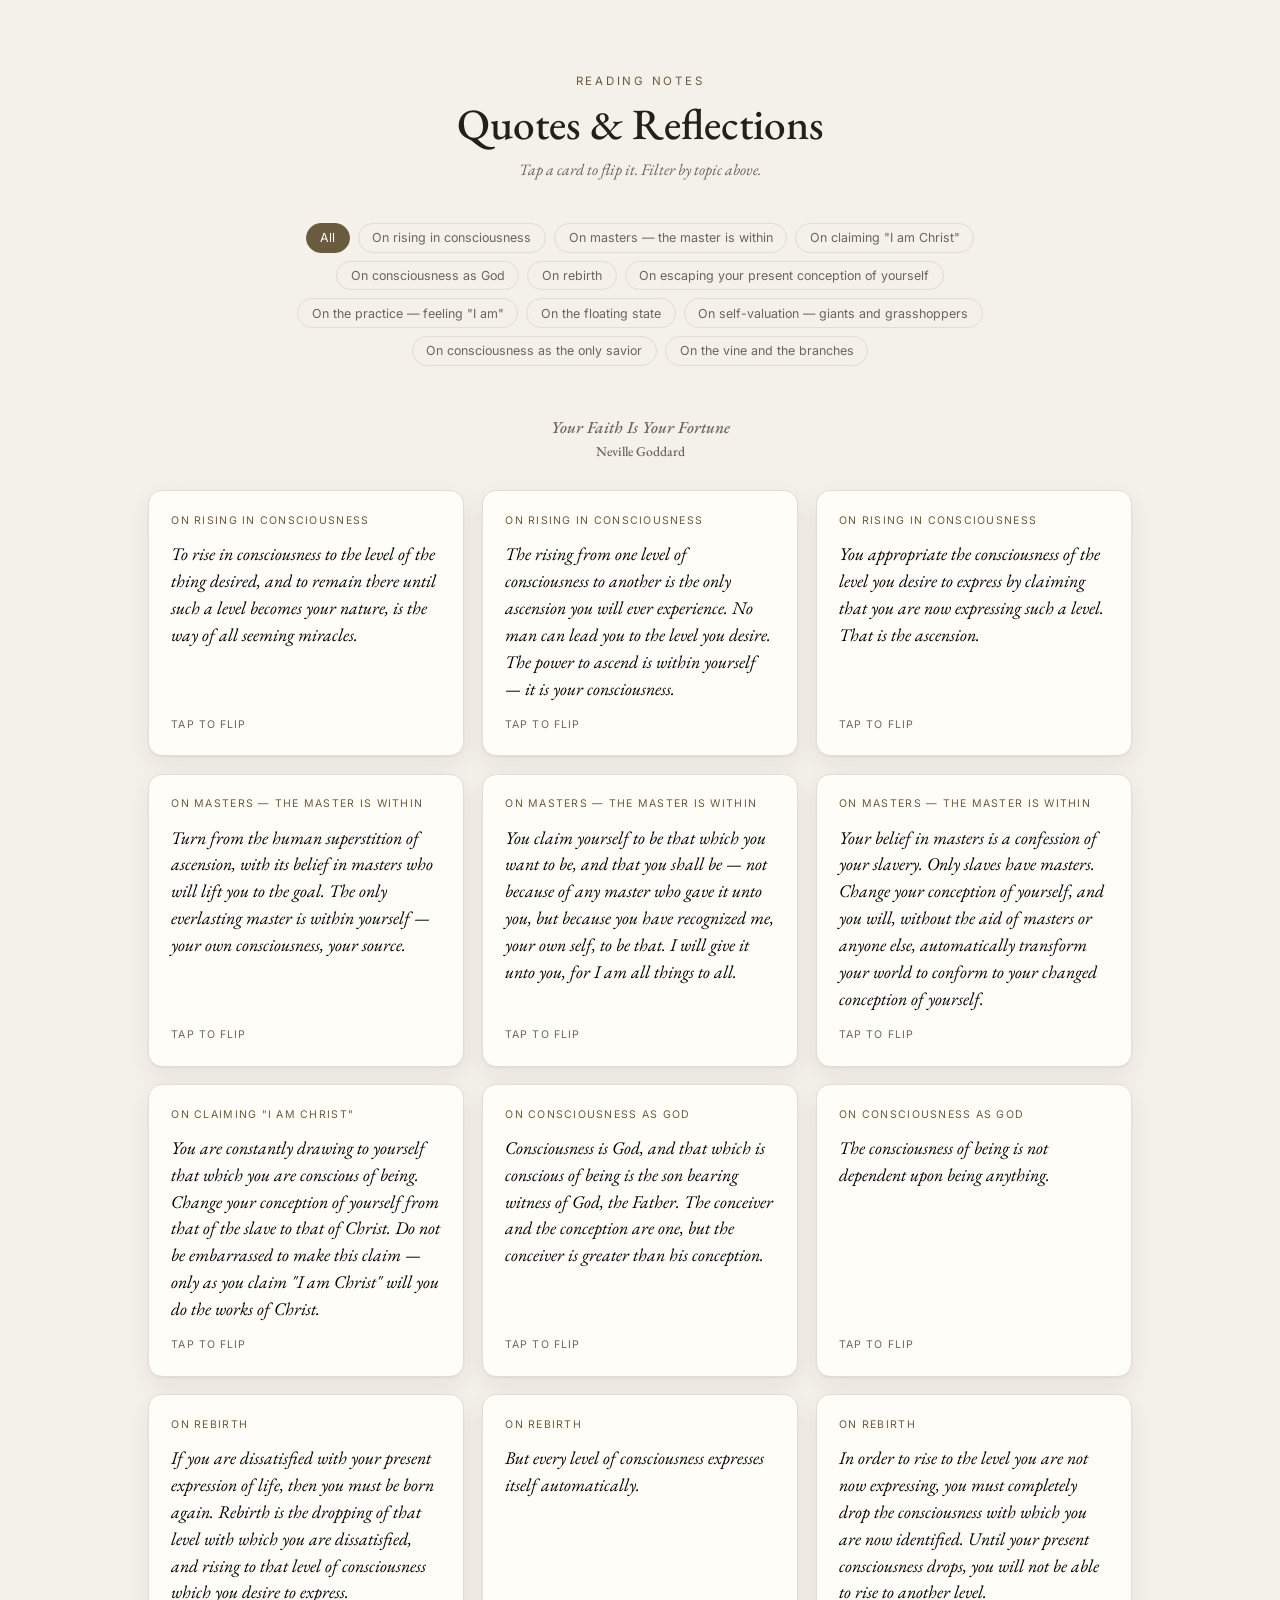
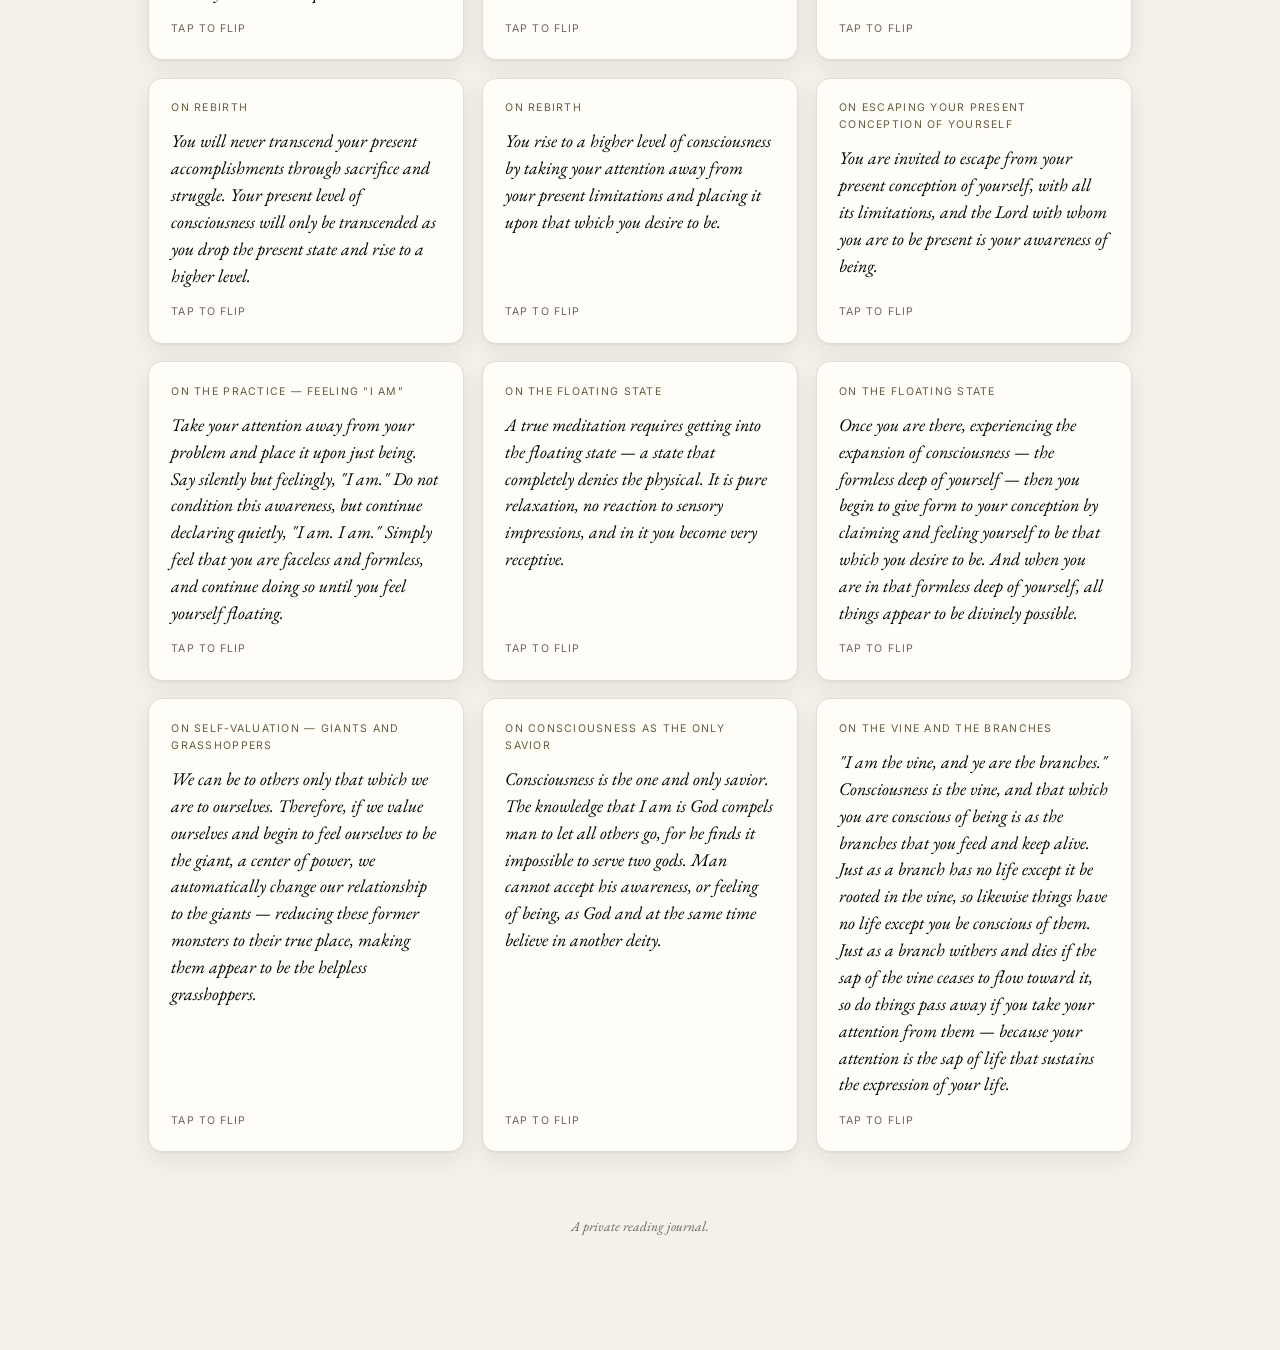
==== reading-notes/index.html @ f6eebd46 "Add quote on rising by shifting attention to the desired state" ====
<!doctype html>
<html lang="en">
  <head>
    <meta charset="utf-8" />
    <meta name="viewport" content="width=device-width, initial-scale=1" />
    <title>Reading Notes</title>
    <meta name="description" content="Quotes and reflections from my reading, as flippable cards by topic." />
    <link rel="preconnect" href="https://fonts.googleapis.com" />
    <link rel="preconnect" href="https://fonts.gstatic.com" crossorigin />
    <link rel="stylesheet" href="https://fonts.googleapis.com/css2?family=EB+Garamond:ital,wght@0,400;0,500;1,400&family=Inter:wght@400;500;600&display=swap" />
    <style>
      :root {
        --paper: #f4f1ea;
        --card: #fffdf8;
        --card-back: #2c2722;
        --ink: #23201b;
        --soft: #6b655c;
        --accent: #6a5b3e;
        --rule: #e2ddd1;
      }
      * { box-sizing: border-box; }
      html { background: var(--paper); }
      body {
        margin: 0;
        color: var(--ink);
        font-family: "EB Garamond", Georgia, serif;
        line-height: 1.6;
      }
      .wrap { max-width: 64rem; margin: 0 auto; padding: 4.5rem 1.25rem 7rem; }

      header.masthead { text-align: center; margin-bottom: 2.5rem; }
      .kicker {
        font-family: "Inter", sans-serif;
        font-size: 0.72rem; letter-spacing: 0.24em; text-transform: uppercase;
        color: var(--accent); margin: 0 0 0.6rem;
      }
      h1.site { font-size: 2.7rem; font-weight: 500; margin: 0; line-height: 1.1; }
      .tagline { color: var(--soft); font-style: italic; margin: 0.6rem 0 0; }

      .filters {
        display: flex; flex-wrap: wrap; justify-content: center; gap: 0.5rem;
        margin: 0 auto 3rem; max-width: 52rem;
      }
      .chip {
        font-family: "Inter", sans-serif; font-size: 0.78rem;
        padding: 0.4rem 0.85rem; border-radius: 999px; cursor: pointer;
        border: 1px solid var(--rule); background: transparent; color: var(--soft);
        transition: all 0.18s ease;
      }
      .chip:hover { border-color: var(--accent); color: var(--accent); }
      .chip.is-active { background: var(--accent); border-color: var(--accent); color: #fff; }

      .book { margin-bottom: 3.5rem; }
      .book-title {
        font-size: 1.05rem; font-weight: 500; text-align: center; color: var(--soft);
        font-style: italic; margin: 0 0 1.75rem;
      }
      .book-author { display: block; font-size: 0.85rem; font-style: normal; }

      .grid {
        display: grid; gap: 1.1rem;
        grid-template-columns: repeat(auto-fill, minmax(15.5rem, 1fr));
      }

      .card {
        font: inherit; text-align: left; border: none; background: none; padding: 0;
        cursor: pointer; perspective: 1200px; min-height: 13rem;
      }
      .card.is-hidden { display: none; }
      .card-inner {
        display: grid; height: 100%;
        transition: transform 0.55s cubic-bezier(0.2, 0.7, 0.2, 1);
        transform-style: preserve-3d;
      }
      .card.is-flipped .card-inner { transform: rotateY(180deg); }
      .face {
        grid-area: 1 / 1; height: 100%;
        -webkit-backface-visibility: hidden; backface-visibility: hidden;
        border-radius: 14px; padding: 1.35rem 1.4rem;
        display: flex; flex-direction: column;
        box-shadow: 0 1px 2px rgba(0,0,0,0.05), 0 8px 24px rgba(40,32,20,0.07);
      }
      .front { background: var(--card); border: 1px solid var(--rule); }
      .back { background: var(--card-back); color: #f4f1ea; transform: rotateY(180deg); }

      .tag {
        font-family: "Inter", sans-serif; font-size: 0.66rem; letter-spacing: 0.12em;
        text-transform: uppercase; color: var(--accent); margin-bottom: 0.7rem;
      }
      .back .tag { color: #c9b890; }
      .quote { font-size: 1.12rem; font-style: italic; line-height: 1.5; }
      .hint {
        font-family: "Inter", sans-serif; font-size: 0.66rem; letter-spacing: 0.1em;
        text-transform: uppercase; color: var(--soft); margin-top: auto; padding-top: 0.9rem;
      }
      .back-label {
        font-family: "Inter", sans-serif; font-size: 0.66rem; letter-spacing: 0.12em;
        text-transform: uppercase; color: #c9b890; margin-bottom: 0.4rem;
      }
      .note { margin: 0; font-style: italic; font-size: 1.02rem; }
      .attribution { margin: auto 0 0; font-style: italic; font-size: 1.05rem; }
      .byline { display: block; font-size: 0.85rem; color: #c9b890; font-style: normal; margin-top: 0.2rem; }

      footer {
        margin-top: 4rem; text-align: center;
        color: var(--soft); font-size: 0.85rem; font-style: italic;
      }
    </style>
  </head>
  <body>
    <div class="wrap">
      <header class="masthead">
        <p class="kicker">Reading Notes</p>
        <h1 class="site">Quotes &amp; Reflections</h1>
        <p class="tagline">Tap a card to flip it. Filter by topic above.</p>
      </header>

      <div class="filters">
        <button class="chip is-active" data-filter="all">All</button>
        <button class="chip" data-filter="on-rising-in-consciousness">On rising in consciousness</button>
        <button class="chip" data-filter="on-masters-the-master-is-within">On masters — the master is within</button>
        <button class="chip" data-filter="on-claiming-i-am-christ">On claiming &quot;I am Christ&quot;</button>
        <button class="chip" data-filter="on-consciousness-as-god">On consciousness as God</button>
        <button class="chip" data-filter="on-rebirth">On rebirth</button>
        <button class="chip" data-filter="on-escaping-your-present-conception-of-yourself">On escaping your present conception of yourself</button>
        <button class="chip" data-filter="on-the-practice-feeling-i-am">On the practice — feeling &quot;I am&quot;</button>
        <button class="chip" data-filter="on-the-floating-state">On the floating state</button>
        <button class="chip" data-filter="on-self-valuation-giants-and-grasshoppers">On self-valuation — giants and grasshoppers</button>
        <button class="chip" data-filter="on-consciousness-as-the-only-savior">On consciousness as the only savior</button>
        <button class="chip" data-filter="on-the-vine-and-the-branches">On the vine and the branches</button>
      </div>

    <section class="book">
      <h2 class="book-title">Your Faith Is Your Fortune<span class="book-author">Neville Goddard</span></h2>
      <div class="grid">
        <button class="card" data-topic="on-rising-in-consciousness" aria-label="Flip card">
        <span class="card-inner">
          <span class="face front">
            <span class="tag">On rising in consciousness</span>
            <span class="quote">To rise in consciousness to the level of the thing desired, and to remain there until such a level becomes your nature, is the way of all seeming miracles.</span>
            <span class="hint">tap to flip</span>
          </span>
          <span class="face back">
            <span class="tag">On rising in consciousness</span>
            <p class="attribution">Your Faith Is Your Fortune<span class="byline">Neville Goddard</span></p>
          </span>
        </span>
      </button>
        <button class="card" data-topic="on-rising-in-consciousness" aria-label="Flip card">
        <span class="card-inner">
          <span class="face front">
            <span class="tag">On rising in consciousness</span>
            <span class="quote">The rising from one level of consciousness to another is the only ascension you will ever experience. No man can lead you to the level you desire. The power to ascend is within yourself — it is your consciousness.</span>
            <span class="hint">tap to flip</span>
          </span>
          <span class="face back">
            <span class="tag">On rising in consciousness</span>
            <p class="attribution">Your Faith Is Your Fortune<span class="byline">Neville Goddard</span></p>
          </span>
        </span>
      </button>
        <button class="card" data-topic="on-rising-in-consciousness" aria-label="Flip card">
        <span class="card-inner">
          <span class="face front">
            <span class="tag">On rising in consciousness</span>
            <span class="quote">You appropriate the consciousness of the level you desire to express by claiming that you are now expressing such a level. That is the ascension.</span>
            <span class="hint">tap to flip</span>
          </span>
          <span class="face back">
            <span class="tag">On rising in consciousness</span>
            <p class="attribution">Your Faith Is Your Fortune<span class="byline">Neville Goddard</span></p>
          </span>
        </span>
      </button>
        <button class="card" data-topic="on-masters-the-master-is-within" aria-label="Flip card">
        <span class="card-inner">
          <span class="face front">
            <span class="tag">On masters — the master is within</span>
            <span class="quote">Turn from the human superstition of ascension, with its belief in masters who will lift you to the goal. The only everlasting master is within yourself — your own consciousness, your source.</span>
            <span class="hint">tap to flip</span>
          </span>
          <span class="face back">
            <span class="tag">On masters — the master is within</span>
            <span class="back-label">My note</span><p class="note">I used to believe in masters — but no one else lifts you up; the only everlasting master is within. And it never exhausts our capacity to ascend, which is why the mentor relationship is never-ending: we're always evolving, evolving, evolving, ascending to new layers.</p>
          </span>
        </span>
      </button>
        <button class="card" data-topic="on-masters-the-master-is-within" aria-label="Flip card">
        <span class="card-inner">
          <span class="face front">
            <span class="tag">On masters — the master is within</span>
            <span class="quote">You claim yourself to be that which you want to be, and that you shall be — not because of any master who gave it unto you, but because you have recognized me, your own self, to be that. I will give it unto you, for I am all things to all.</span>
            <span class="hint">tap to flip</span>
          </span>
          <span class="face back">
            <span class="tag">On masters — the master is within</span>
            <p class="attribution">Your Faith Is Your Fortune<span class="byline">Neville Goddard</span></p>
          </span>
        </span>
      </button>
        <button class="card" data-topic="on-masters-the-master-is-within" aria-label="Flip card">
        <span class="card-inner">
          <span class="face front">
            <span class="tag">On masters — the master is within</span>
            <span class="quote">Your belief in masters is a confession of your slavery. Only slaves have masters. Change your conception of yourself, and you will, without the aid of masters or anyone else, automatically transform your world to conform to your changed conception of yourself.</span>
            <span class="hint">tap to flip</span>
          </span>
          <span class="face back">
            <span class="tag">On masters — the master is within</span>
            <span class="back-label">My note</span><p class="note">This is exactly how it felt with the mentorship — like I was asleep, depending on it for me to do well. But no — everything I need is within me.</p>
          </span>
        </span>
      </button>
        <button class="card" data-topic="on-claiming-i-am-christ" aria-label="Flip card">
        <span class="card-inner">
          <span class="face front">
            <span class="tag">On claiming &quot;I am Christ&quot;</span>
            <span class="quote">You are constantly drawing to yourself that which you are conscious of being. Change your conception of yourself from that of the slave to that of Christ. Do not be embarrassed to make this claim — only as you claim &quot;I am Christ&quot; will you do the works of Christ.</span>
            <span class="hint">tap to flip</span>
          </span>
          <span class="face back">
            <span class="tag">On claiming &quot;I am Christ&quot;</span>
            <p class="attribution">Your Faith Is Your Fortune<span class="byline">Neville Goddard</span></p>
          </span>
        </span>
      </button>
        <button class="card" data-topic="on-consciousness-as-god" aria-label="Flip card">
        <span class="card-inner">
          <span class="face front">
            <span class="tag">On consciousness as God</span>
            <span class="quote">Consciousness is God, and that which is conscious of being is the son bearing witness of God, the Father. The conceiver and the conception are one, but the conceiver is greater than his conception.</span>
            <span class="hint">tap to flip</span>
          </span>
          <span class="face back">
            <span class="tag">On consciousness as God</span>
            <p class="attribution">Your Faith Is Your Fortune<span class="byline">Neville Goddard</span></p>
          </span>
        </span>
      </button>
        <button class="card" data-topic="on-consciousness-as-god" aria-label="Flip card">
        <span class="card-inner">
          <span class="face front">
            <span class="tag">On consciousness as God</span>
            <span class="quote">The consciousness of being is not dependent upon being anything.</span>
            <span class="hint">tap to flip</span>
          </span>
          <span class="face back">
            <span class="tag">On consciousness as God</span>
            <span class="back-label">My note</span><p class="note">I'm thinking the consciousness of being is the same thing as consciousness itself — which is God.</p>
          </span>
        </span>
      </button>
        <button class="card" data-topic="on-rebirth" aria-label="Flip card">
        <span class="card-inner">
          <span class="face front">
            <span class="tag">On rebirth</span>
            <span class="quote">If you are dissatisfied with your present expression of life, then you must be born again. Rebirth is the dropping of that level with which you are dissatisfied, and rising to that level of consciousness which you desire to express.</span>
            <span class="hint">tap to flip</span>
          </span>
          <span class="face back">
            <span class="tag">On rebirth</span>
            <p class="attribution">Your Faith Is Your Fortune<span class="byline">Neville Goddard</span></p>
          </span>
        </span>
      </button>
        <button class="card" data-topic="on-rebirth" aria-label="Flip card">
        <span class="card-inner">
          <span class="face front">
            <span class="tag">On rebirth</span>
            <span class="quote">But every level of consciousness expresses itself automatically.</span>
            <span class="hint">tap to flip</span>
          </span>
          <span class="face back">
            <span class="tag">On rebirth</span>
            <p class="attribution">Your Faith Is Your Fortune<span class="byline">Neville Goddard</span></p>
          </span>
        </span>
      </button>
        <button class="card" data-topic="on-rebirth" aria-label="Flip card">
        <span class="card-inner">
          <span class="face front">
            <span class="tag">On rebirth</span>
            <span class="quote">In order to rise to the level you are not now expressing, you must completely drop the consciousness with which you are now identified. Until your present consciousness drops, you will not be able to rise to another level.</span>
            <span class="hint">tap to flip</span>
          </span>
          <span class="face back">
            <span class="tag">On rebirth</span>
            <p class="attribution">Your Faith Is Your Fortune<span class="byline">Neville Goddard</span></p>
          </span>
        </span>
      </button>
        <button class="card" data-topic="on-rebirth" aria-label="Flip card">
        <span class="card-inner">
          <span class="face front">
            <span class="tag">On rebirth</span>
            <span class="quote">You will never transcend your present accomplishments through sacrifice and struggle. Your present level of consciousness will only be transcended as you drop the present state and rise to a higher level.</span>
            <span class="hint">tap to flip</span>
          </span>
          <span class="face back">
            <span class="tag">On rebirth</span>
            <p class="attribution">Your Faith Is Your Fortune<span class="byline">Neville Goddard</span></p>
          </span>
        </span>
      </button>
        <button class="card" data-topic="on-rebirth" aria-label="Flip card">
        <span class="card-inner">
          <span class="face front">
            <span class="tag">On rebirth</span>
            <span class="quote">You rise to a higher level of consciousness by taking your attention away from your present limitations and placing it upon that which you desire to be.</span>
            <span class="hint">tap to flip</span>
          </span>
          <span class="face back">
            <span class="tag">On rebirth</span>
            <p class="attribution">Your Faith Is Your Fortune<span class="byline">Neville Goddard</span></p>
          </span>
        </span>
      </button>
        <button class="card" data-topic="on-escaping-your-present-conception-of-yourself" aria-label="Flip card">
        <span class="card-inner">
          <span class="face front">
            <span class="tag">On escaping your present conception of yourself</span>
            <span class="quote">You are invited to escape from your present conception of yourself, with all its limitations, and the Lord with whom you are to be present is your awareness of being.</span>
            <span class="hint">tap to flip</span>
          </span>
          <span class="face back">
            <span class="tag">On escaping your present conception of yourself</span>
            <p class="attribution">Your Faith Is Your Fortune<span class="byline">Neville Goddard</span></p>
          </span>
        </span>
      </button>
        <button class="card" data-topic="on-the-practice-feeling-i-am" aria-label="Flip card">
        <span class="card-inner">
          <span class="face front">
            <span class="tag">On the practice — feeling &quot;I am&quot;</span>
            <span class="quote">Take your attention away from your problem and place it upon just being. Say silently but feelingly, &quot;I am.&quot; Do not condition this awareness, but continue declaring quietly, &quot;I am. I am.&quot; Simply feel that you are faceless and formless, and continue doing so until you feel yourself floating.</span>
            <span class="hint">tap to flip</span>
          </span>
          <span class="face back">
            <span class="tag">On the practice — feeling &quot;I am&quot;</span>
            <span class="back-label">My note</span><p class="note">This is very similar to Joe Dispenza's work — detaching from the body first, becoming no one, nowhere, no thing, no body. Same idea of dropping form and identity before you can become something new.</p>
          </span>
        </span>
      </button>
        <button class="card" data-topic="on-the-floating-state" aria-label="Flip card">
        <span class="card-inner">
          <span class="face front">
            <span class="tag">On the floating state</span>
            <span class="quote">A true meditation requires getting into the floating state — a state that completely denies the physical. It is pure relaxation, no reaction to sensory impressions, and in it you become very receptive.</span>
            <span class="hint">tap to flip</span>
          </span>
          <span class="face back">
            <span class="tag">On the floating state</span>
            <p class="attribution">Your Faith Is Your Fortune<span class="byline">Neville Goddard</span></p>
          </span>
        </span>
      </button>
        <button class="card" data-topic="on-the-floating-state" aria-label="Flip card">
        <span class="card-inner">
          <span class="face front">
            <span class="tag">On the floating state</span>
            <span class="quote">Once you are there, experiencing the expansion of consciousness — the formless deep of yourself — then you begin to give form to your conception by claiming and feeling yourself to be that which you desire to be. And when you are in that formless deep of yourself, all things appear to be divinely possible.</span>
            <span class="hint">tap to flip</span>
          </span>
          <span class="face back">
            <span class="tag">On the floating state</span>
            <p class="attribution">Your Faith Is Your Fortune<span class="byline">Neville Goddard</span></p>
          </span>
        </span>
      </button>
        <button class="card" data-topic="on-self-valuation-giants-and-grasshoppers" aria-label="Flip card">
        <span class="card-inner">
          <span class="face front">
            <span class="tag">On self-valuation — giants and grasshoppers</span>
            <span class="quote">We can be to others only that which we are to ourselves. Therefore, if we value ourselves and begin to feel ourselves to be the giant, a center of power, we automatically change our relationship to the giants — reducing these former monsters to their true place, making them appear to be the helpless grasshoppers.</span>
            <span class="hint">tap to flip</span>
          </span>
          <span class="face back">
            <span class="tag">On self-valuation — giants and grasshoppers</span>
            <p class="attribution">Your Faith Is Your Fortune<span class="byline">Neville Goddard</span></p>
          </span>
        </span>
      </button>
        <button class="card" data-topic="on-consciousness-as-the-only-savior" aria-label="Flip card">
        <span class="card-inner">
          <span class="face front">
            <span class="tag">On consciousness as the only savior</span>
            <span class="quote">Consciousness is the one and only savior. The knowledge that I am is God compels man to let all others go, for he finds it impossible to serve two gods. Man cannot accept his awareness, or feeling of being, as God and at the same time believe in another deity.</span>
            <span class="hint">tap to flip</span>
          </span>
          <span class="face back">
            <span class="tag">On consciousness as the only savior</span>
            <p class="attribution">Your Faith Is Your Fortune<span class="byline">Neville Goddard</span></p>
          </span>
        </span>
      </button>
        <button class="card" data-topic="on-the-vine-and-the-branches" aria-label="Flip card">
        <span class="card-inner">
          <span class="face front">
            <span class="tag">On the vine and the branches</span>
            <span class="quote">&quot;I am the vine, and ye are the branches.&quot; Consciousness is the vine, and that which you are conscious of being is as the branches that you feed and keep alive. Just as a branch has no life except it be rooted in the vine, so likewise things have no life except you be conscious of them. Just as a branch withers and dies if the sap of the vine ceases to flow toward it, so do things pass away if you take your attention from them — because your attention is the sap of life that sustains the expression of your life.</span>
            <span class="hint">tap to flip</span>
          </span>
          <span class="face back">
            <span class="tag">On the vine and the branches</span>
            <p class="attribution">Your Faith Is Your Fortune<span class="byline">Neville Goddard</span></p>
          </span>
        </span>
      </button>
      </div>
    </section>

      <footer>A private reading journal.</footer>
    </div>

    <script>
      // Flip a card on click.
      document.querySelectorAll('.card').forEach(function (card) {
        card.addEventListener('click', function () {
          card.classList.toggle('is-flipped');
        });
      });

      // Filter cards by topic.
      var chips = document.querySelectorAll('.chip');
      var cards = document.querySelectorAll('.card');
      chips.forEach(function (chip) {
        chip.addEventListener('click', function () {
          chips.forEach(function (c) { c.classList.remove('is-active'); });
          chip.classList.add('is-active');
          var filter = chip.getAttribute('data-filter');
          cards.forEach(function (card) {
            var show = filter === 'all' || card.getAttribute('data-topic') === filter;
            card.classList.toggle('is-hidden', !show);
            card.classList.remove('is-flipped');
          });
          // Hide a book section if it has no visible cards.
          document.querySelectorAll('.book').forEach(function (book) {
            var any = book.querySelectorAll('.card:not(.is-hidden)').length > 0;
            book.style.display = any ? '' : 'none';
          });
        });
      });
    </script>
  </body>
</html>
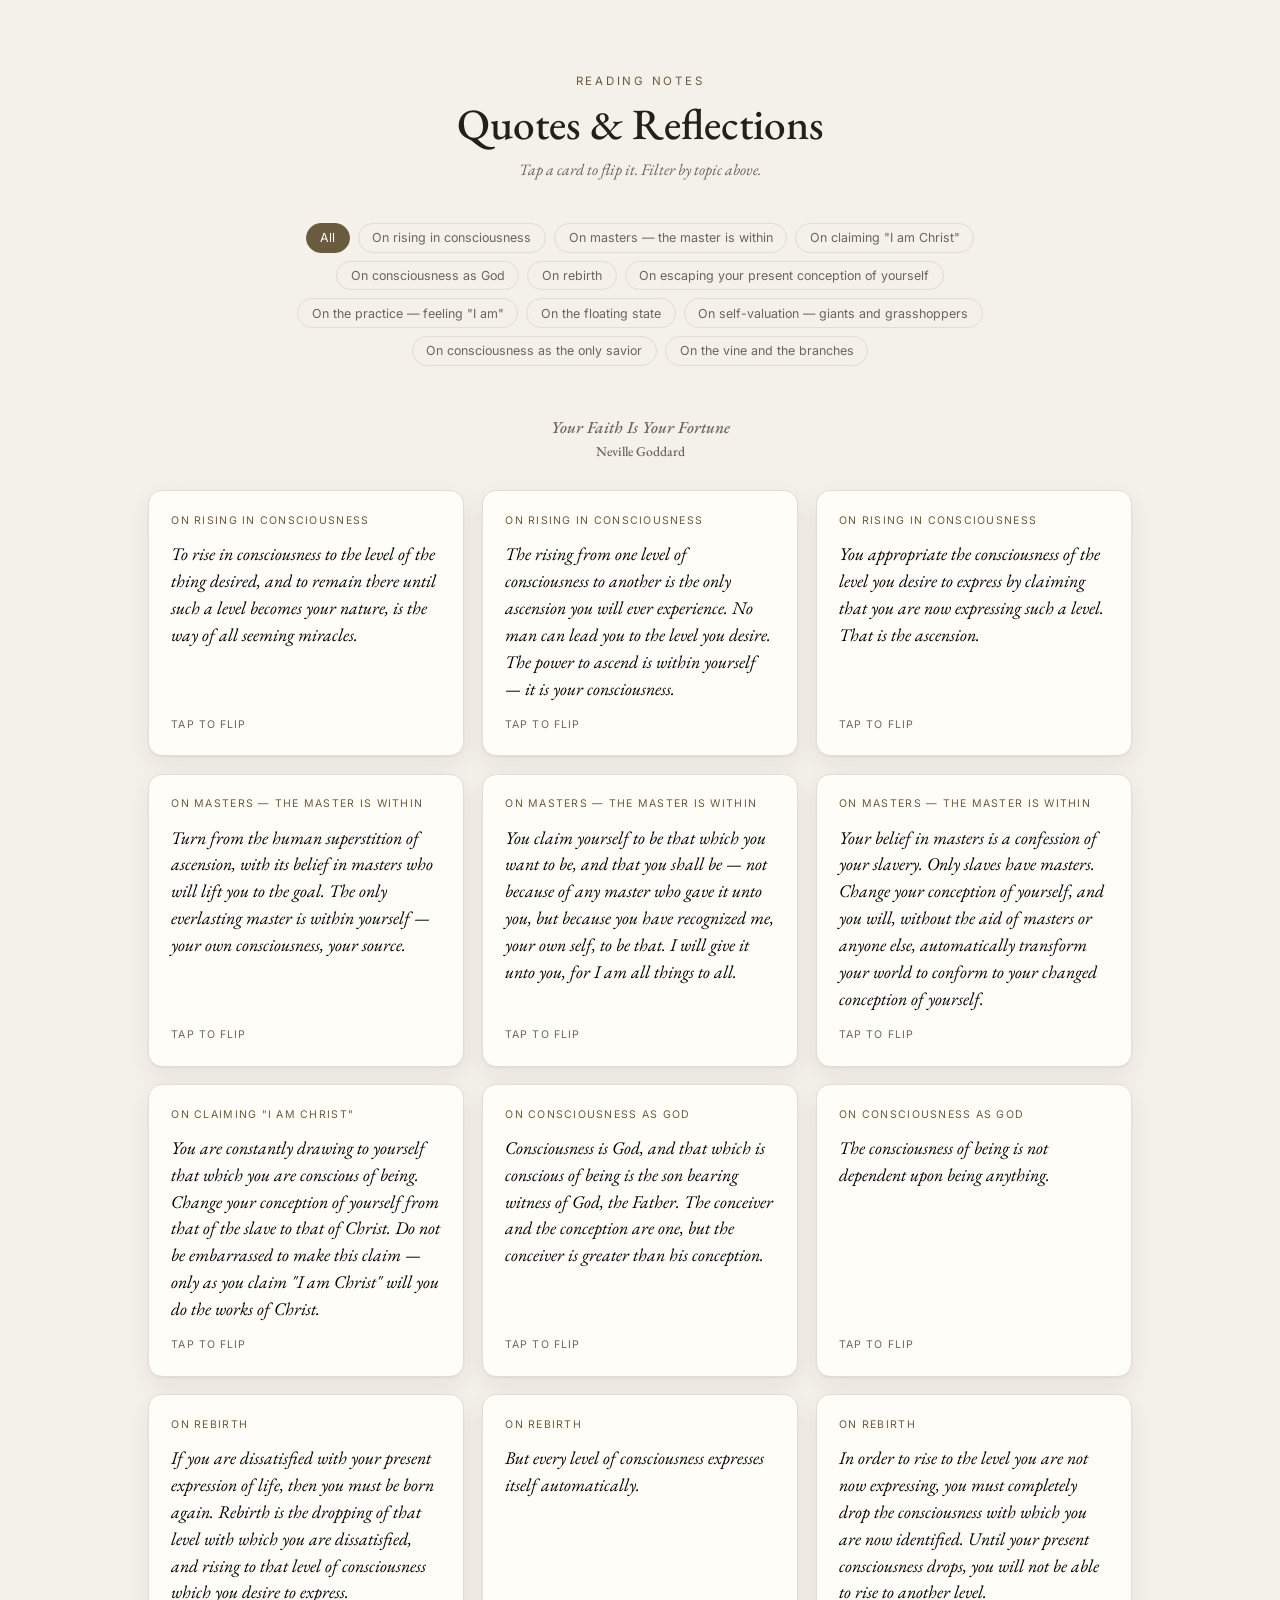
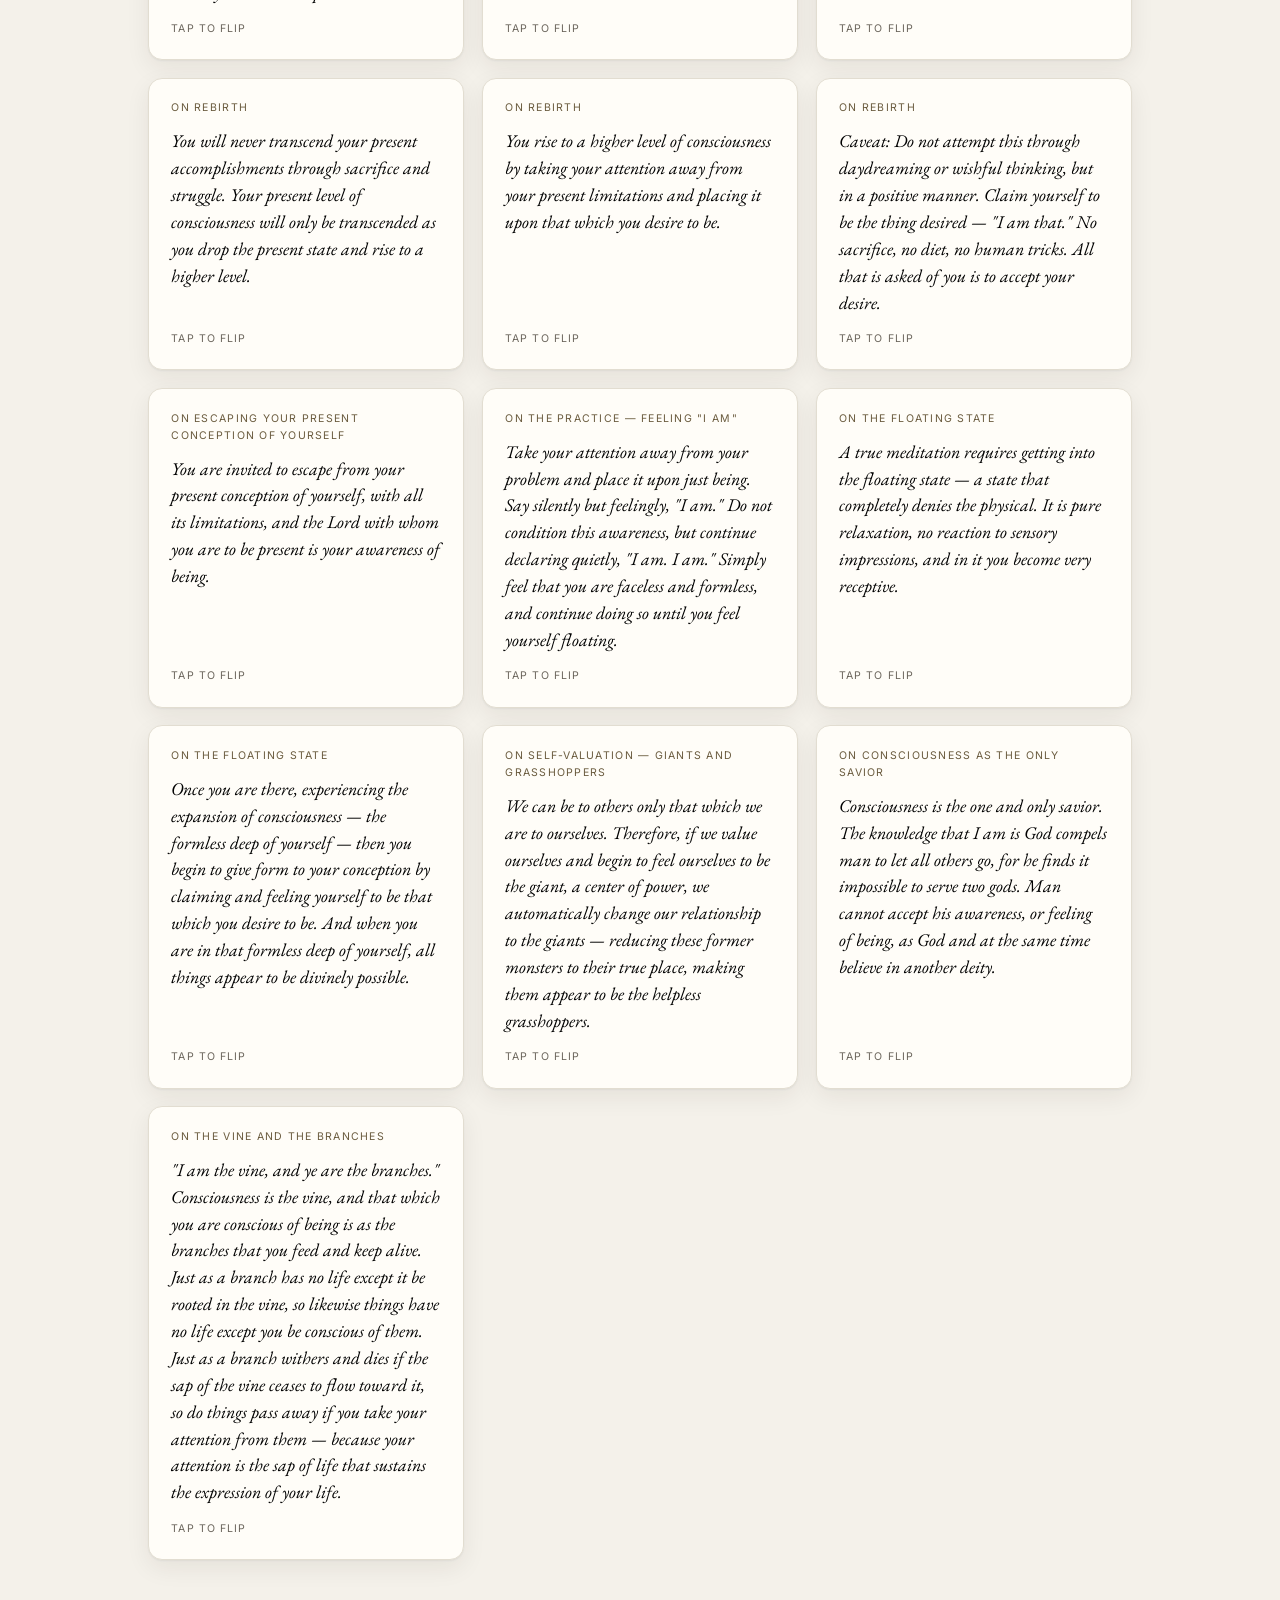
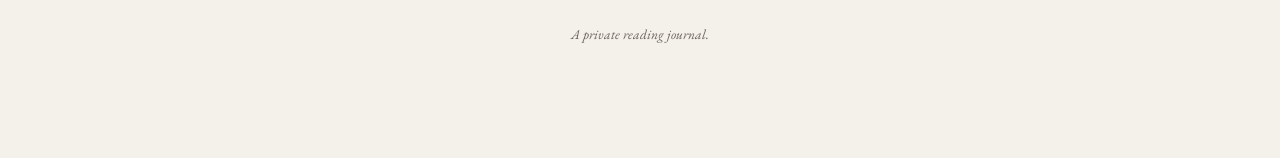
==== commit fa286929: "Add caveat on claiming the desire positively, not by wishful thinking" ====
--- a/reading-notes/index.html
+++ b/reading-notes/index.html
@@ -307,6 +307,19 @@
           <span class="face front">
             <span class="tag">On rebirth</span>
             <span class="quote">You rise to a higher level of consciousness by taking your attention away from your present limitations and placing it upon that which you desire to be.</span>
+            <span class="hint">tap to flip</span>
+          </span>
+          <span class="face back">
+            <span class="tag">On rebirth</span>
+            <p class="attribution">Your Faith Is Your Fortune<span class="byline">Neville Goddard</span></p>
+          </span>
+        </span>
+      </button>
+        <button class="card" data-topic="on-rebirth" aria-label="Flip card">
+        <span class="card-inner">
+          <span class="face front">
+            <span class="tag">On rebirth</span>
+            <span class="quote">Caveat: Do not attempt this through daydreaming or wishful thinking, but in a positive manner. Claim yourself to be the thing desired — &quot;I am that.&quot; No sacrifice, no diet, no human tricks. All that is asked of you is to accept your desire.</span>
             <span class="hint">tap to flip</span>
           </span>
           <span class="face back">
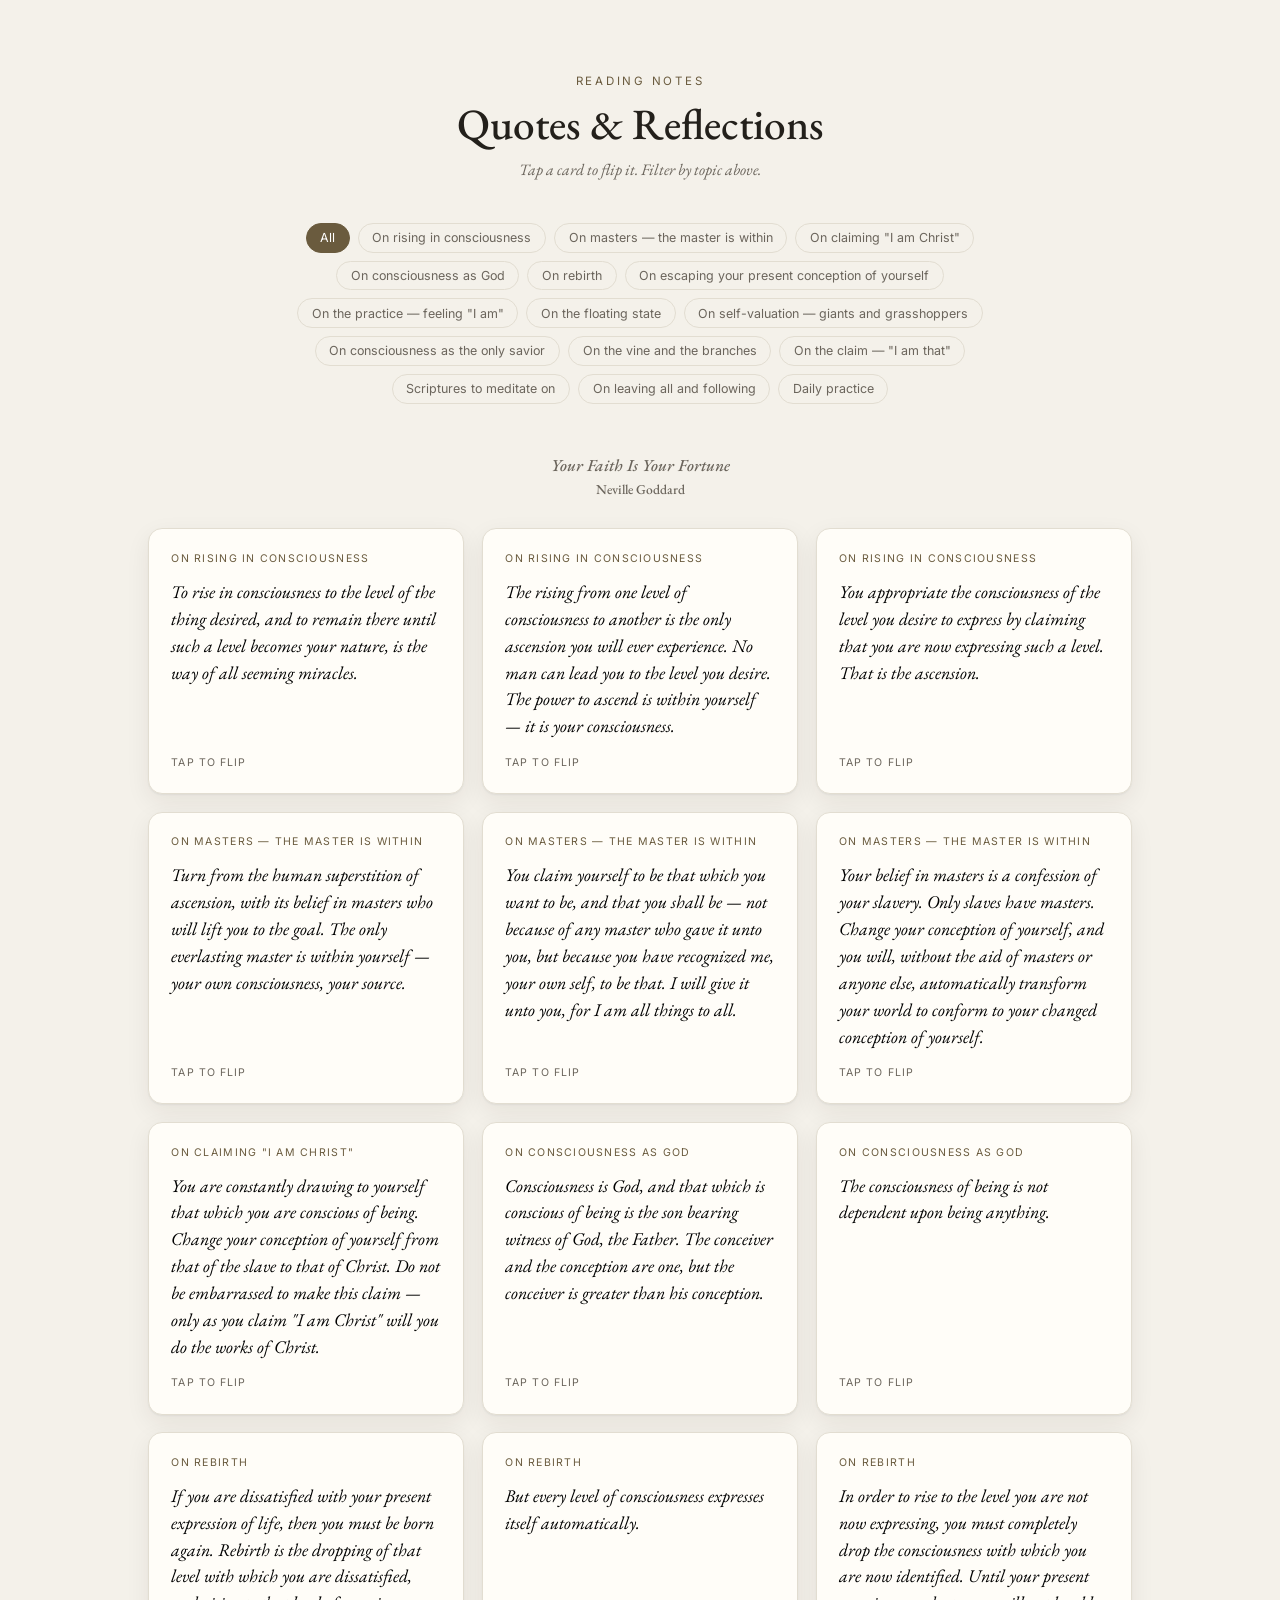
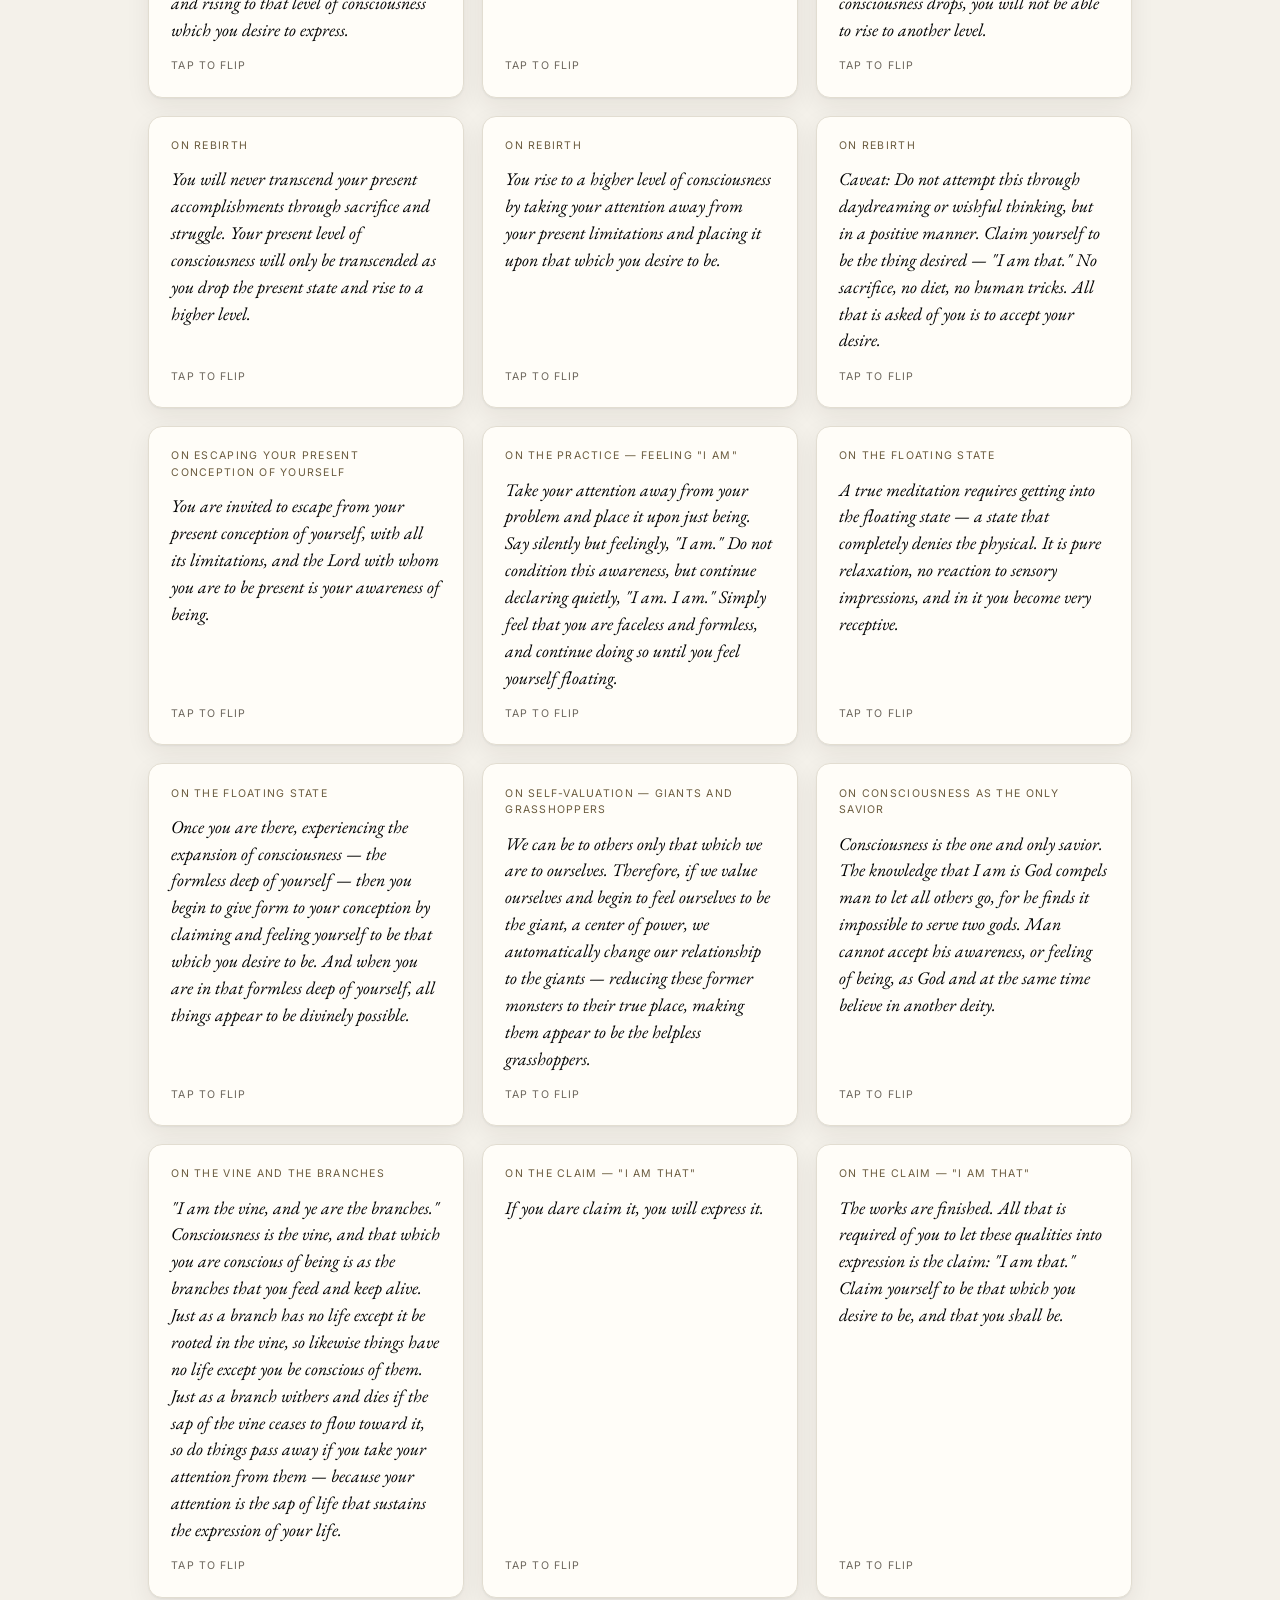
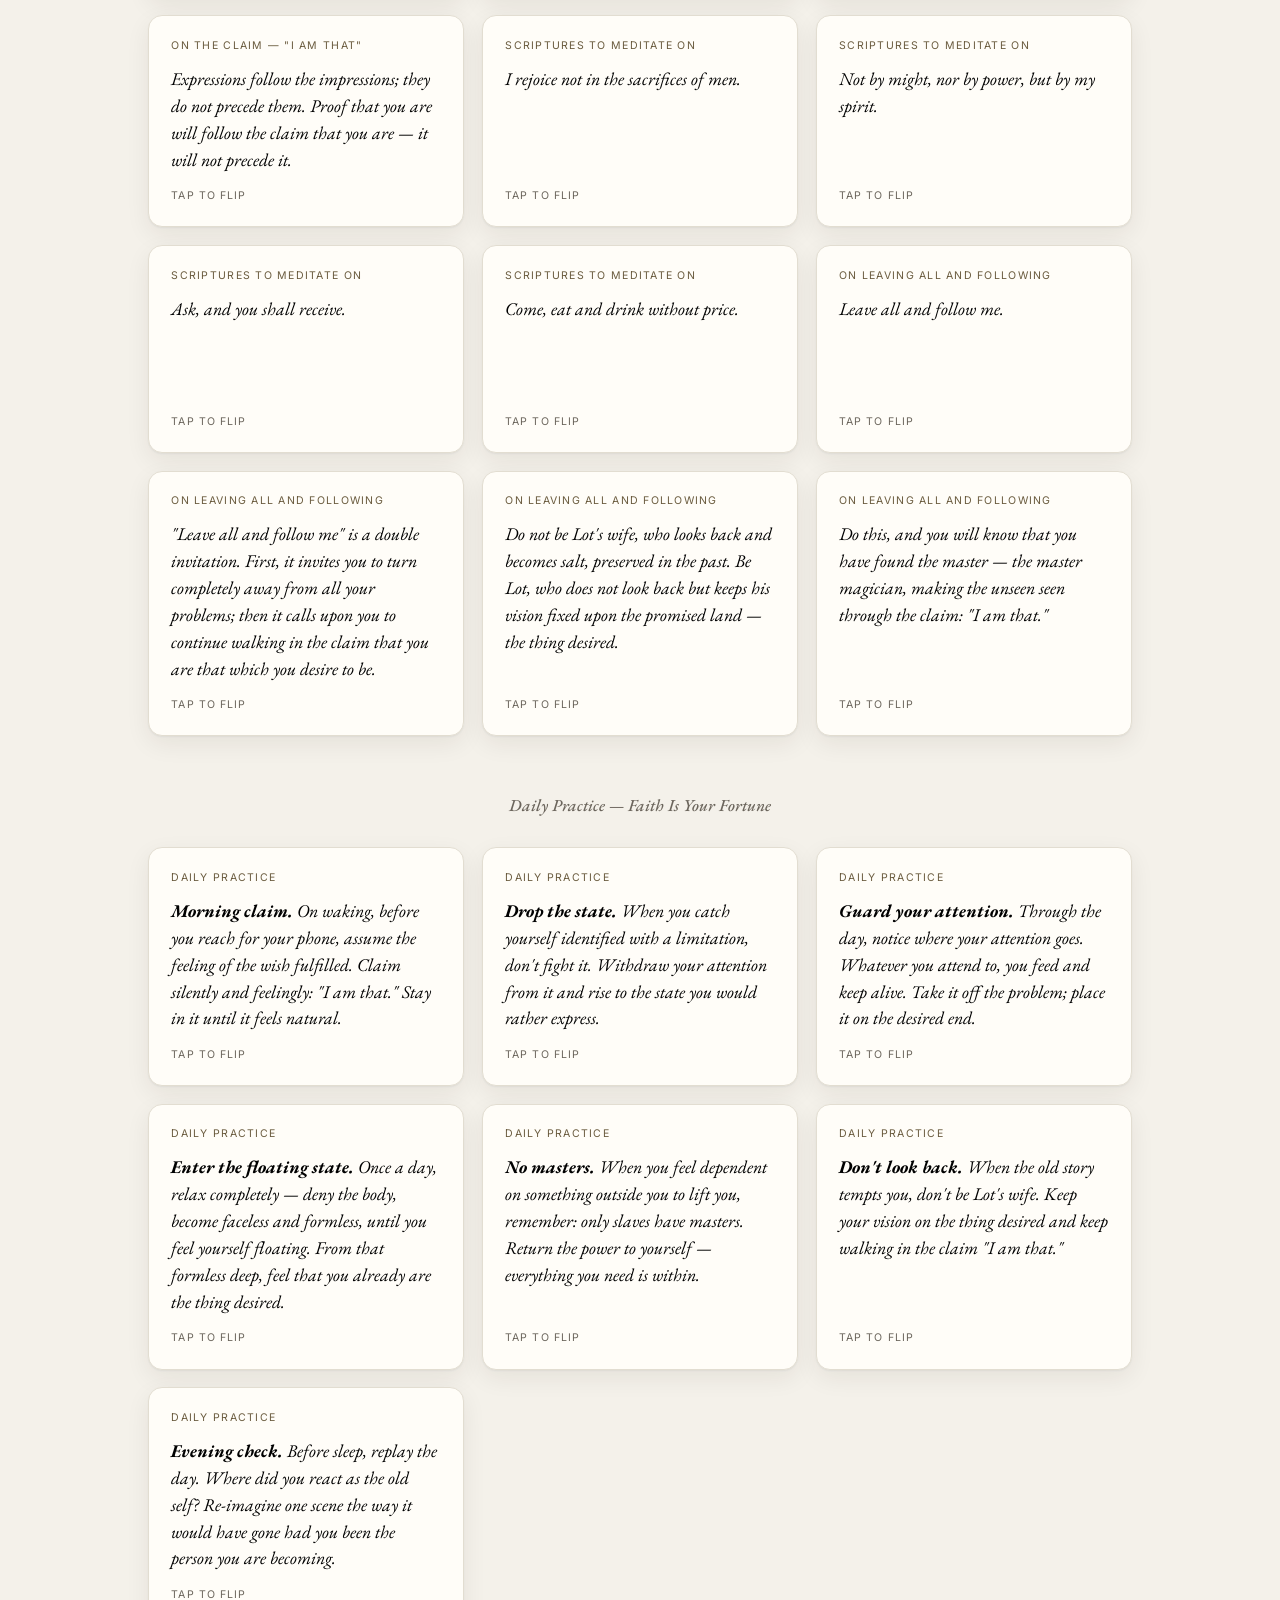
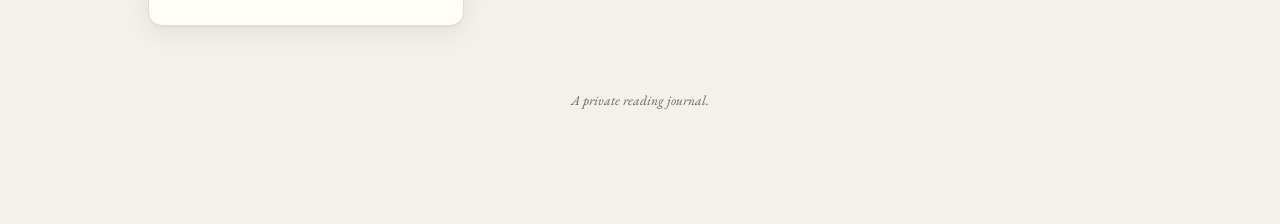
==== commit 8e7a46bc: "Add claim/scripture/leaving topics, citations, and Daily Practice layer" ====
--- a/reading-notes/index.html
+++ b/reading-notes/index.html
@@ -128,6 +128,10 @@
         <button class="chip" data-filter="on-self-valuation-giants-and-grasshoppers">On self-valuation — giants and grasshoppers</button>
         <button class="chip" data-filter="on-consciousness-as-the-only-savior">On consciousness as the only savior</button>
         <button class="chip" data-filter="on-the-vine-and-the-branches">On the vine and the branches</button>
+        <button class="chip" data-filter="on-the-claim-i-am-that">On the claim — &quot;I am that&quot;</button>
+        <button class="chip" data-filter="scriptures-to-meditate-on">Scriptures to meditate on</button>
+        <button class="chip" data-filter="on-leaving-all-and-following">On leaving all and following</button>
+        <button class="chip" data-filter="daily-practice">Daily practice</button>
       </div>
 
     <section class="book">
@@ -416,6 +420,246 @@
           <span class="face back">
             <span class="tag">On the vine and the branches</span>
             <p class="attribution">Your Faith Is Your Fortune<span class="byline">Neville Goddard</span></p>
+          </span>
+        </span>
+      </button>
+        <button class="card" data-topic="on-the-claim-i-am-that" aria-label="Flip card">
+        <span class="card-inner">
+          <span class="face front">
+            <span class="tag">On the claim — &quot;I am that&quot;</span>
+            <span class="quote">If you dare claim it, you will express it.</span>
+            <span class="hint">tap to flip</span>
+          </span>
+          <span class="face back">
+            <span class="tag">On the claim — &quot;I am that&quot;</span>
+            <p class="attribution">Your Faith Is Your Fortune<span class="byline">Neville Goddard</span></p>
+          </span>
+        </span>
+      </button>
+        <button class="card" data-topic="on-the-claim-i-am-that" aria-label="Flip card">
+        <span class="card-inner">
+          <span class="face front">
+            <span class="tag">On the claim — &quot;I am that&quot;</span>
+            <span class="quote">The works are finished. All that is required of you to let these qualities into expression is the claim: &quot;I am that.&quot; Claim yourself to be that which you desire to be, and that you shall be.</span>
+            <span class="hint">tap to flip</span>
+          </span>
+          <span class="face back">
+            <span class="tag">On the claim — &quot;I am that&quot;</span>
+            <p class="attribution">Your Faith Is Your Fortune<span class="byline">Neville Goddard</span></p>
+          </span>
+        </span>
+      </button>
+        <button class="card" data-topic="on-the-claim-i-am-that" aria-label="Flip card">
+        <span class="card-inner">
+          <span class="face front">
+            <span class="tag">On the claim — &quot;I am that&quot;</span>
+            <span class="quote">Expressions follow the impressions; they do not precede them. Proof that you are will follow the claim that you are — it will not precede it.</span>
+            <span class="hint">tap to flip</span>
+          </span>
+          <span class="face back">
+            <span class="tag">On the claim — &quot;I am that&quot;</span>
+            <p class="attribution">Your Faith Is Your Fortune<span class="byline">Neville Goddard</span></p>
+          </span>
+        </span>
+      </button>
+        <button class="card" data-topic="scriptures-to-meditate-on" aria-label="Flip card">
+        <span class="card-inner">
+          <span class="face front">
+            <span class="tag">Scriptures to meditate on</span>
+            <span class="quote">I rejoice not in the sacrifices of men.</span>
+            <span class="hint">tap to flip</span>
+          </span>
+          <span class="face back">
+            <span class="tag">Scriptures to meditate on</span>
+            <span class="back-label">Reference</span><p class="note">Malachi 1:10</p>
+          </span>
+        </span>
+      </button>
+        <button class="card" data-topic="scriptures-to-meditate-on" aria-label="Flip card">
+        <span class="card-inner">
+          <span class="face front">
+            <span class="tag">Scriptures to meditate on</span>
+            <span class="quote">Not by might, nor by power, but by my spirit.</span>
+            <span class="hint">tap to flip</span>
+          </span>
+          <span class="face back">
+            <span class="tag">Scriptures to meditate on</span>
+            <span class="back-label">Reference</span><p class="note">Zechariah 4:6</p>
+          </span>
+        </span>
+      </button>
+        <button class="card" data-topic="scriptures-to-meditate-on" aria-label="Flip card">
+        <span class="card-inner">
+          <span class="face front">
+            <span class="tag">Scriptures to meditate on</span>
+            <span class="quote">Ask, and you shall receive.</span>
+            <span class="hint">tap to flip</span>
+          </span>
+          <span class="face back">
+            <span class="tag">Scriptures to meditate on</span>
+            <span class="back-label">Reference</span><p class="note">Matthew 7:7 · Matthew 21:22 · Mark 11:24 · Luke 11:9 · John 15:7 · John 16:24</p>
+          </span>
+        </span>
+      </button>
+        <button class="card" data-topic="scriptures-to-meditate-on" aria-label="Flip card">
+        <span class="card-inner">
+          <span class="face front">
+            <span class="tag">Scriptures to meditate on</span>
+            <span class="quote">Come, eat and drink without price.</span>
+            <span class="hint">tap to flip</span>
+          </span>
+          <span class="face back">
+            <span class="tag">Scriptures to meditate on</span>
+            <span class="back-label">Reference</span><p class="note">Isaiah 55:1</p>
+          </span>
+        </span>
+      </button>
+        <button class="card" data-topic="on-leaving-all-and-following" aria-label="Flip card">
+        <span class="card-inner">
+          <span class="face front">
+            <span class="tag">On leaving all and following</span>
+            <span class="quote">Leave all and follow me.</span>
+            <span class="hint">tap to flip</span>
+          </span>
+          <span class="face back">
+            <span class="tag">On leaving all and following</span>
+            <span class="back-label">Reference</span><p class="note">Matthew 8:22 · Matthew 9:9 · Luke 5:27</p>
+          </span>
+        </span>
+      </button>
+        <button class="card" data-topic="on-leaving-all-and-following" aria-label="Flip card">
+        <span class="card-inner">
+          <span class="face front">
+            <span class="tag">On leaving all and following</span>
+            <span class="quote">&quot;Leave all and follow me&quot; is a double invitation. First, it invites you to turn completely away from all your problems; then it calls upon you to continue walking in the claim that you are that which you desire to be.</span>
+            <span class="hint">tap to flip</span>
+          </span>
+          <span class="face back">
+            <span class="tag">On leaving all and following</span>
+            <p class="attribution">Your Faith Is Your Fortune<span class="byline">Neville Goddard</span></p>
+          </span>
+        </span>
+      </button>
+        <button class="card" data-topic="on-leaving-all-and-following" aria-label="Flip card">
+        <span class="card-inner">
+          <span class="face front">
+            <span class="tag">On leaving all and following</span>
+            <span class="quote">Do not be Lot's wife, who looks back and becomes salt, preserved in the past. Be Lot, who does not look back but keeps his vision fixed upon the promised land — the thing desired.</span>
+            <span class="hint">tap to flip</span>
+          </span>
+          <span class="face back">
+            <span class="tag">On leaving all and following</span>
+            <p class="attribution">Your Faith Is Your Fortune<span class="byline">Neville Goddard</span></p>
+          </span>
+        </span>
+      </button>
+        <button class="card" data-topic="on-leaving-all-and-following" aria-label="Flip card">
+        <span class="card-inner">
+          <span class="face front">
+            <span class="tag">On leaving all and following</span>
+            <span class="quote">Do this, and you will know that you have found the master — the master magician, making the unseen seen through the claim: &quot;I am that.&quot;</span>
+            <span class="hint">tap to flip</span>
+          </span>
+          <span class="face back">
+            <span class="tag">On leaving all and following</span>
+            <p class="attribution">Your Faith Is Your Fortune<span class="byline">Neville Goddard</span></p>
+          </span>
+        </span>
+      </button>
+      </div>
+    </section>
+
+    <section class="book">
+      <h2 class="book-title">Daily Practice — Faith Is Your Fortune</h2>
+      <div class="grid">
+        <button class="card" data-topic="daily-practice" aria-label="Flip card">
+        <span class="card-inner">
+          <span class="face front">
+            <span class="tag">Daily practice</span>
+            <span class="quote"><strong>Morning claim.</strong> On waking, before you reach for your phone, assume the feeling of the wish fulfilled. Claim silently and feelingly: &quot;I am that.&quot; Stay in it until it feels natural.</span>
+            <span class="hint">tap to flip</span>
+          </span>
+          <span class="face back">
+            <span class="tag">Daily practice</span>
+            <span class="back-label">Reference</span><p class="note">Rising in consciousness · the claim</p>
+          </span>
+        </span>
+      </button>
+        <button class="card" data-topic="daily-practice" aria-label="Flip card">
+        <span class="card-inner">
+          <span class="face front">
+            <span class="tag">Daily practice</span>
+            <span class="quote"><strong>Drop the state.</strong> When you catch yourself identified with a limitation, don't fight it. Withdraw your attention from it and rise to the state you would rather express.</span>
+            <span class="hint">tap to flip</span>
+          </span>
+          <span class="face back">
+            <span class="tag">Daily practice</span>
+            <span class="back-label">Reference</span><p class="note">Rebirth</p>
+          </span>
+        </span>
+      </button>
+        <button class="card" data-topic="daily-practice" aria-label="Flip card">
+        <span class="card-inner">
+          <span class="face front">
+            <span class="tag">Daily practice</span>
+            <span class="quote"><strong>Guard your attention.</strong> Through the day, notice where your attention goes. Whatever you attend to, you feed and keep alive. Take it off the problem; place it on the desired end.</span>
+            <span class="hint">tap to flip</span>
+          </span>
+          <span class="face back">
+            <span class="tag">Daily practice</span>
+            <span class="back-label">Reference</span><p class="note">The vine and the branches</p>
+          </span>
+        </span>
+      </button>
+        <button class="card" data-topic="daily-practice" aria-label="Flip card">
+        <span class="card-inner">
+          <span class="face front">
+            <span class="tag">Daily practice</span>
+            <span class="quote"><strong>Enter the floating state.</strong> Once a day, relax completely — deny the body, become faceless and formless, until you feel yourself floating. From that formless deep, feel that you already are the thing desired.</span>
+            <span class="hint">tap to flip</span>
+          </span>
+          <span class="face back">
+            <span class="tag">Daily practice</span>
+            <span class="back-label">Reference</span><p class="note">The floating state</p>
+          </span>
+        </span>
+      </button>
+        <button class="card" data-topic="daily-practice" aria-label="Flip card">
+        <span class="card-inner">
+          <span class="face front">
+            <span class="tag">Daily practice</span>
+            <span class="quote"><strong>No masters.</strong> When you feel dependent on something outside you to lift you, remember: only slaves have masters. Return the power to yourself — everything you need is within.</span>
+            <span class="hint">tap to flip</span>
+          </span>
+          <span class="face back">
+            <span class="tag">Daily practice</span>
+            <span class="back-label">Reference</span><p class="note">The master is within</p>
+          </span>
+        </span>
+      </button>
+        <button class="card" data-topic="daily-practice" aria-label="Flip card">
+        <span class="card-inner">
+          <span class="face front">
+            <span class="tag">Daily practice</span>
+            <span class="quote"><strong>Don't look back.</strong> When the old story tempts you, don't be Lot's wife. Keep your vision on the thing desired and keep walking in the claim &quot;I am that.&quot;</span>
+            <span class="hint">tap to flip</span>
+          </span>
+          <span class="face back">
+            <span class="tag">Daily practice</span>
+            <span class="back-label">Reference</span><p class="note">Leaving all and following</p>
+          </span>
+        </span>
+      </button>
+        <button class="card" data-topic="daily-practice" aria-label="Flip card">
+        <span class="card-inner">
+          <span class="face front">
+            <span class="tag">Daily practice</span>
+            <span class="quote"><strong>Evening check.</strong> Before sleep, replay the day. Where did you react as the old self? Re-imagine one scene the way it would have gone had you been the person you are becoming.</span>
+            <span class="hint">tap to flip</span>
+          </span>
+          <span class="face back">
+            <span class="tag">Daily practice</span>
+            <span class="back-label">Reference</span><p class="note">Rebirth · the claim</p>
           </span>
         </span>
       </button>
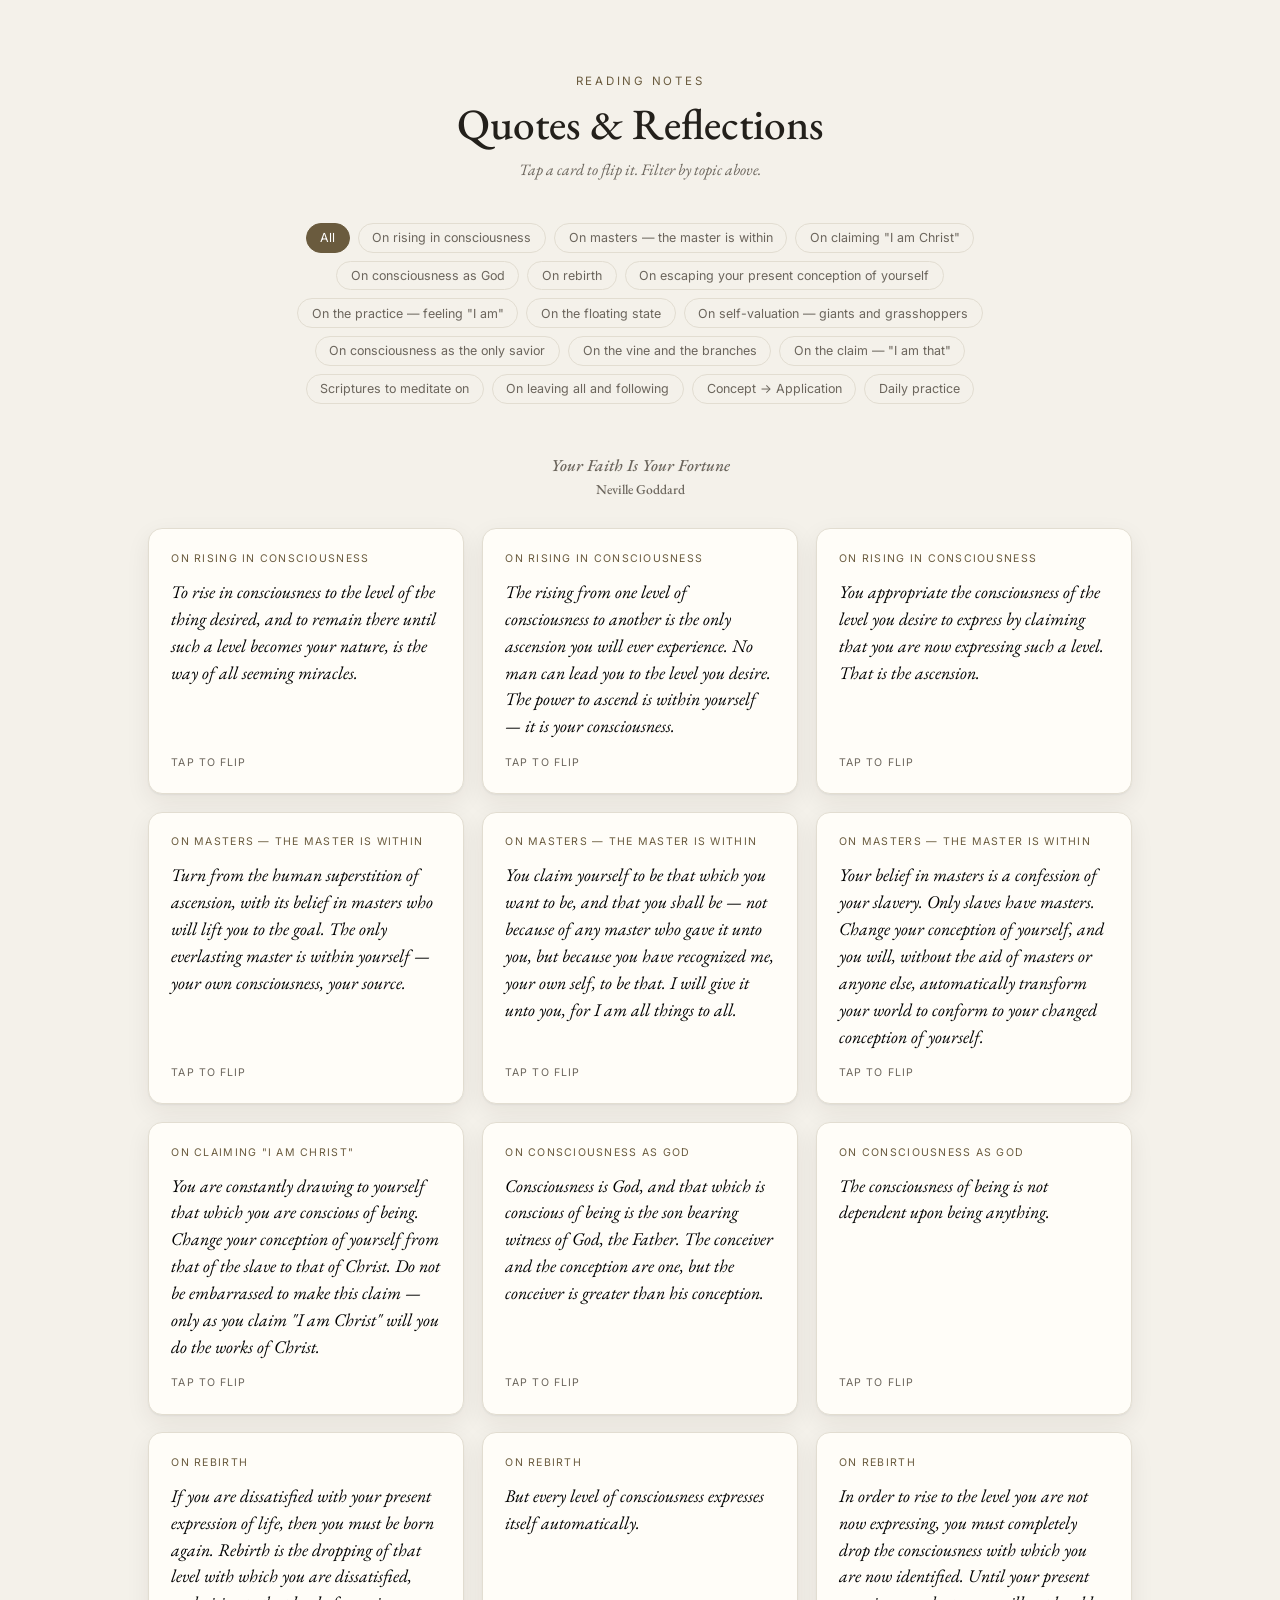
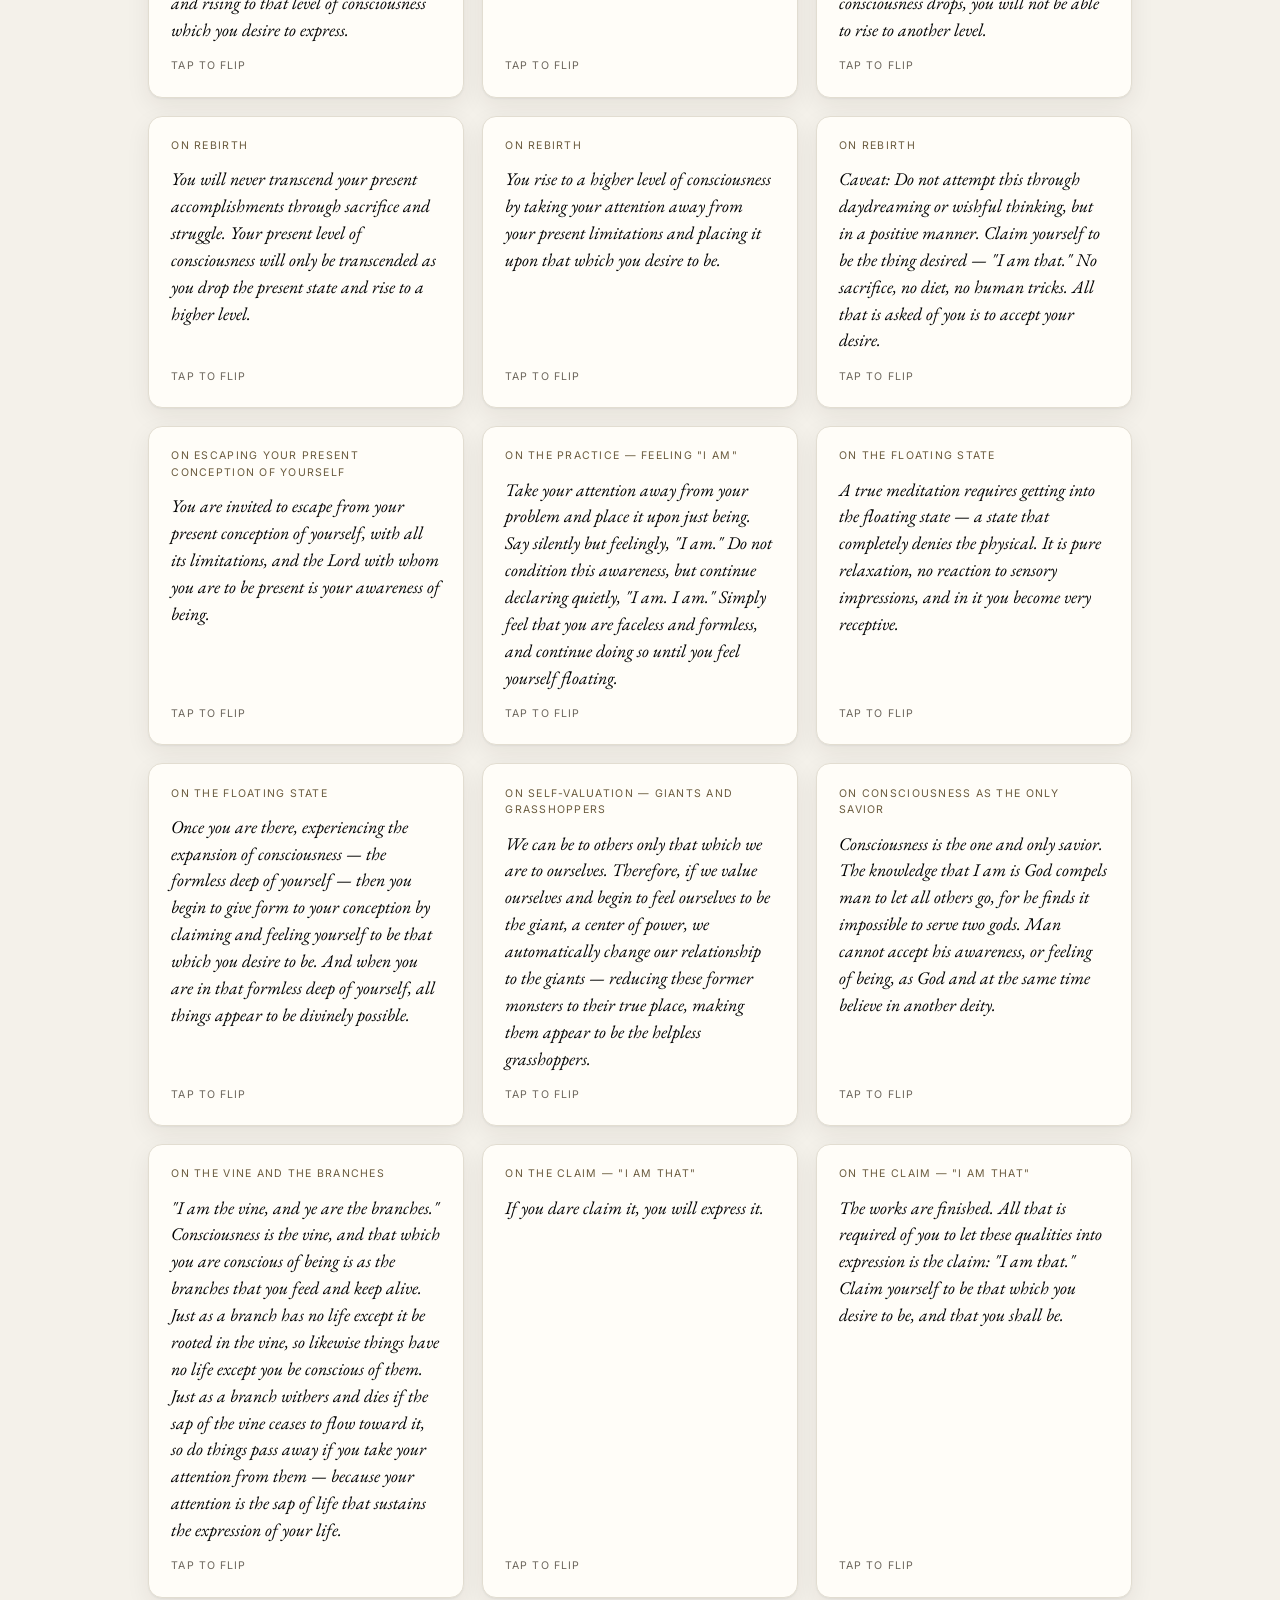
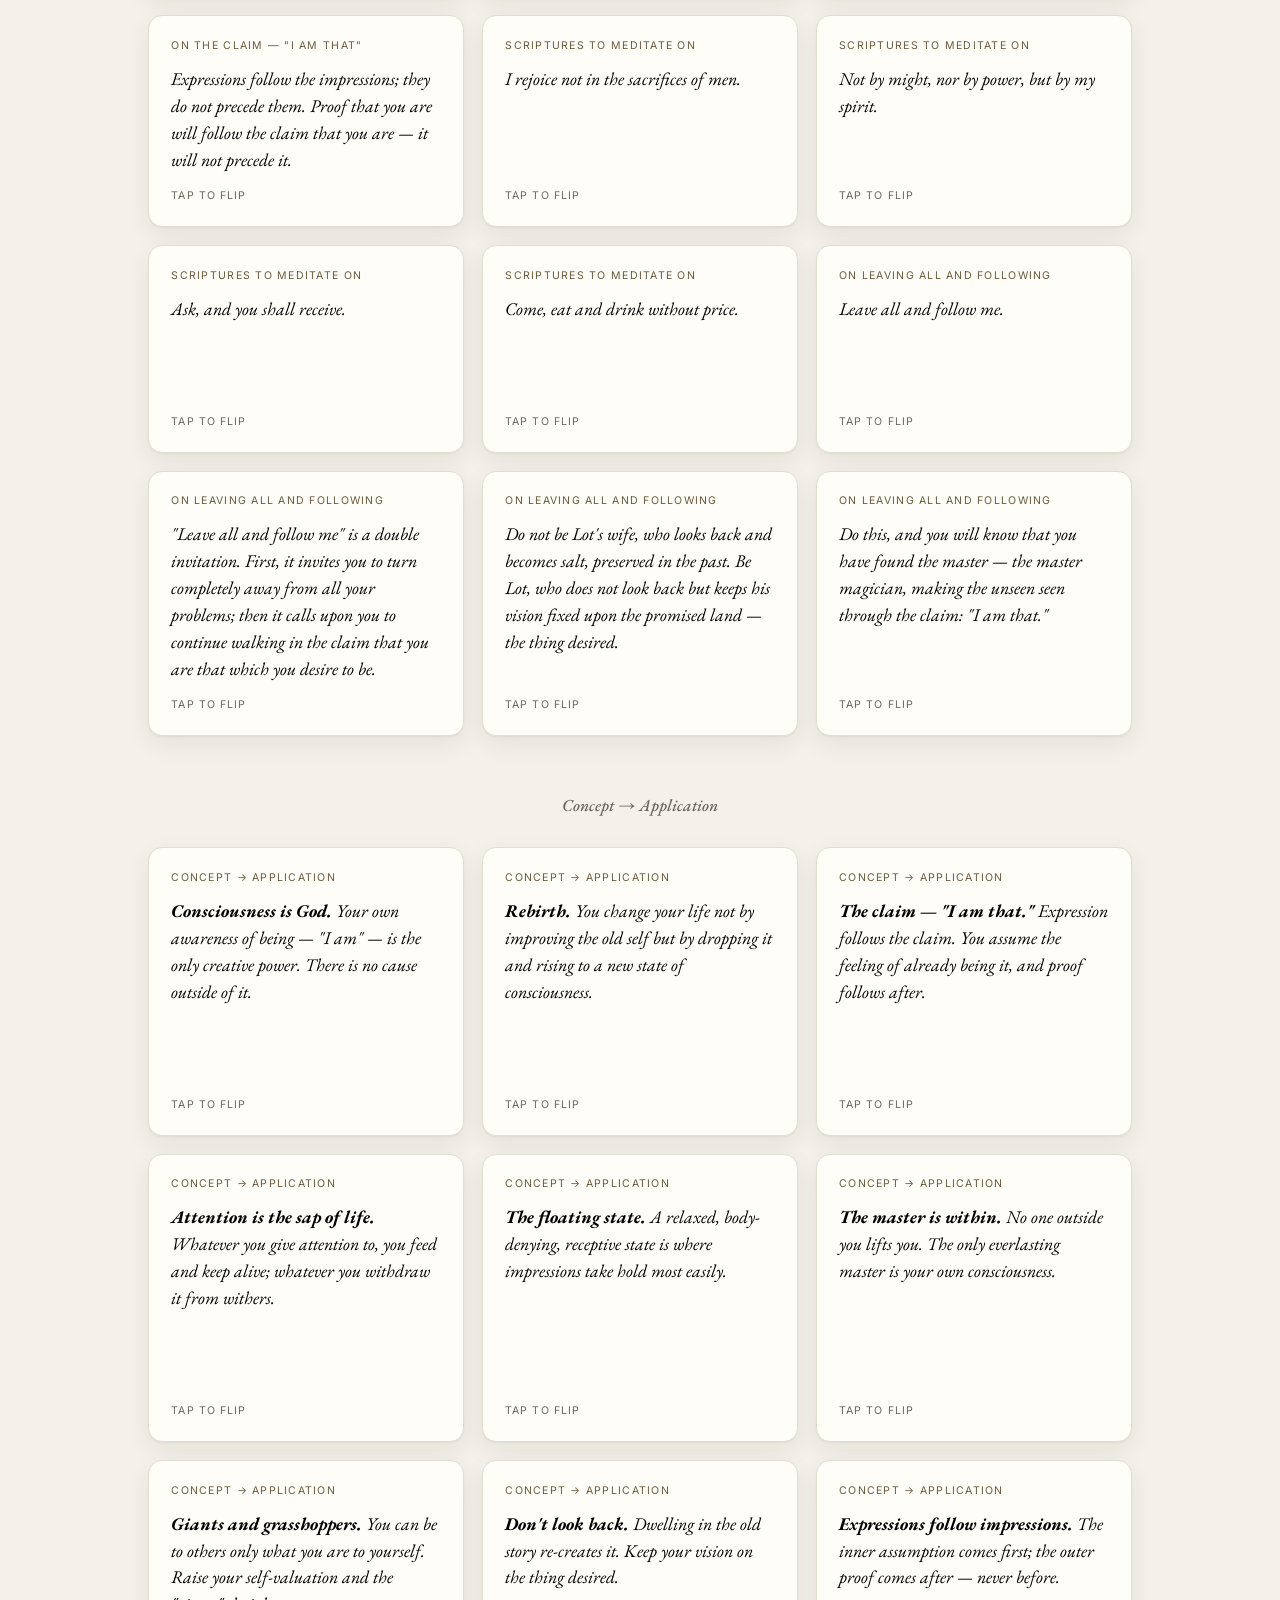
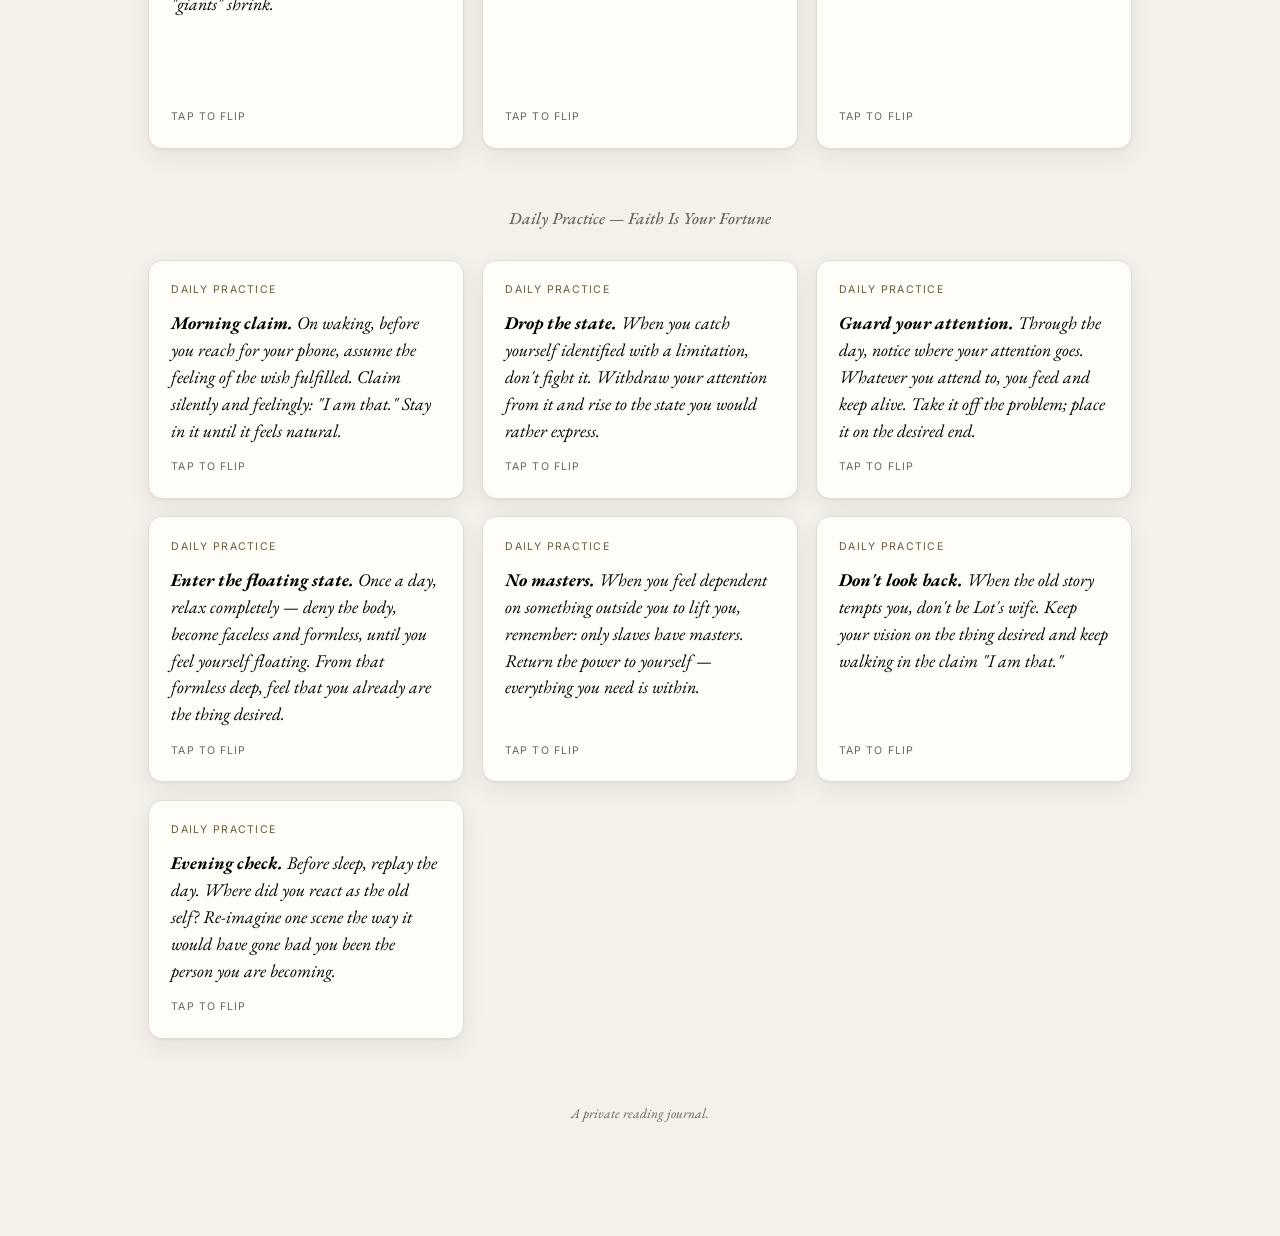
==== commit 74cbc03b: "Add Concept to Application cards with apply/when guidance" ====
--- a/reading-notes/index.html
+++ b/reading-notes/index.html
@@ -131,6 +131,7 @@
         <button class="chip" data-filter="on-the-claim-i-am-that">On the claim — &quot;I am that&quot;</button>
         <button class="chip" data-filter="scriptures-to-meditate-on">Scriptures to meditate on</button>
         <button class="chip" data-filter="on-leaving-all-and-following">On leaving all and following</button>
+        <button class="chip" data-filter="concept-application">Concept → Application</button>
         <button class="chip" data-filter="daily-practice">Daily practice</button>
       </div>
 
@@ -563,6 +564,129 @@
           <span class="face back">
             <span class="tag">On leaving all and following</span>
             <p class="attribution">Your Faith Is Your Fortune<span class="byline">Neville Goddard</span></p>
+          </span>
+        </span>
+      </button>
+      </div>
+    </section>
+
+    <section class="book">
+      <h2 class="book-title">Concept → Application</h2>
+      <div class="grid">
+        <button class="card" data-topic="concept-application" aria-label="Flip card">
+        <span class="card-inner">
+          <span class="face front">
+            <span class="tag">Concept → Application</span>
+            <span class="quote"><strong>Consciousness is God.</strong> Your own awareness of being — &quot;I am&quot; — is the only creative power. There is no cause outside of it.</span>
+            <span class="hint">tap to flip</span>
+          </span>
+          <span class="face back">
+            <span class="tag">Concept → Application</span>
+            <span class="back-label">Apply it</span><p class="note">Stop hunting for causes outside you. Whatever you want to change, change it first in your own consciousness by assuming you already are it.</p><span class="back-label" style="margin-top:0.9rem">Reach for it when</span><p class="note">Any time you start to blame circumstances, other people, or luck.</p>
+          </span>
+        </span>
+      </button>
+        <button class="card" data-topic="concept-application" aria-label="Flip card">
+        <span class="card-inner">
+          <span class="face front">
+            <span class="tag">Concept → Application</span>
+            <span class="quote"><strong>Rebirth.</strong> You change your life not by improving the old self but by dropping it and rising to a new state of consciousness.</span>
+            <span class="hint">tap to flip</span>
+          </span>
+          <span class="face back">
+            <span class="tag">Concept → Application</span>
+            <span class="back-label">Apply it</span><p class="note">Name the state you're stuck in, consciously let it go, and occupy the new state as if it were already yours.</p><span class="back-label" style="margin-top:0.9rem">Reach for it when</span><p class="note">When you feel stuck, repeating the same patterns, or &quot;working hard&quot; with no change.</p>
+          </span>
+        </span>
+      </button>
+        <button class="card" data-topic="concept-application" aria-label="Flip card">
+        <span class="card-inner">
+          <span class="face front">
+            <span class="tag">Concept → Application</span>
+            <span class="quote"><strong>The claim — &quot;I am that.&quot;</strong> Expression follows the claim. You assume the feeling of already being it, and proof follows after.</span>
+            <span class="hint">tap to flip</span>
+          </span>
+          <span class="face back">
+            <span class="tag">Concept → Application</span>
+            <span class="back-label">Apply it</span><p class="note">Phrase the wish as a present-tense &quot;I am…&quot; and dwell in the feeling of it being already true. Don't ask; assume.</p><span class="back-label" style="margin-top:0.9rem">Reach for it when</span><p class="note">Setting an intention, or each morning before the day starts.</p>
+          </span>
+        </span>
+      </button>
+        <button class="card" data-topic="concept-application" aria-label="Flip card">
+        <span class="card-inner">
+          <span class="face front">
+            <span class="tag">Concept → Application</span>
+            <span class="quote"><strong>Attention is the sap of life.</strong> Whatever you give attention to, you feed and keep alive; whatever you withdraw it from withers.</span>
+            <span class="hint">tap to flip</span>
+          </span>
+          <span class="face back">
+            <span class="tag">Concept → Application</span>
+            <span class="back-label">Apply it</span><p class="note">Audit what you keep replaying in your mind. Deliberately take attention off the unwanted and rest it on the desired end.</p><span class="back-label" style="margin-top:0.9rem">Reach for it when</span><p class="note">When you catch yourself rehearsing fears, grievances, or lack.</p>
+          </span>
+        </span>
+      </button>
+        <button class="card" data-topic="concept-application" aria-label="Flip card">
+        <span class="card-inner">
+          <span class="face front">
+            <span class="tag">Concept → Application</span>
+            <span class="quote"><strong>The floating state.</strong> A relaxed, body-denying, receptive state is where impressions take hold most easily.</span>
+            <span class="hint">tap to flip</span>
+          </span>
+          <span class="face back">
+            <span class="tag">Concept → Application</span>
+            <span class="back-label">Apply it</span><p class="note">Relax until you feel formless and &quot;floating,&quot; then, in that state, feel the wish fulfilled. Impress, don't strain.</p><span class="back-label" style="margin-top:0.9rem">Reach for it when</span><p class="note">Once a day, ideally drifting into sleep or just after waking.</p>
+          </span>
+        </span>
+      </button>
+        <button class="card" data-topic="concept-application" aria-label="Flip card">
+        <span class="card-inner">
+          <span class="face front">
+            <span class="tag">Concept → Application</span>
+            <span class="quote"><strong>The master is within.</strong> No one outside you lifts you. The only everlasting master is your own consciousness.</span>
+            <span class="hint">tap to flip</span>
+          </span>
+          <span class="face back">
+            <span class="tag">Concept → Application</span>
+            <span class="back-label">Apply it</span><p class="note">When you lean on a person, mentor, or authority to &quot;make it happen,&quot; return the power to yourself and make the claim within.</p><span class="back-label" style="margin-top:0.9rem">Reach for it when</span><p class="note">When you feel dependent, small, or like you need permission.</p>
+          </span>
+        </span>
+      </button>
+        <button class="card" data-topic="concept-application" aria-label="Flip card">
+        <span class="card-inner">
+          <span class="face front">
+            <span class="tag">Concept → Application</span>
+            <span class="quote"><strong>Giants and grasshoppers.</strong> You can be to others only what you are to yourself. Raise your self-valuation and the &quot;giants&quot; shrink.</span>
+            <span class="hint">tap to flip</span>
+          </span>
+          <span class="face back">
+            <span class="tag">Concept → Application</span>
+            <span class="back-label">Apply it</span><p class="note">Before facing something intimidating, deliberately feel yourself to be the larger one — calm, capable, central.</p><span class="back-label" style="margin-top:0.9rem">Reach for it when</span><p class="note">Before a hard conversation, pitch, confrontation, or anything that feels bigger than you.</p>
+          </span>
+        </span>
+      </button>
+        <button class="card" data-topic="concept-application" aria-label="Flip card">
+        <span class="card-inner">
+          <span class="face front">
+            <span class="tag">Concept → Application</span>
+            <span class="quote"><strong>Don't look back.</strong> Dwelling in the old story re-creates it. Keep your vision on the thing desired.</span>
+            <span class="hint">tap to flip</span>
+          </span>
+          <span class="face back">
+            <span class="tag">Concept → Application</span>
+            <span class="back-label">Apply it</span><p class="note">When the past pulls at you, refuse to replay it. Turn, like Lot, toward the promised land and keep walking in the claim.</p><span class="back-label" style="margin-top:0.9rem">Reach for it when</span><p class="note">When regret, nostalgia, or the old identity tries to reclaim you.</p>
+          </span>
+        </span>
+      </button>
+        <button class="card" data-topic="concept-application" aria-label="Flip card">
+        <span class="card-inner">
+          <span class="face front">
+            <span class="tag">Concept → Application</span>
+            <span class="quote"><strong>Expressions follow impressions.</strong> The inner assumption comes first; the outer proof comes after — never before.</span>
+            <span class="hint">tap to flip</span>
+          </span>
+          <span class="face back">
+            <span class="tag">Concept → Application</span>
+            <span class="back-label">Apply it</span><p class="note">Don't wait for evidence to believe. Hold the assumption steady and let the world catch up to it.</p><span class="back-label" style="margin-top:0.9rem">Reach for it when</span><p class="note">When you're tempted to abandon the claim because &quot;nothing has changed yet.&quot;</p>
           </span>
         </span>
       </button>
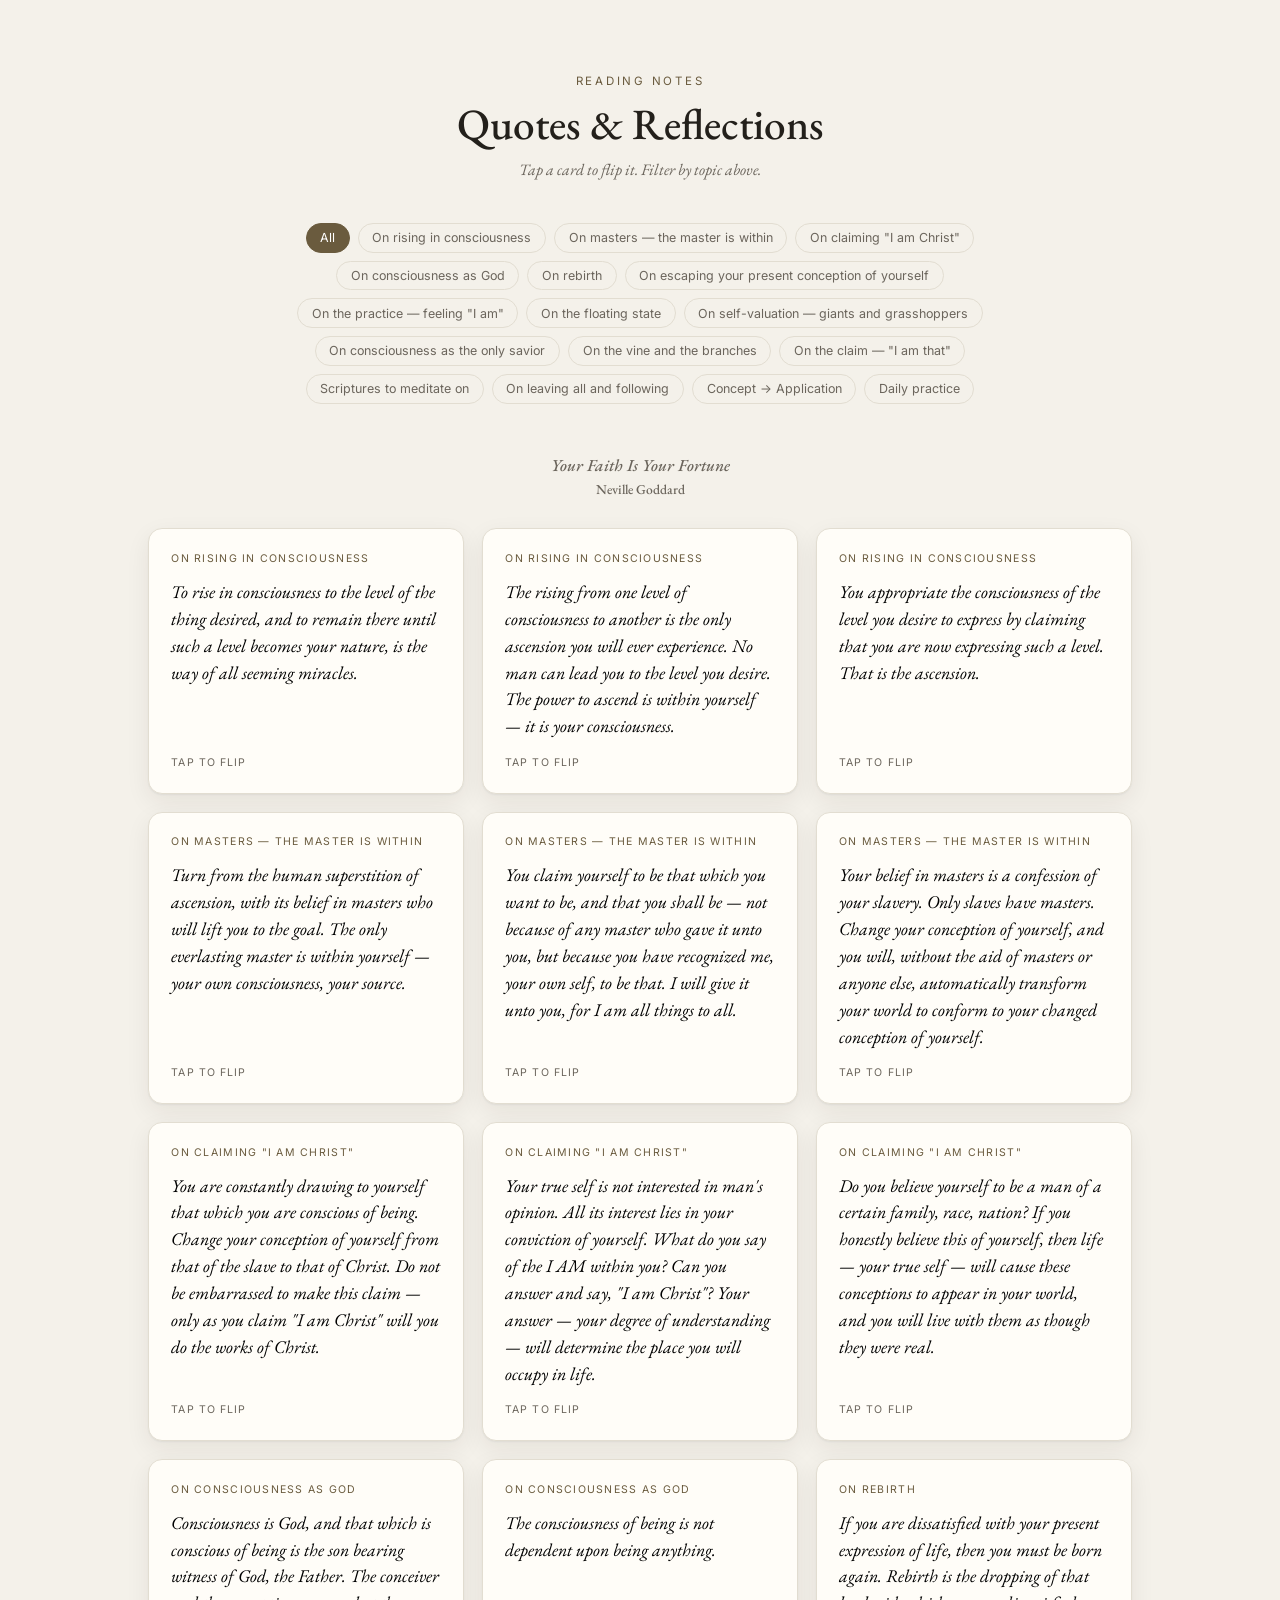
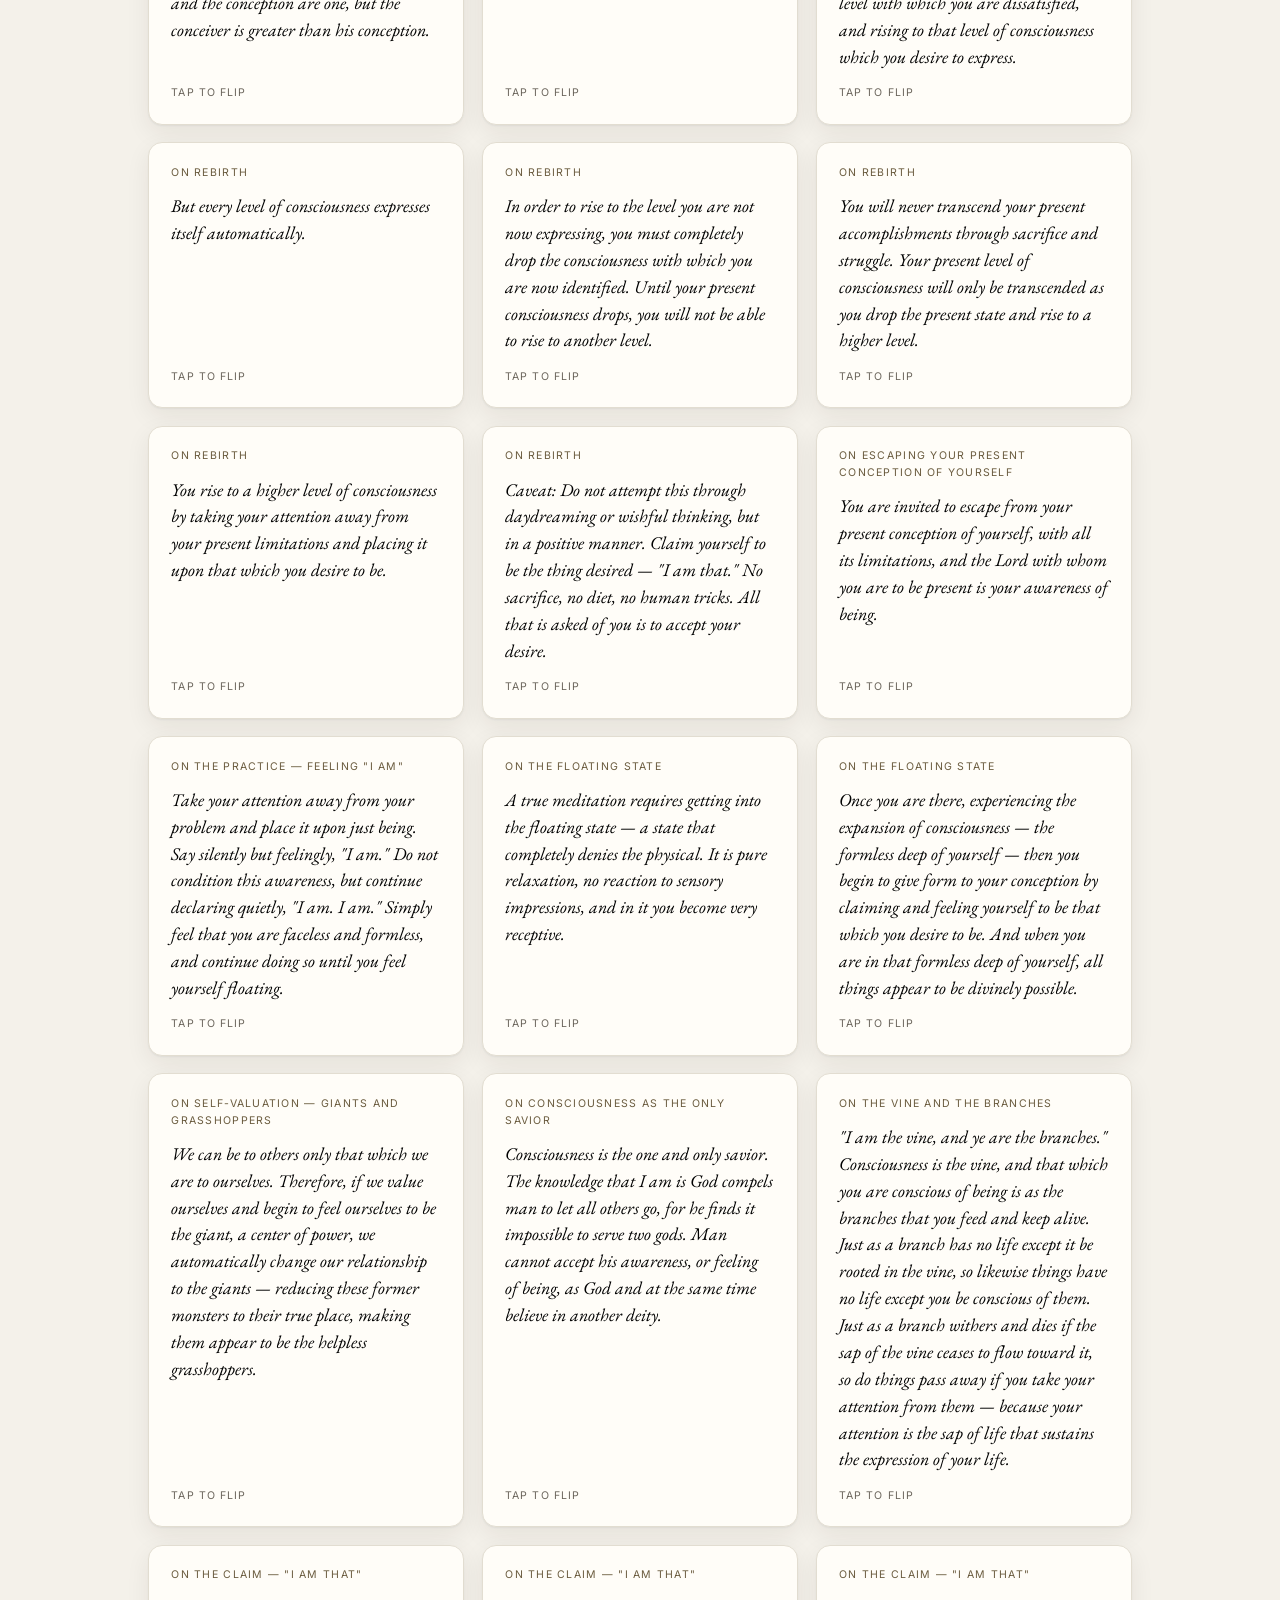
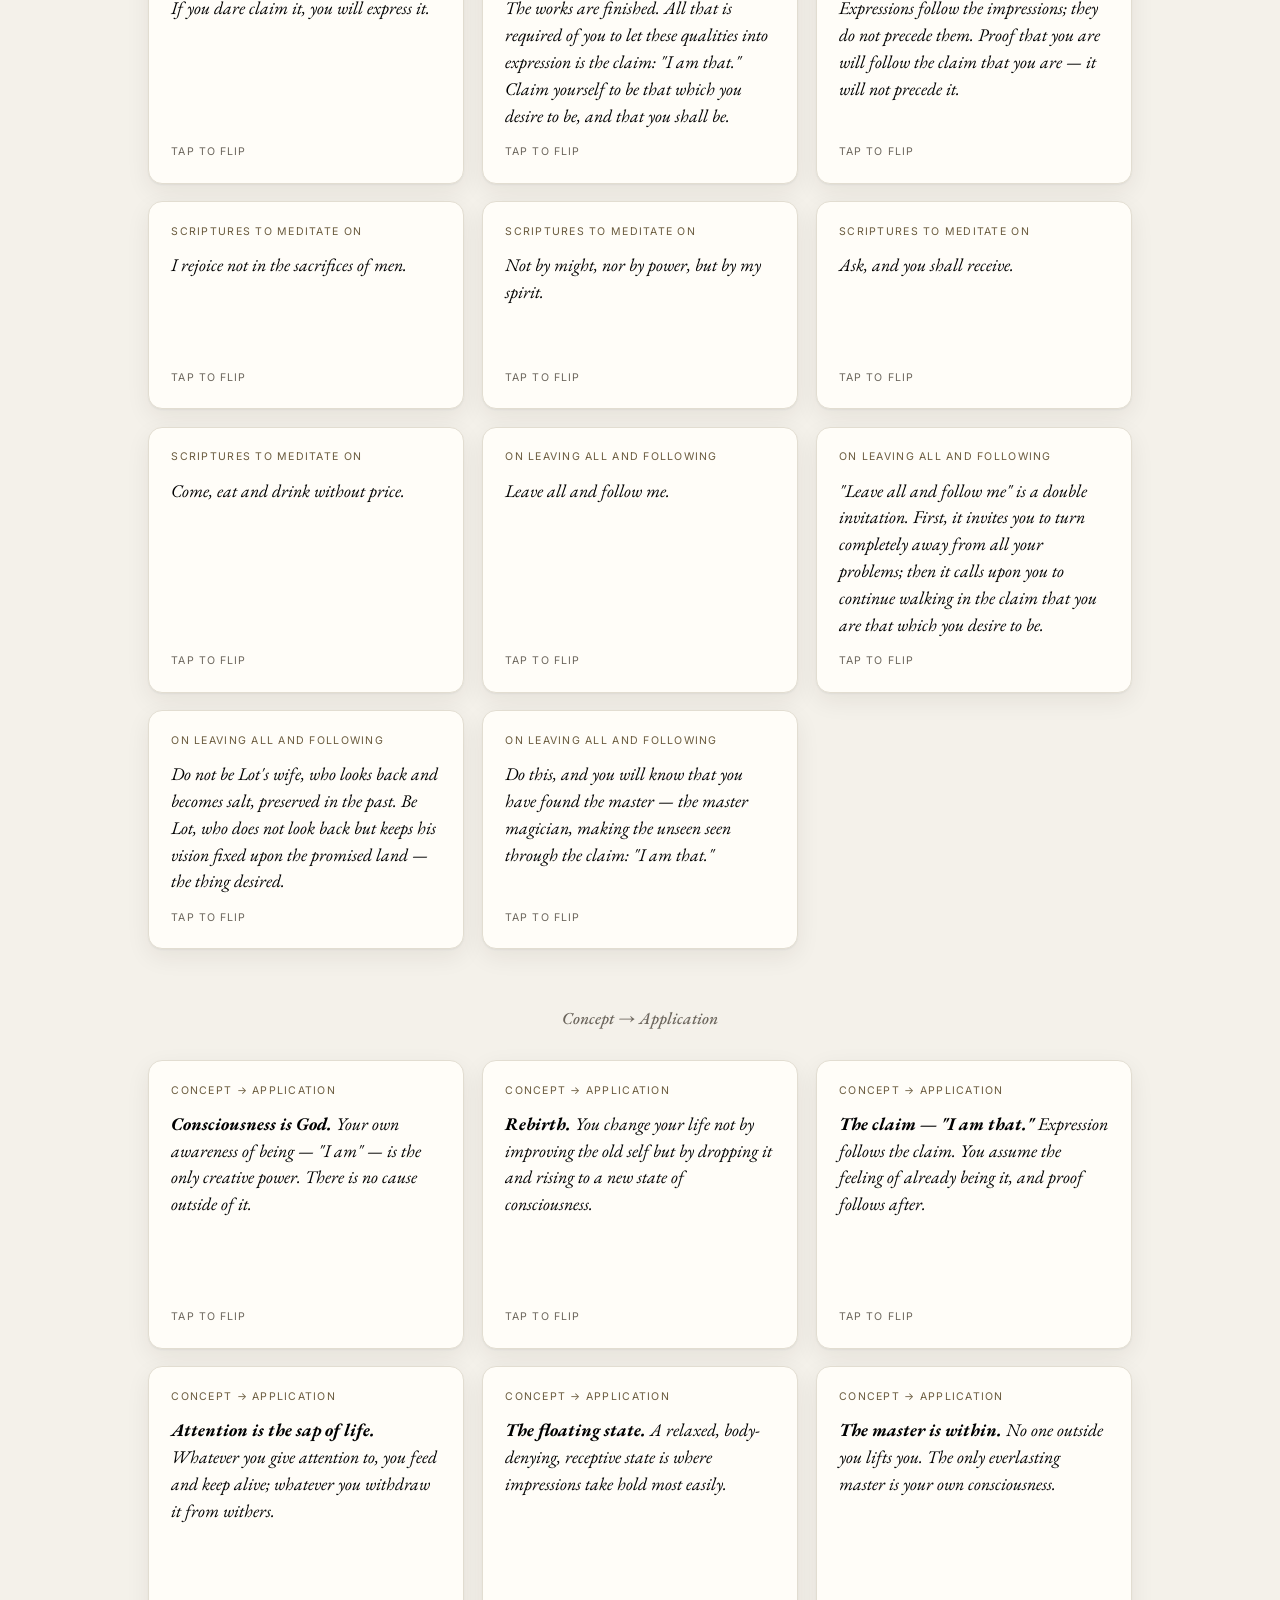
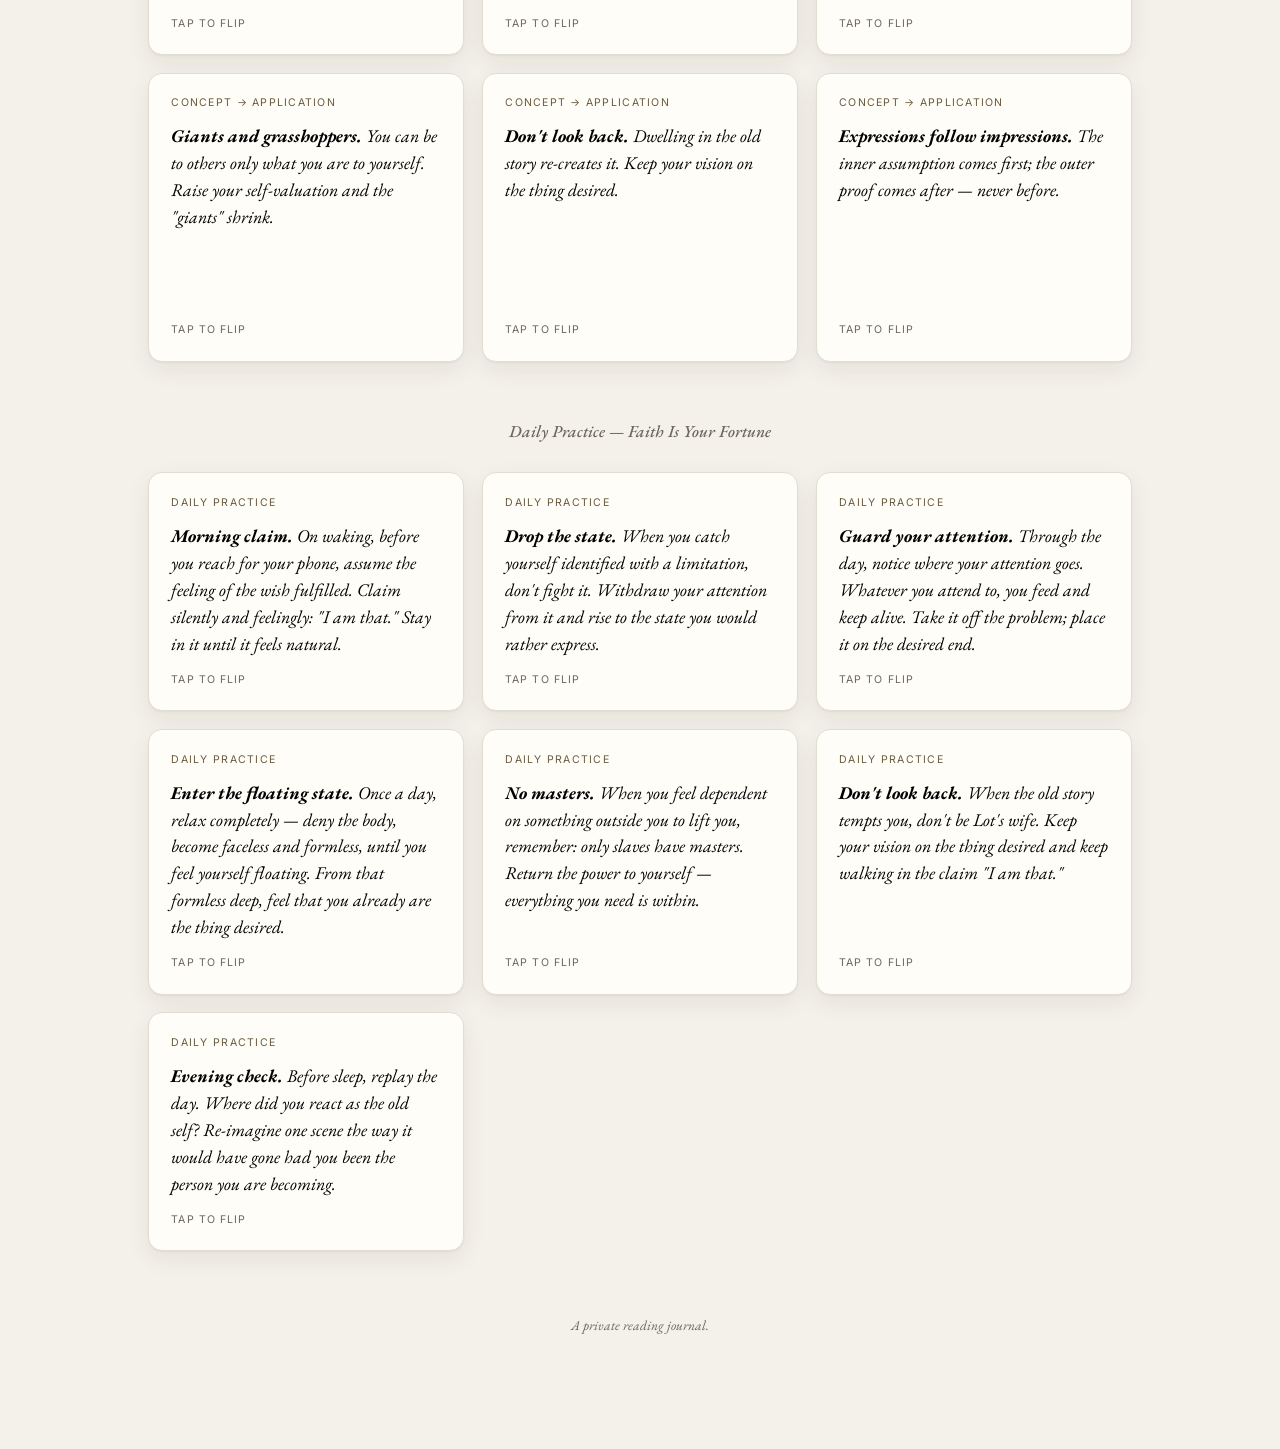
==== commit f03ba9e8: "Add quote on conviction of self determining your place in life" ====
--- a/reading-notes/index.html
+++ b/reading-notes/index.html
@@ -221,6 +221,32 @@
           <span class="face front">
             <span class="tag">On claiming &quot;I am Christ&quot;</span>
             <span class="quote">You are constantly drawing to yourself that which you are conscious of being. Change your conception of yourself from that of the slave to that of Christ. Do not be embarrassed to make this claim — only as you claim &quot;I am Christ&quot; will you do the works of Christ.</span>
+            <span class="hint">tap to flip</span>
+          </span>
+          <span class="face back">
+            <span class="tag">On claiming &quot;I am Christ&quot;</span>
+            <p class="attribution">Your Faith Is Your Fortune<span class="byline">Neville Goddard</span></p>
+          </span>
+        </span>
+      </button>
+        <button class="card" data-topic="on-claiming-i-am-christ" aria-label="Flip card">
+        <span class="card-inner">
+          <span class="face front">
+            <span class="tag">On claiming &quot;I am Christ&quot;</span>
+            <span class="quote">Your true self is not interested in man's opinion. All its interest lies in your conviction of yourself. What do you say of the I AM within you? Can you answer and say, &quot;I am Christ&quot;? Your answer — your degree of understanding — will determine the place you will occupy in life.</span>
+            <span class="hint">tap to flip</span>
+          </span>
+          <span class="face back">
+            <span class="tag">On claiming &quot;I am Christ&quot;</span>
+            <p class="attribution">Your Faith Is Your Fortune<span class="byline">Neville Goddard</span></p>
+          </span>
+        </span>
+      </button>
+        <button class="card" data-topic="on-claiming-i-am-christ" aria-label="Flip card">
+        <span class="card-inner">
+          <span class="face front">
+            <span class="tag">On claiming &quot;I am Christ&quot;</span>
+            <span class="quote">Do you believe yourself to be a man of a certain family, race, nation? If you honestly believe this of yourself, then life — your true self — will cause these conceptions to appear in your world, and you will live with them as though they were real.</span>
             <span class="hint">tap to flip</span>
           </span>
           <span class="face back">
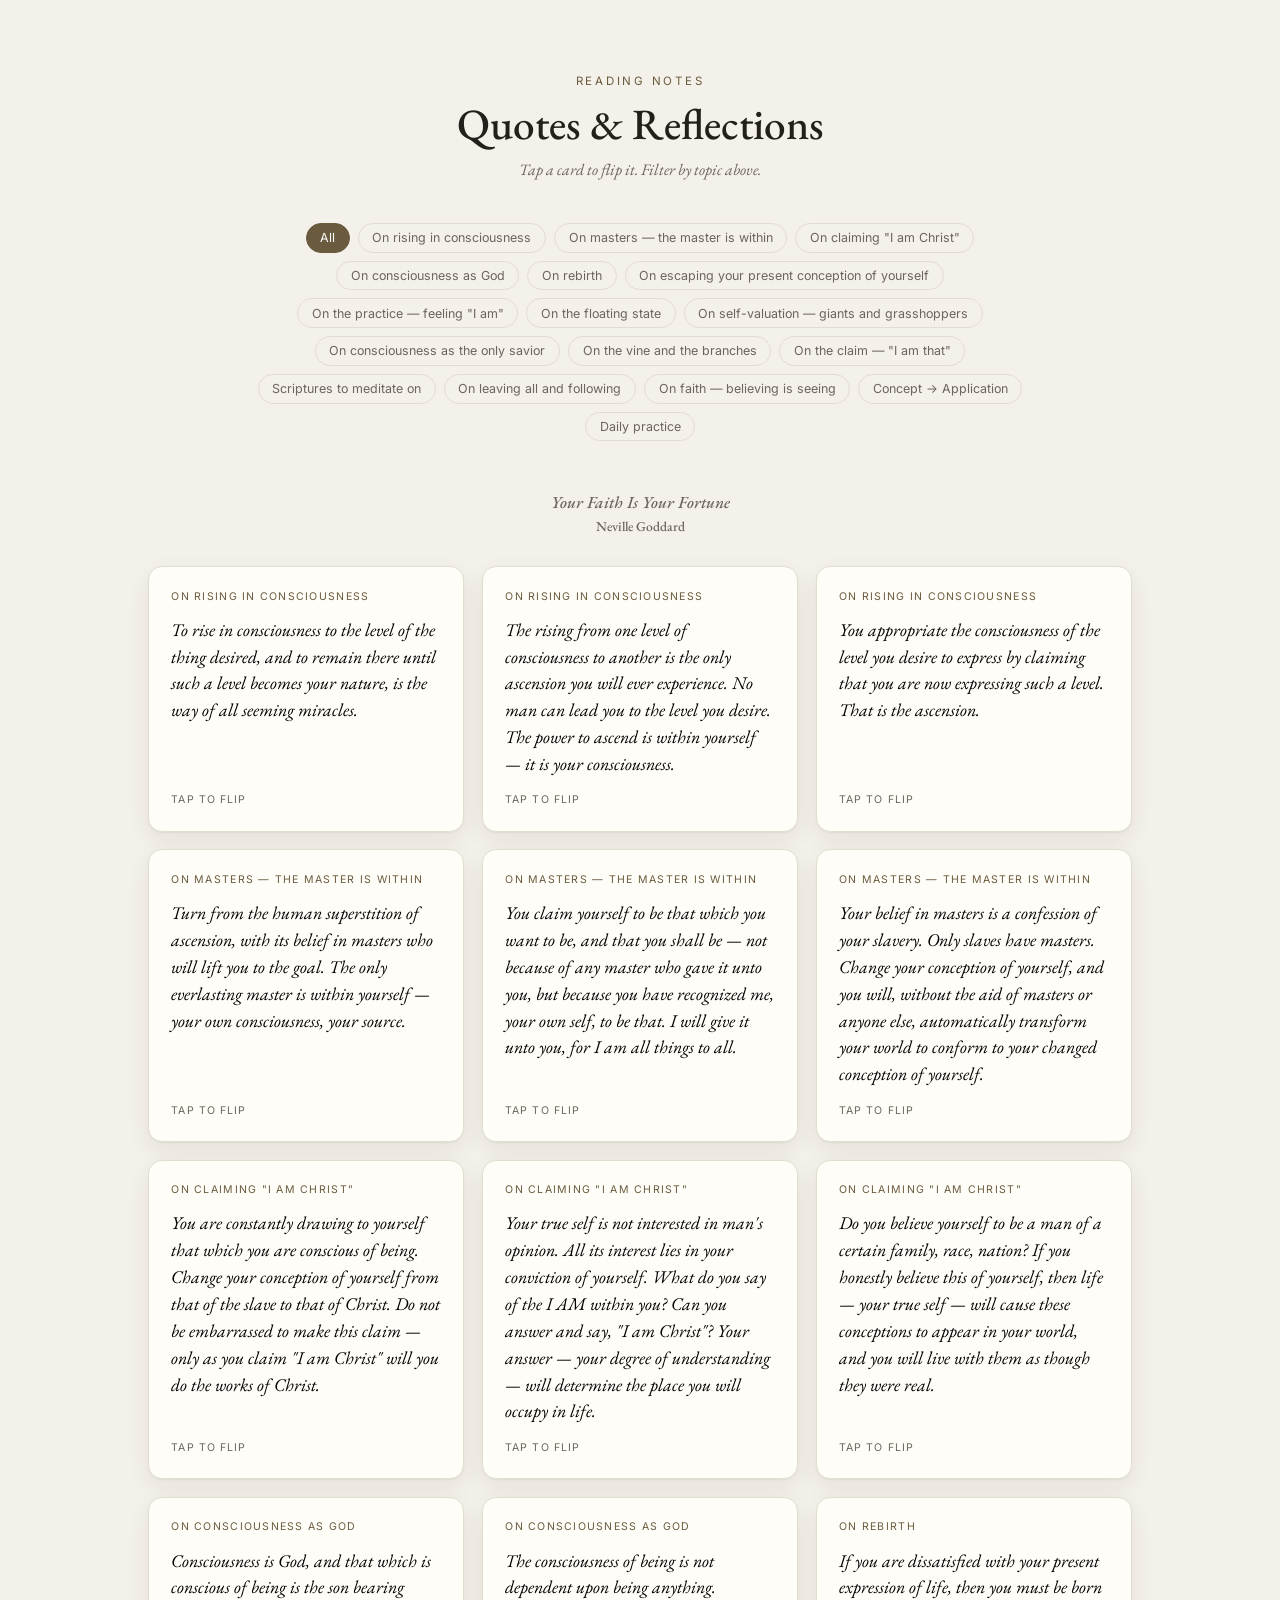
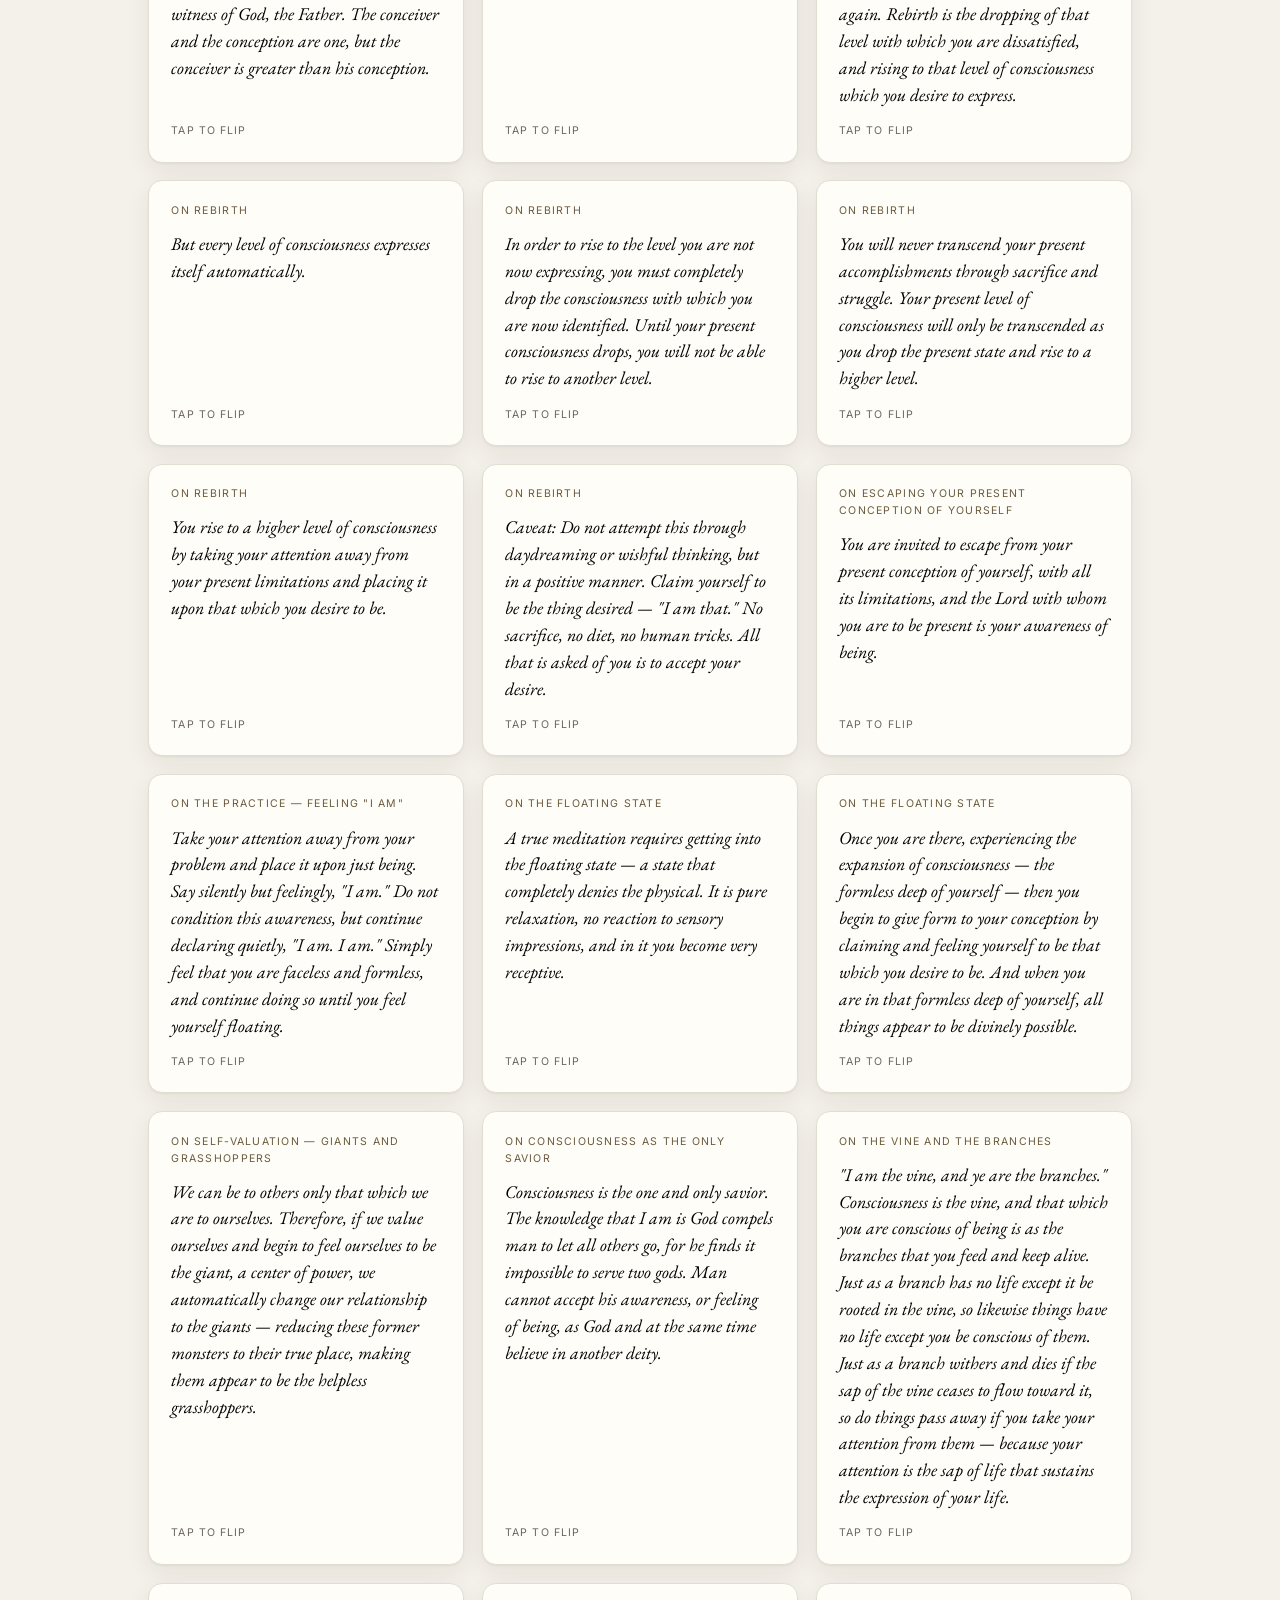
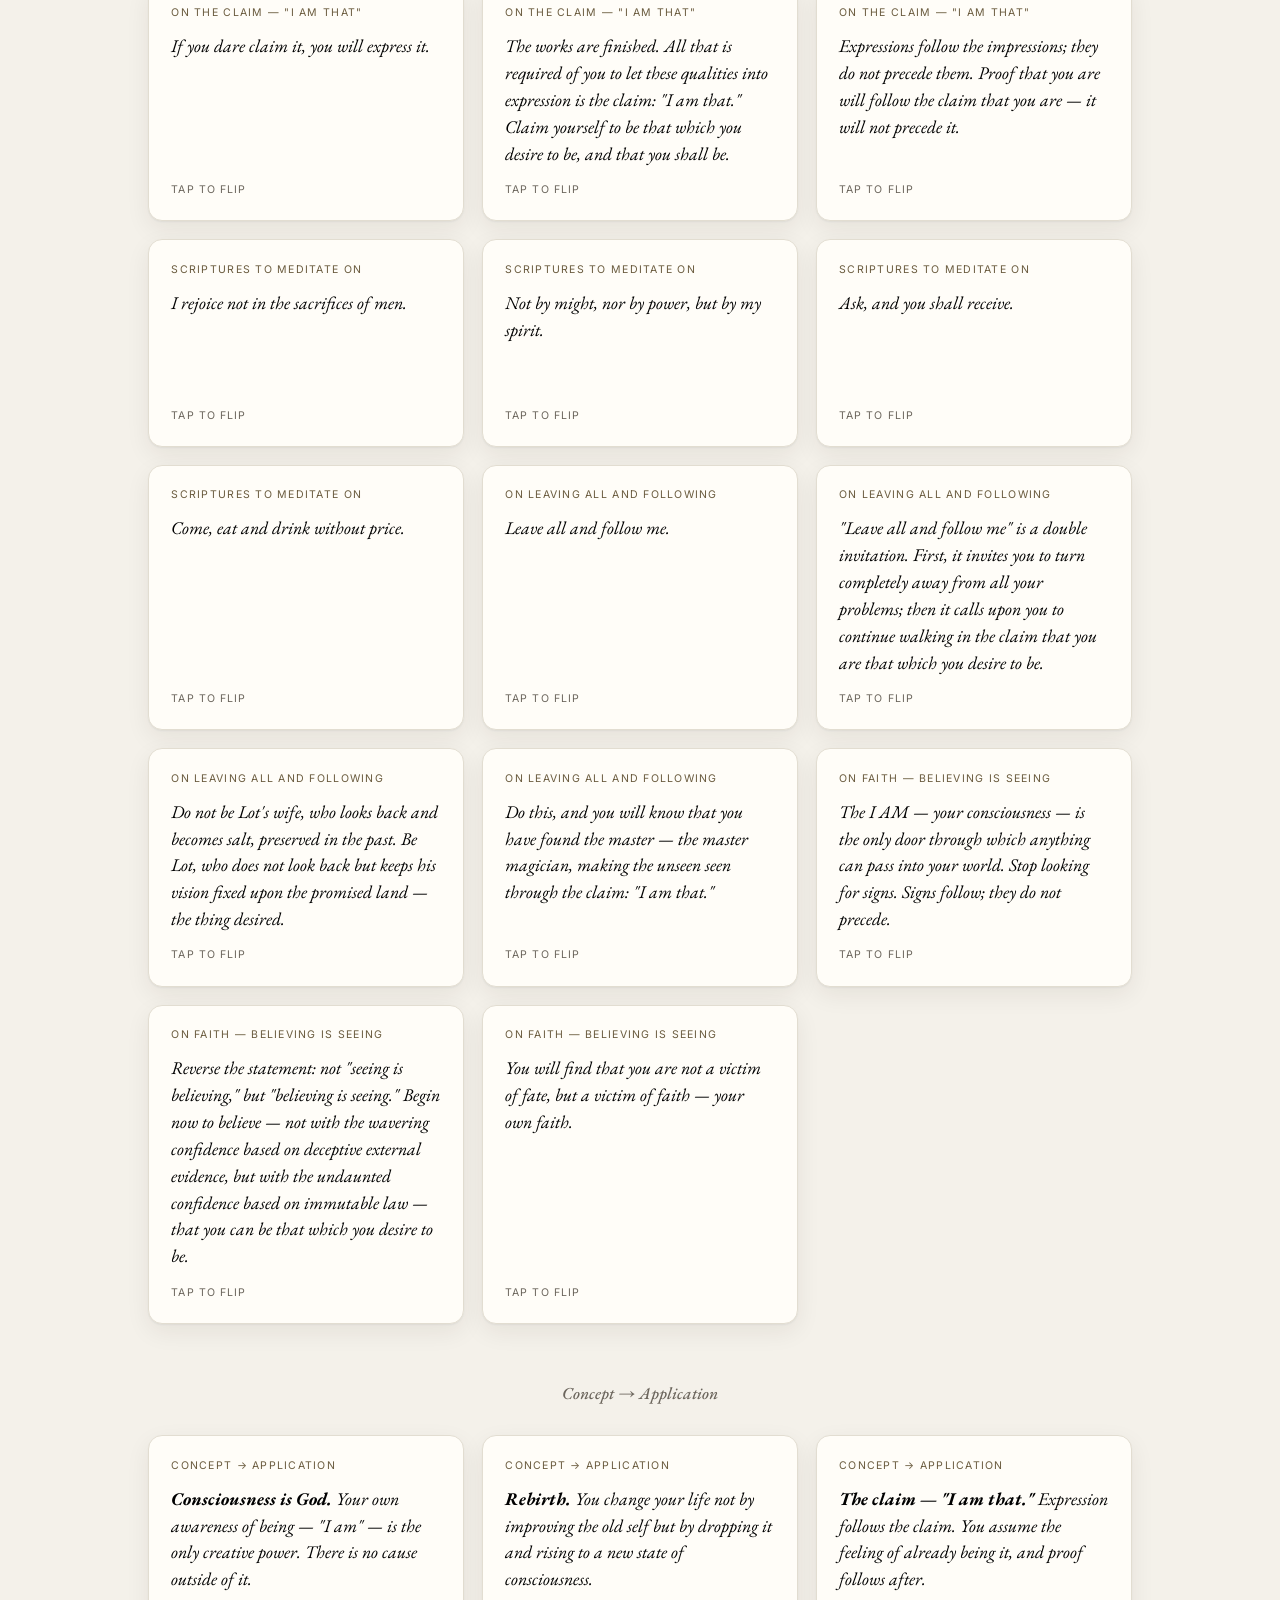
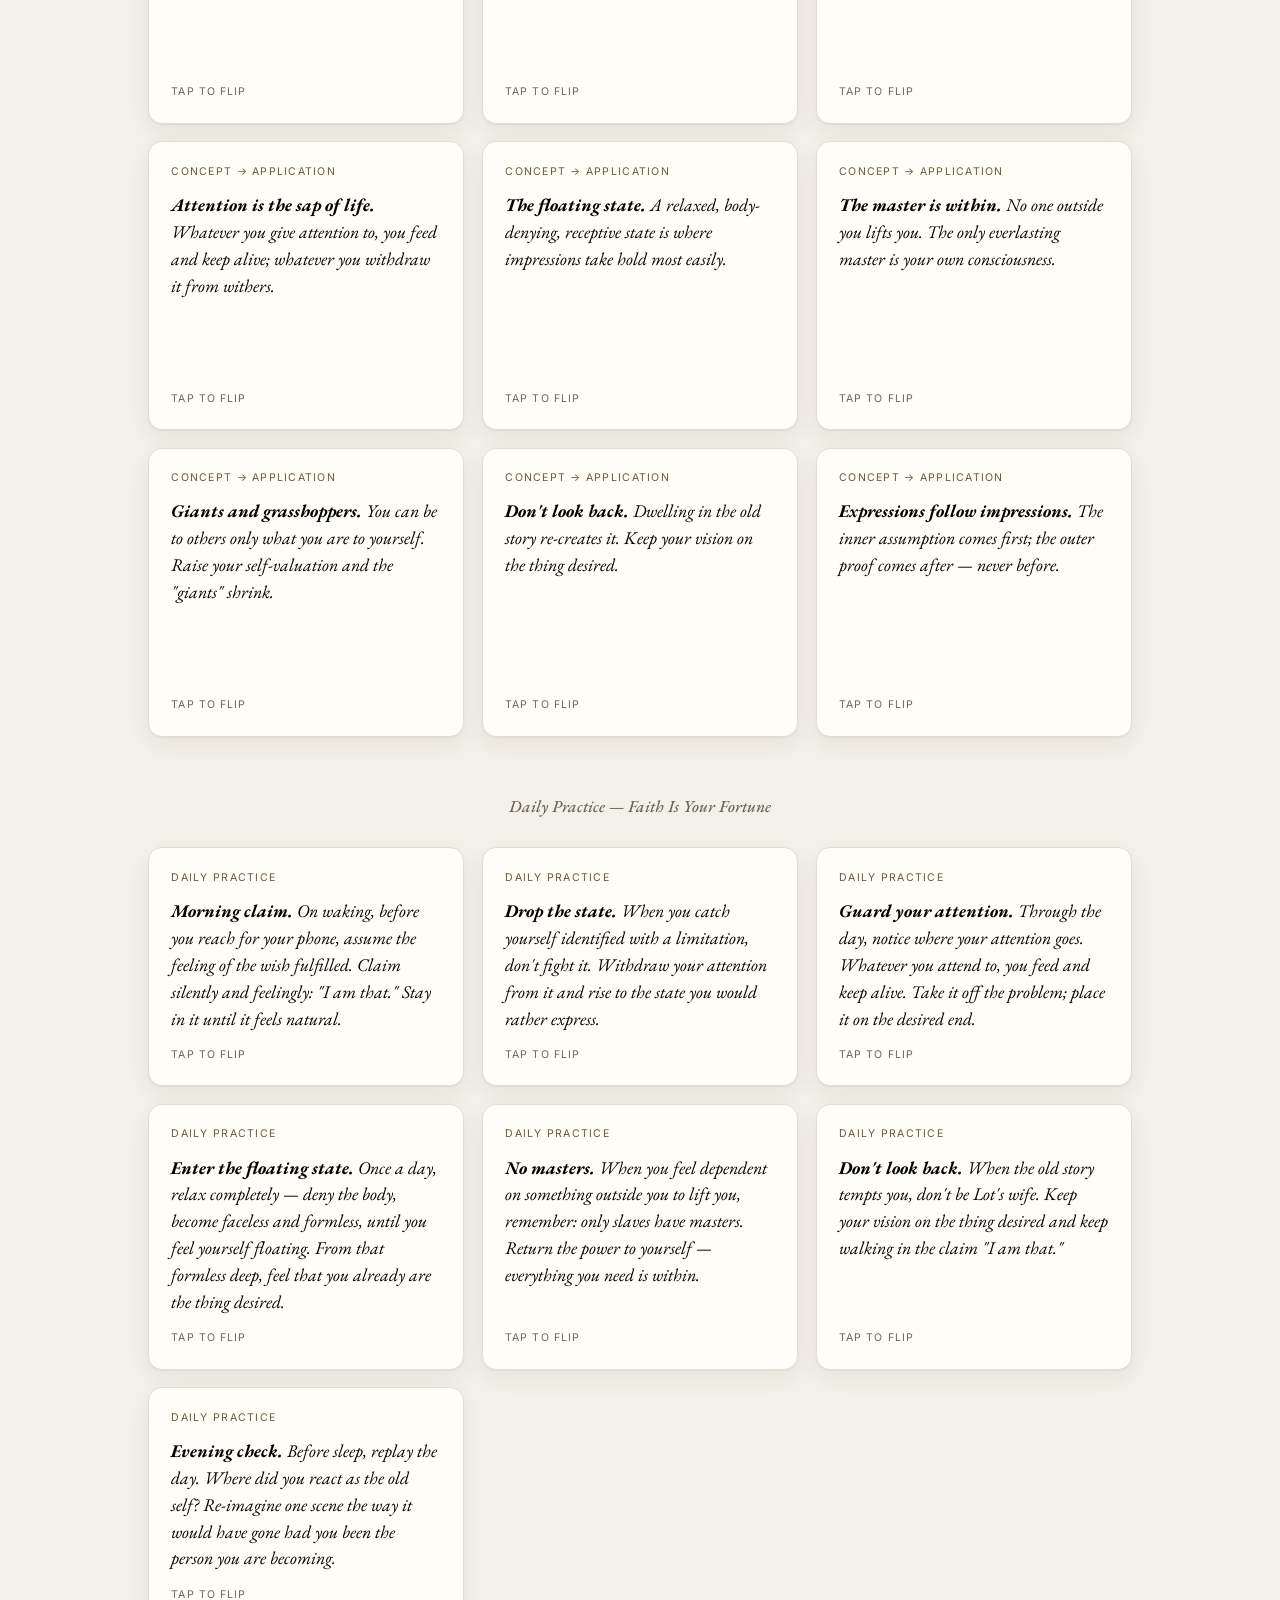
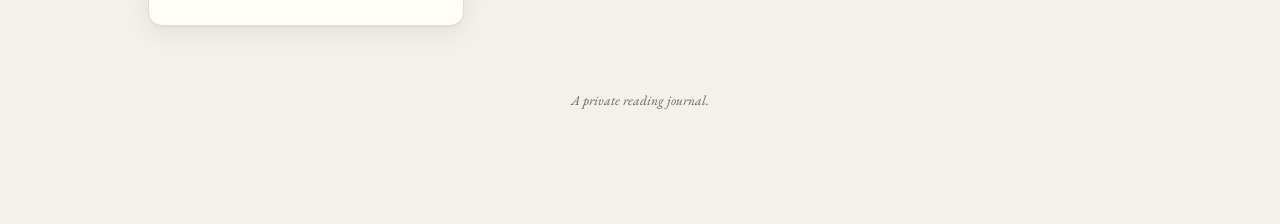
==== commit 467bfcda: "Add quotes on faith, the only door, and believing is seeing" ====
--- a/reading-notes/index.html
+++ b/reading-notes/index.html
@@ -131,6 +131,7 @@
         <button class="chip" data-filter="on-the-claim-i-am-that">On the claim — &quot;I am that&quot;</button>
         <button class="chip" data-filter="scriptures-to-meditate-on">Scriptures to meditate on</button>
         <button class="chip" data-filter="on-leaving-all-and-following">On leaving all and following</button>
+        <button class="chip" data-filter="on-faith-believing-is-seeing">On faith — believing is seeing</button>
         <button class="chip" data-filter="concept-application">Concept → Application</button>
         <button class="chip" data-filter="daily-practice">Daily practice</button>
       </div>
@@ -589,6 +590,45 @@
           </span>
           <span class="face back">
             <span class="tag">On leaving all and following</span>
+            <p class="attribution">Your Faith Is Your Fortune<span class="byline">Neville Goddard</span></p>
+          </span>
+        </span>
+      </button>
+        <button class="card" data-topic="on-faith-believing-is-seeing" aria-label="Flip card">
+        <span class="card-inner">
+          <span class="face front">
+            <span class="tag">On faith — believing is seeing</span>
+            <span class="quote">The I AM — your consciousness — is the only door through which anything can pass into your world. Stop looking for signs. Signs follow; they do not precede.</span>
+            <span class="hint">tap to flip</span>
+          </span>
+          <span class="face back">
+            <span class="tag">On faith — believing is seeing</span>
+            <p class="attribution">Your Faith Is Your Fortune<span class="byline">Neville Goddard</span></p>
+          </span>
+        </span>
+      </button>
+        <button class="card" data-topic="on-faith-believing-is-seeing" aria-label="Flip card">
+        <span class="card-inner">
+          <span class="face front">
+            <span class="tag">On faith — believing is seeing</span>
+            <span class="quote">Reverse the statement: not &quot;seeing is believing,&quot; but &quot;believing is seeing.&quot; Begin now to believe — not with the wavering confidence based on deceptive external evidence, but with the undaunted confidence based on immutable law — that you can be that which you desire to be.</span>
+            <span class="hint">tap to flip</span>
+          </span>
+          <span class="face back">
+            <span class="tag">On faith — believing is seeing</span>
+            <p class="attribution">Your Faith Is Your Fortune<span class="byline">Neville Goddard</span></p>
+          </span>
+        </span>
+      </button>
+        <button class="card" data-topic="on-faith-believing-is-seeing" aria-label="Flip card">
+        <span class="card-inner">
+          <span class="face front">
+            <span class="tag">On faith — believing is seeing</span>
+            <span class="quote">You will find that you are not a victim of fate, but a victim of faith — your own faith.</span>
+            <span class="hint">tap to flip</span>
+          </span>
+          <span class="face back">
+            <span class="tag">On faith — believing is seeing</span>
             <p class="attribution">Your Faith Is Your Fortune<span class="byline">Neville Goddard</span></p>
           </span>
         </span>
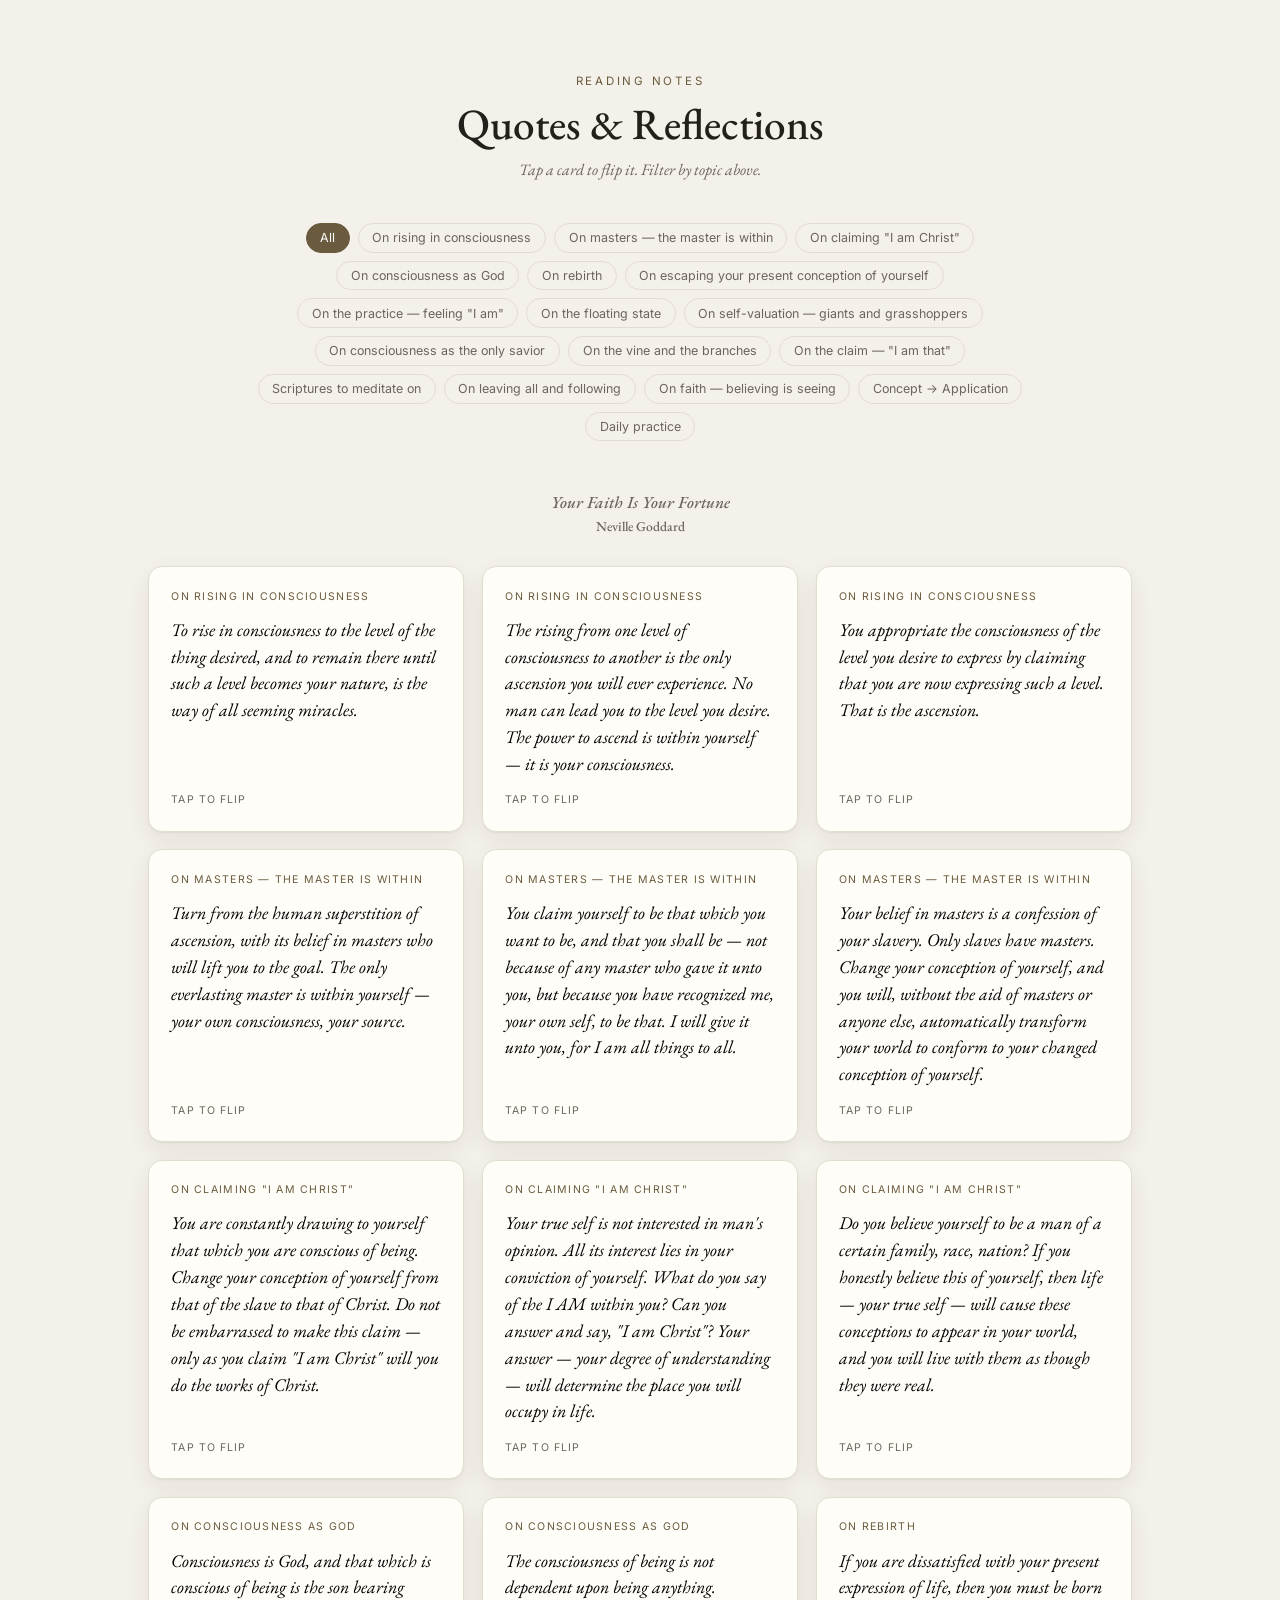
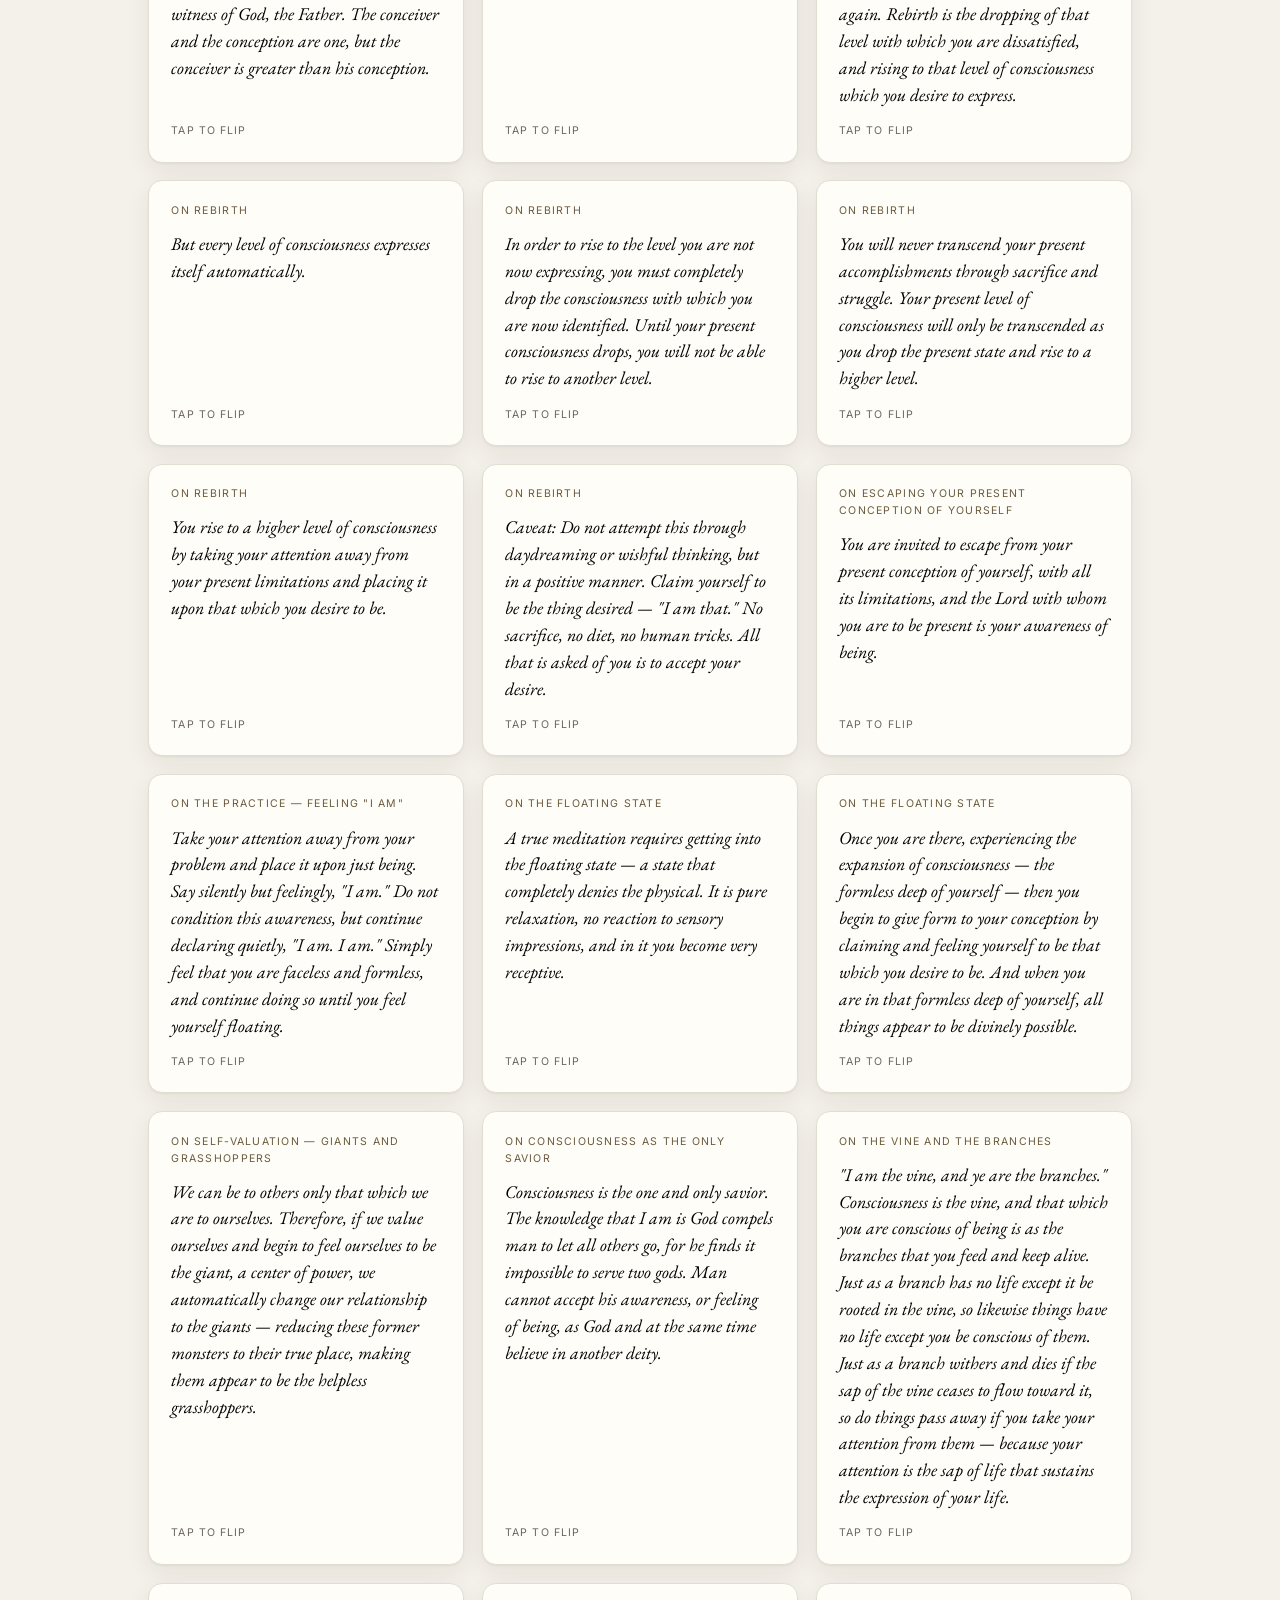
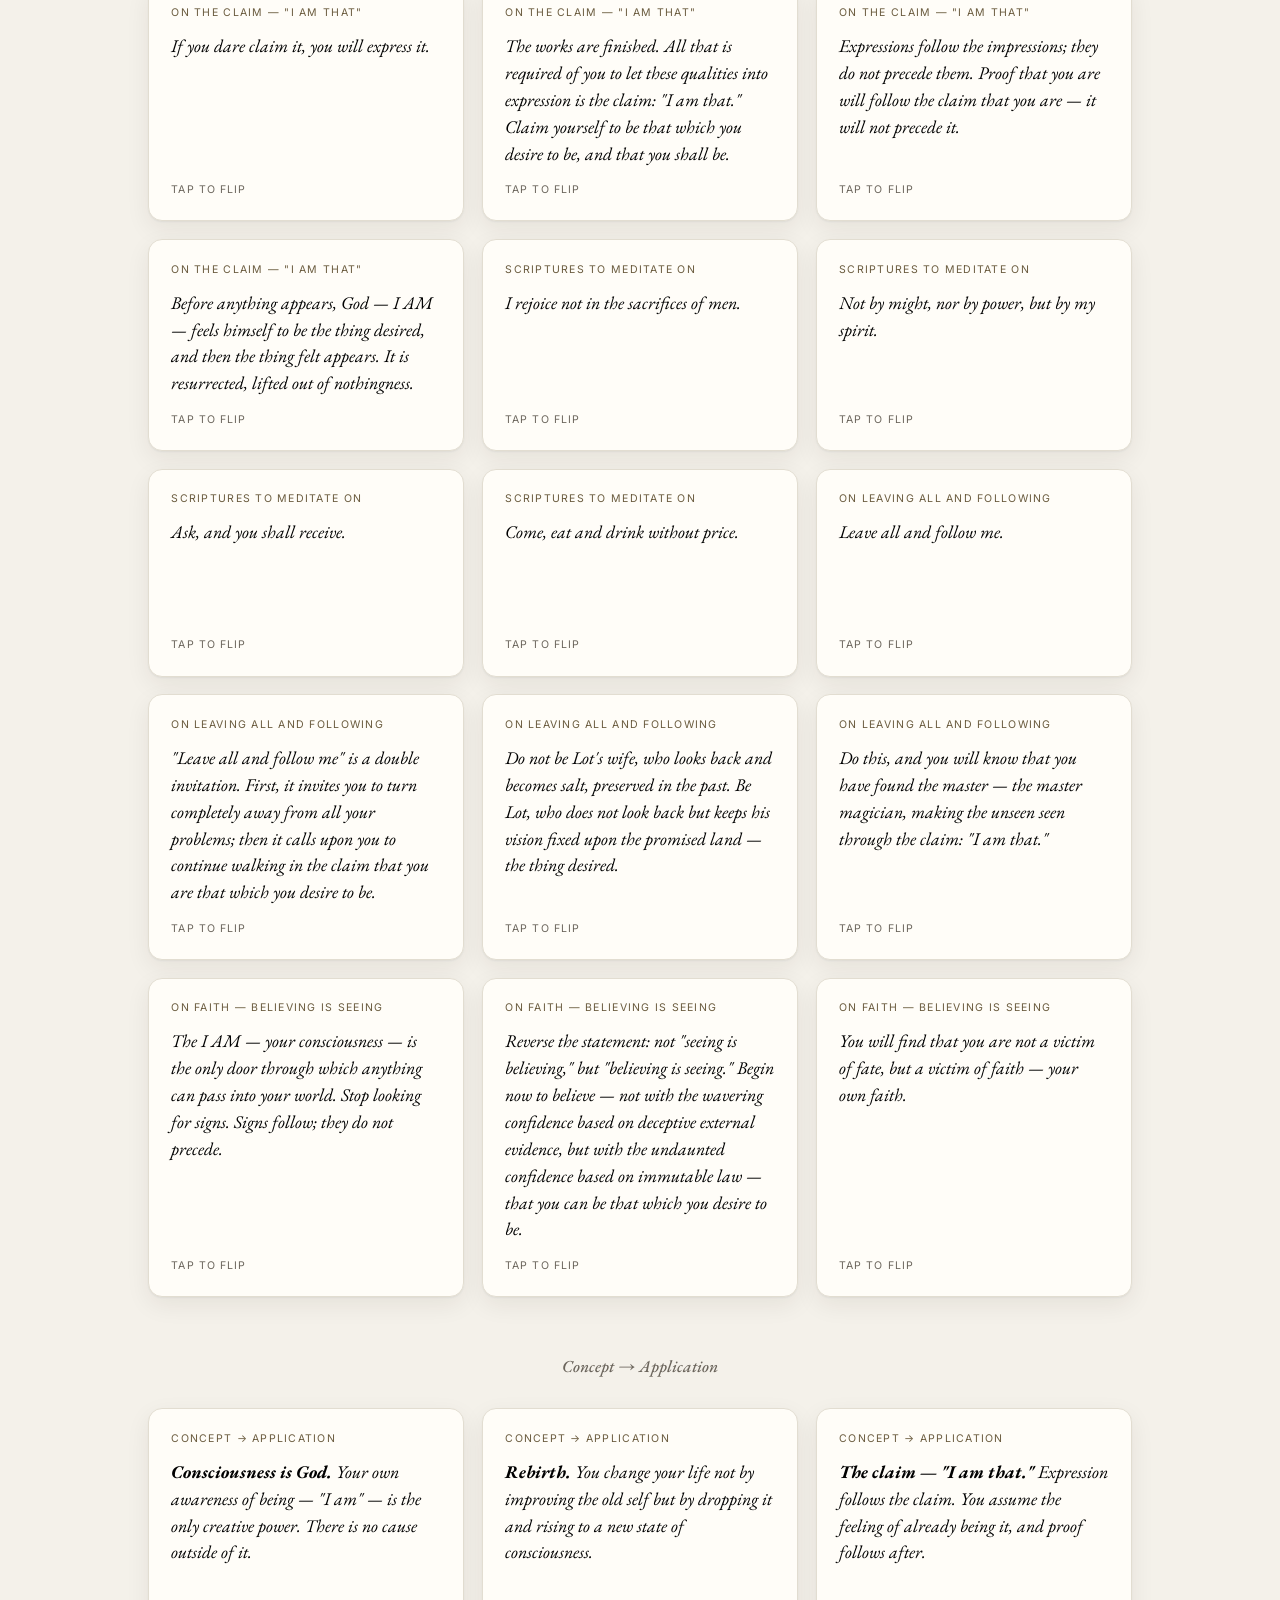
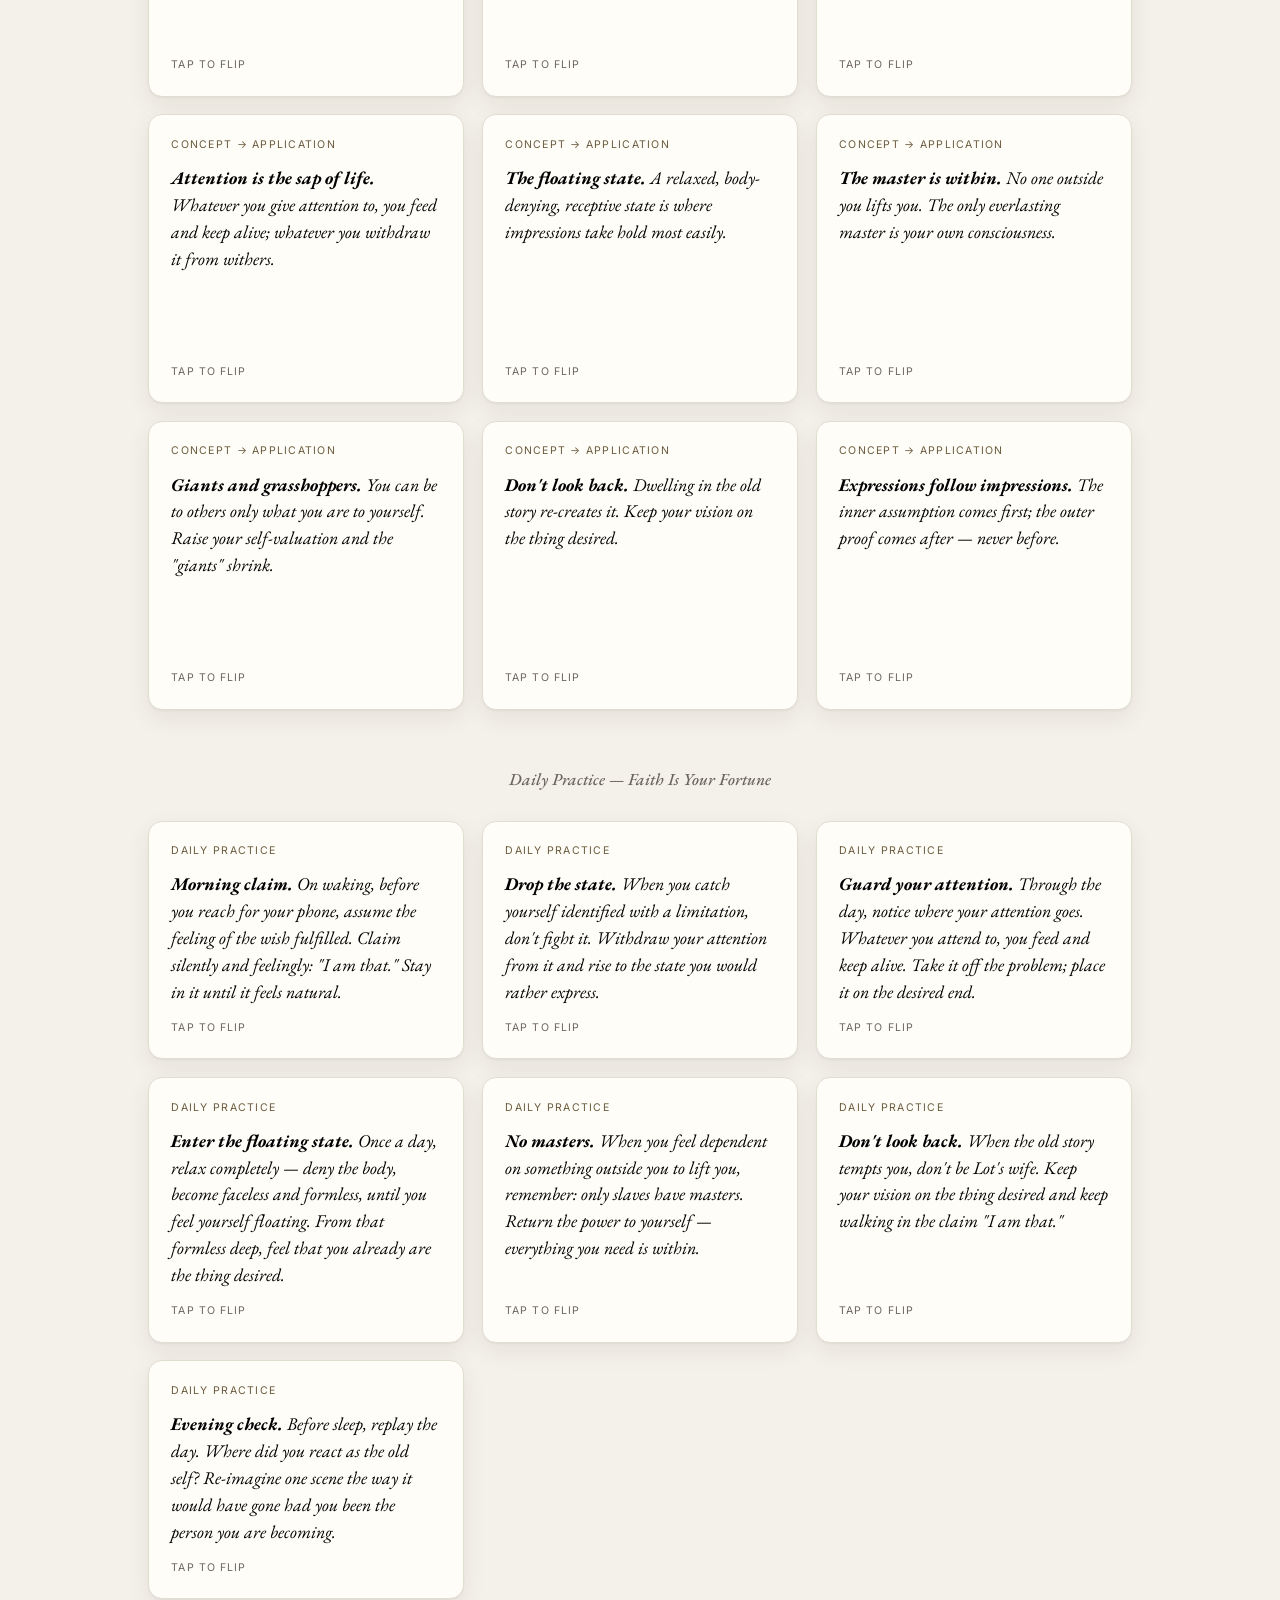
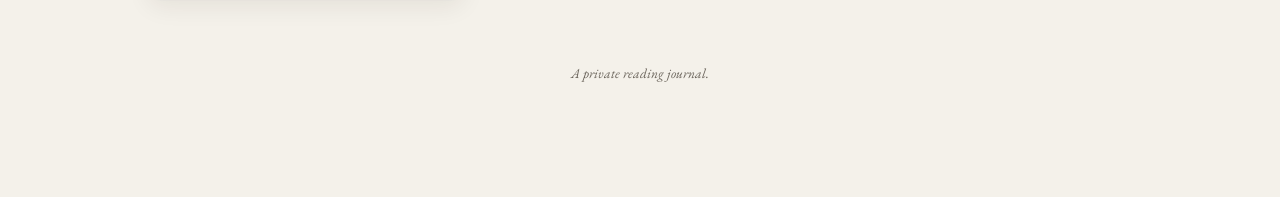
==== commit b31e5219: "Add quote on feeling preceding appearance, resurrected from nothingness" ====
--- a/reading-notes/index.html
+++ b/reading-notes/index.html
@@ -482,6 +482,19 @@
           <span class="face front">
             <span class="tag">On the claim — &quot;I am that&quot;</span>
             <span class="quote">Expressions follow the impressions; they do not precede them. Proof that you are will follow the claim that you are — it will not precede it.</span>
+            <span class="hint">tap to flip</span>
+          </span>
+          <span class="face back">
+            <span class="tag">On the claim — &quot;I am that&quot;</span>
+            <p class="attribution">Your Faith Is Your Fortune<span class="byline">Neville Goddard</span></p>
+          </span>
+        </span>
+      </button>
+        <button class="card" data-topic="on-the-claim-i-am-that" aria-label="Flip card">
+        <span class="card-inner">
+          <span class="face front">
+            <span class="tag">On the claim — &quot;I am that&quot;</span>
+            <span class="quote">Before anything appears, God — I AM — feels himself to be the thing desired, and then the thing felt appears. It is resurrected, lifted out of nothingness.</span>
             <span class="hint">tap to flip</span>
           </span>
           <span class="face back">
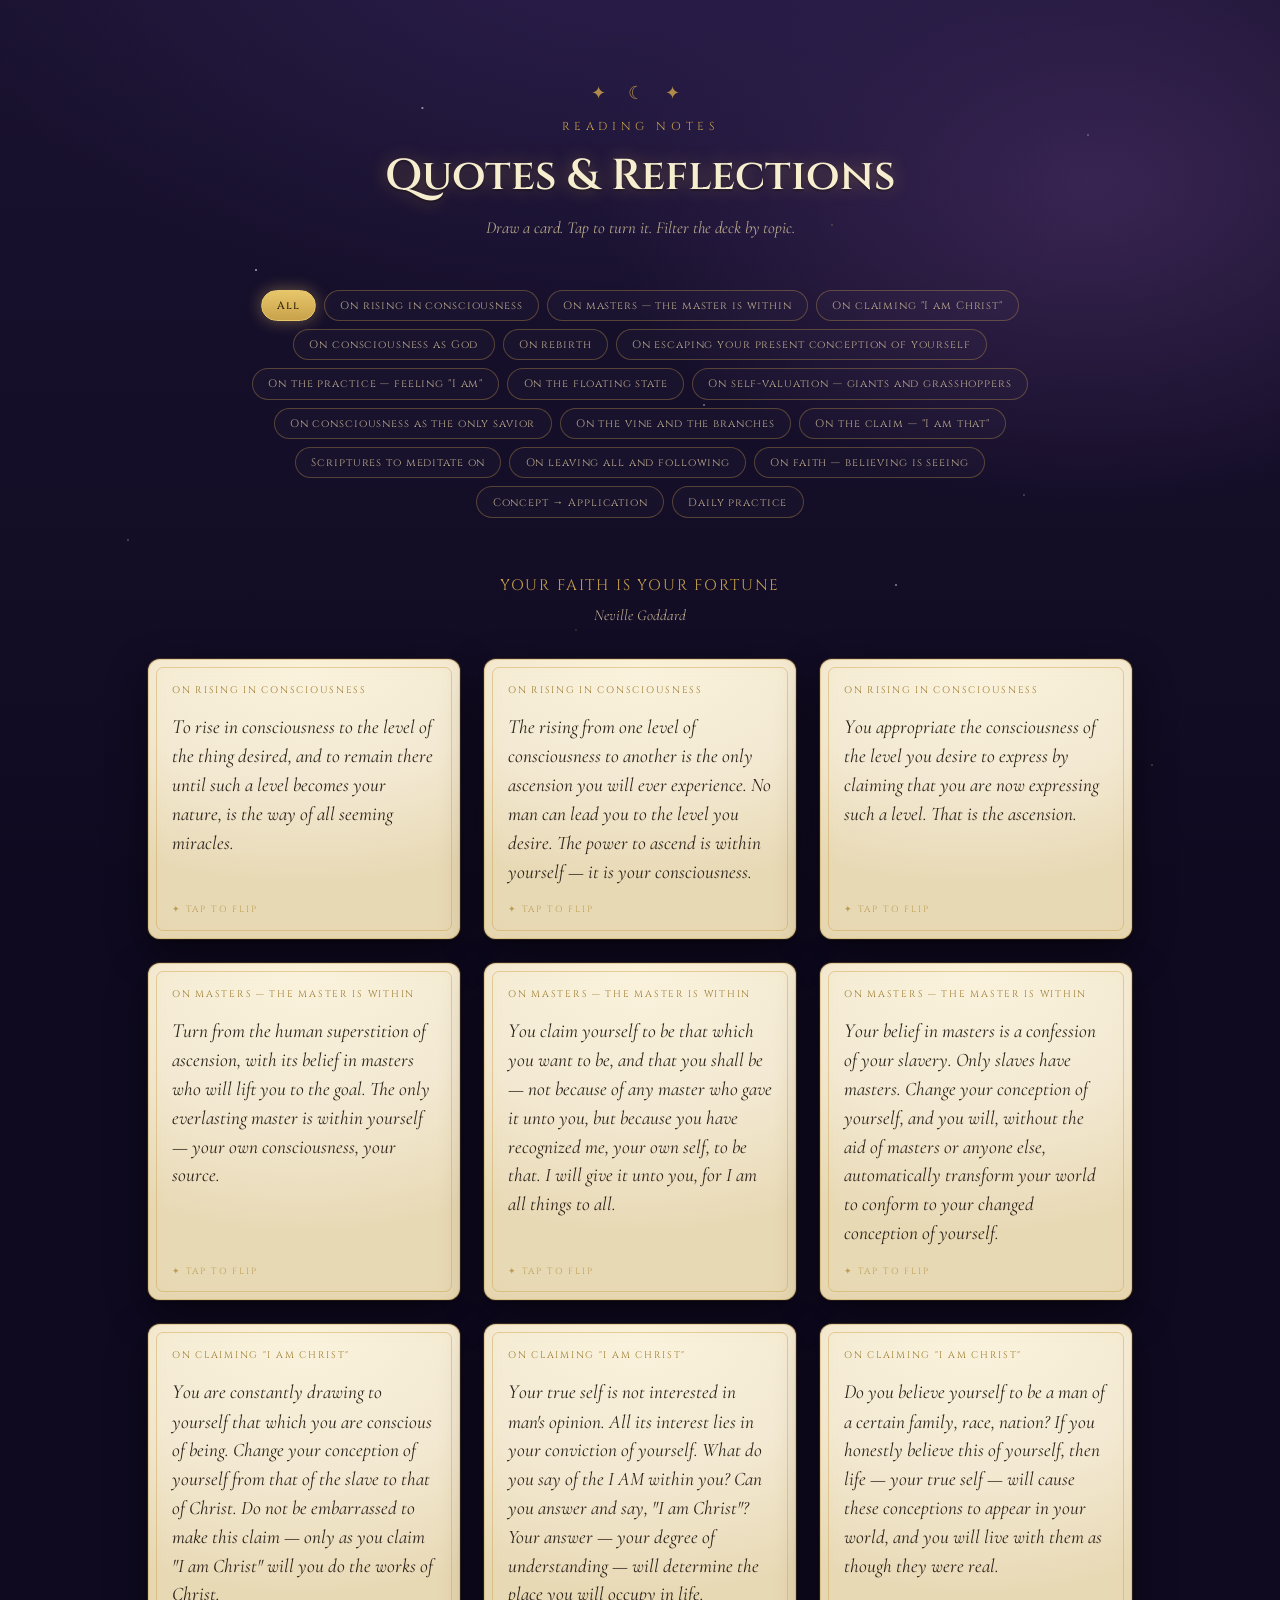
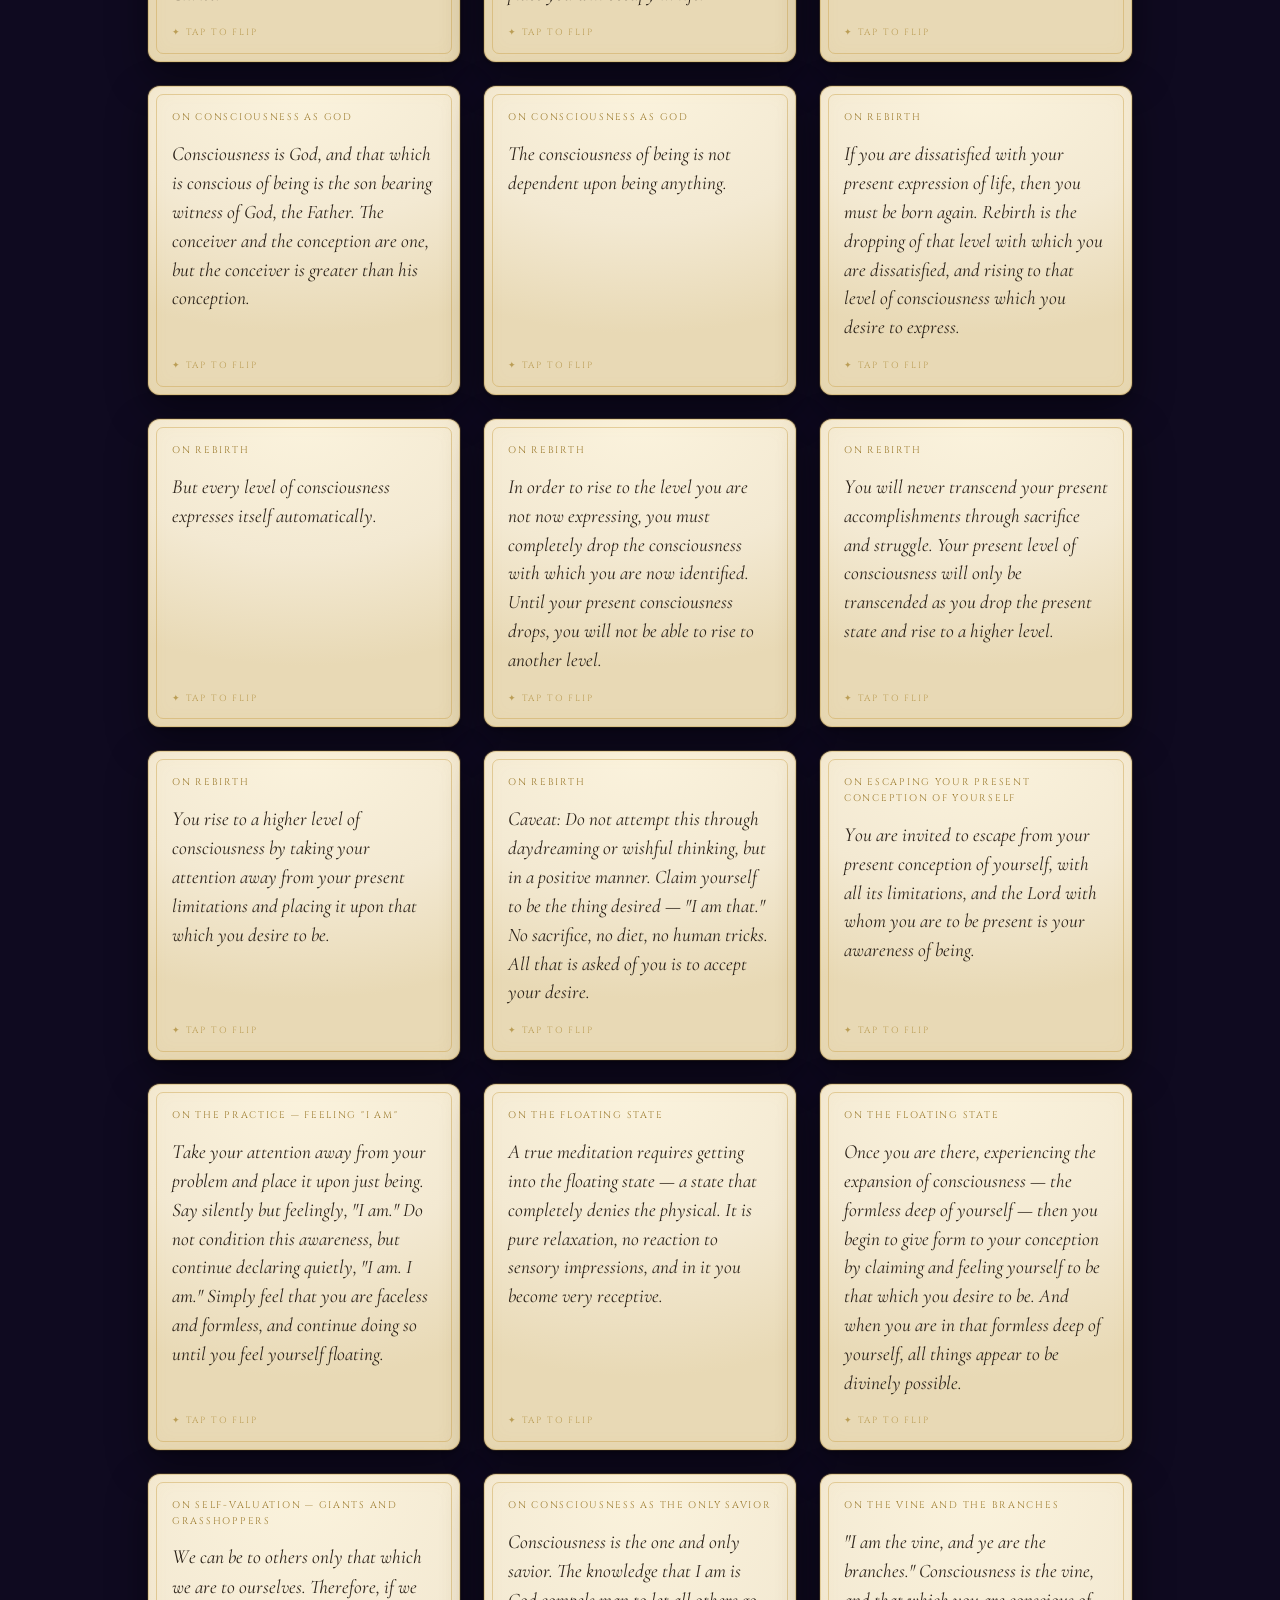
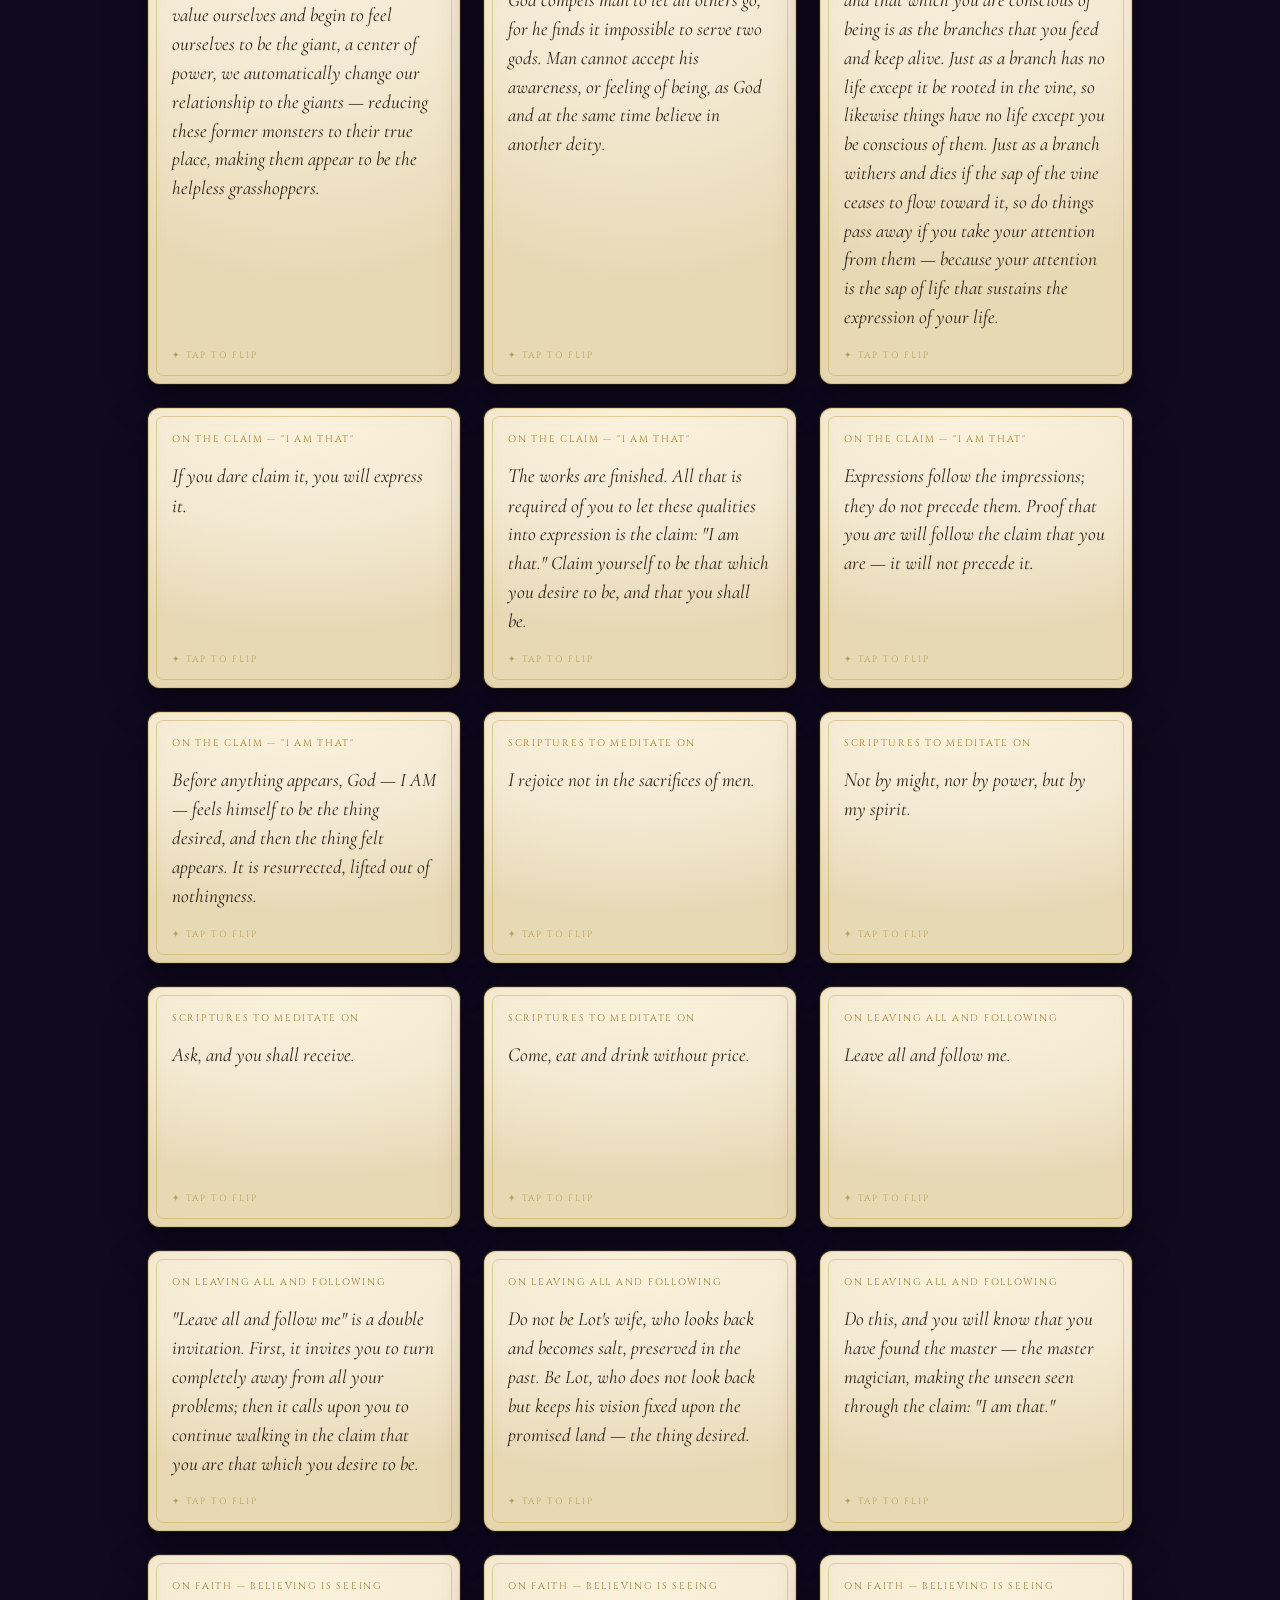
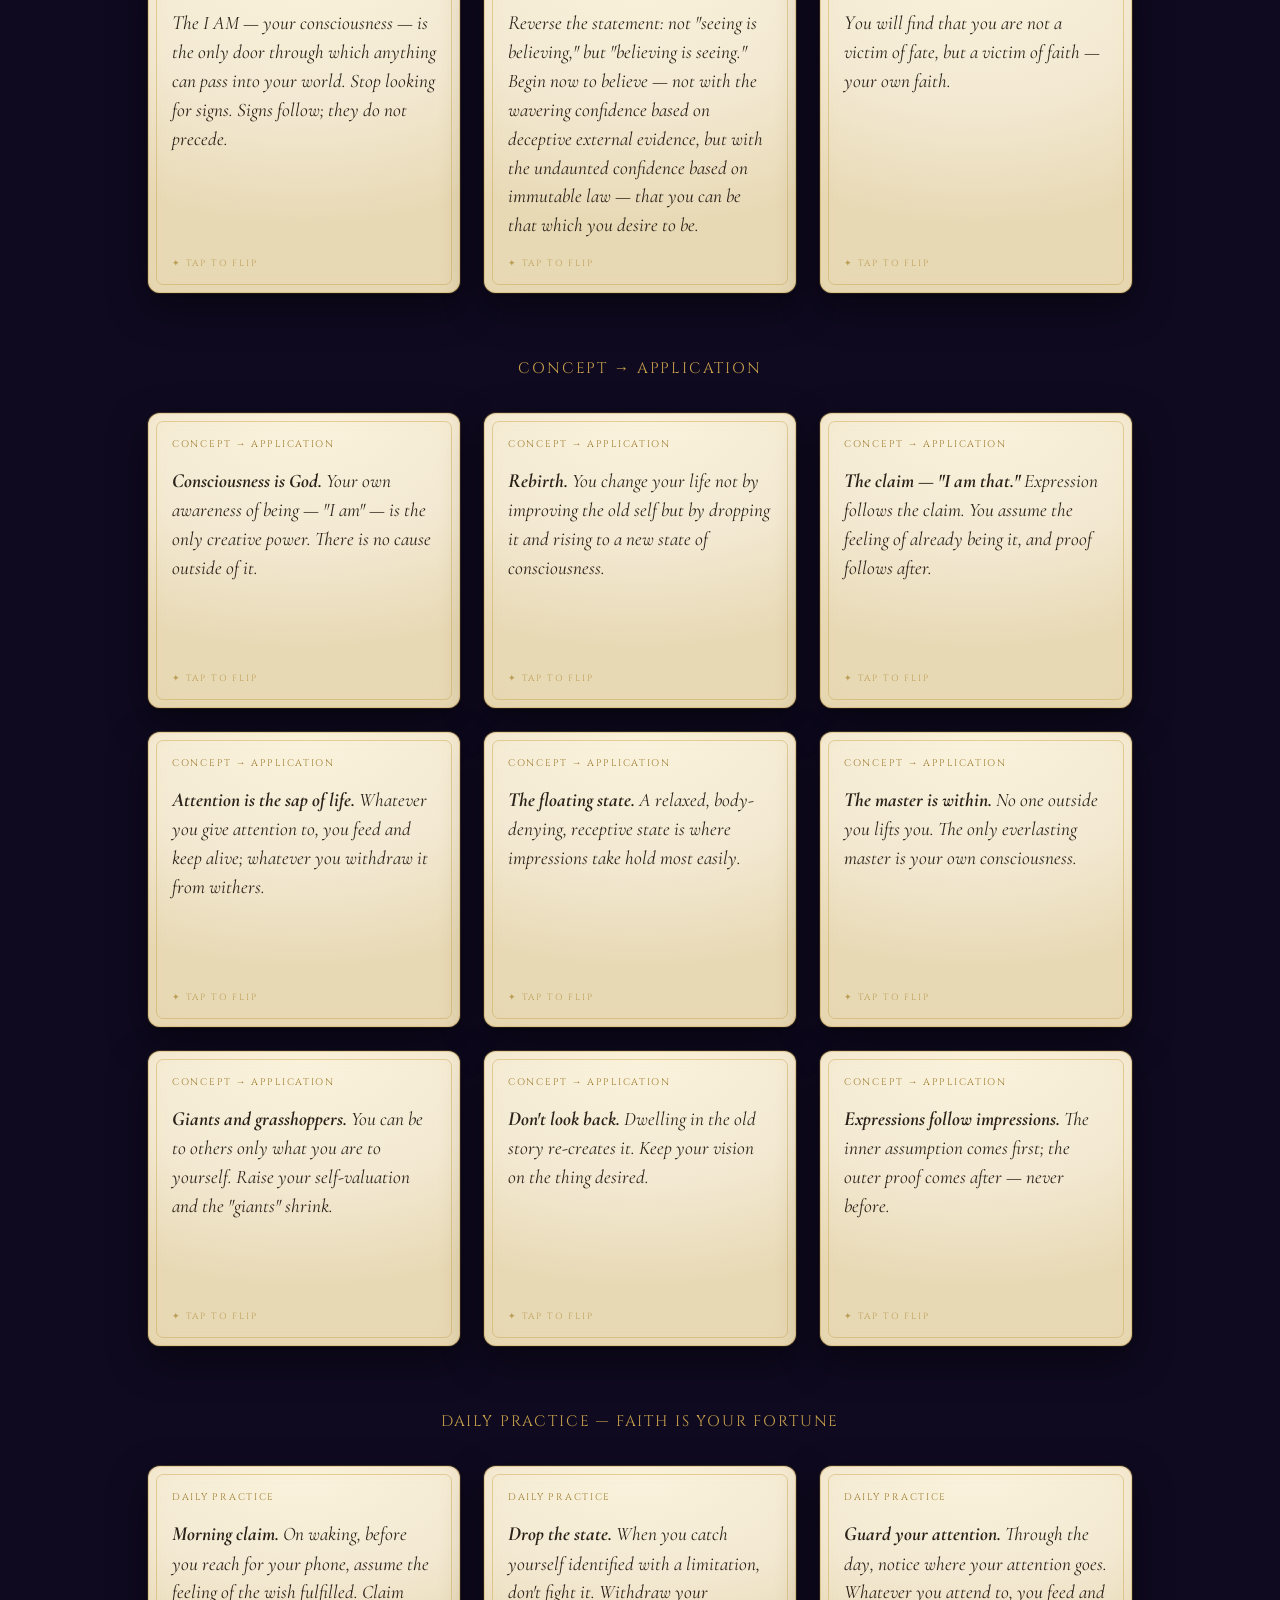
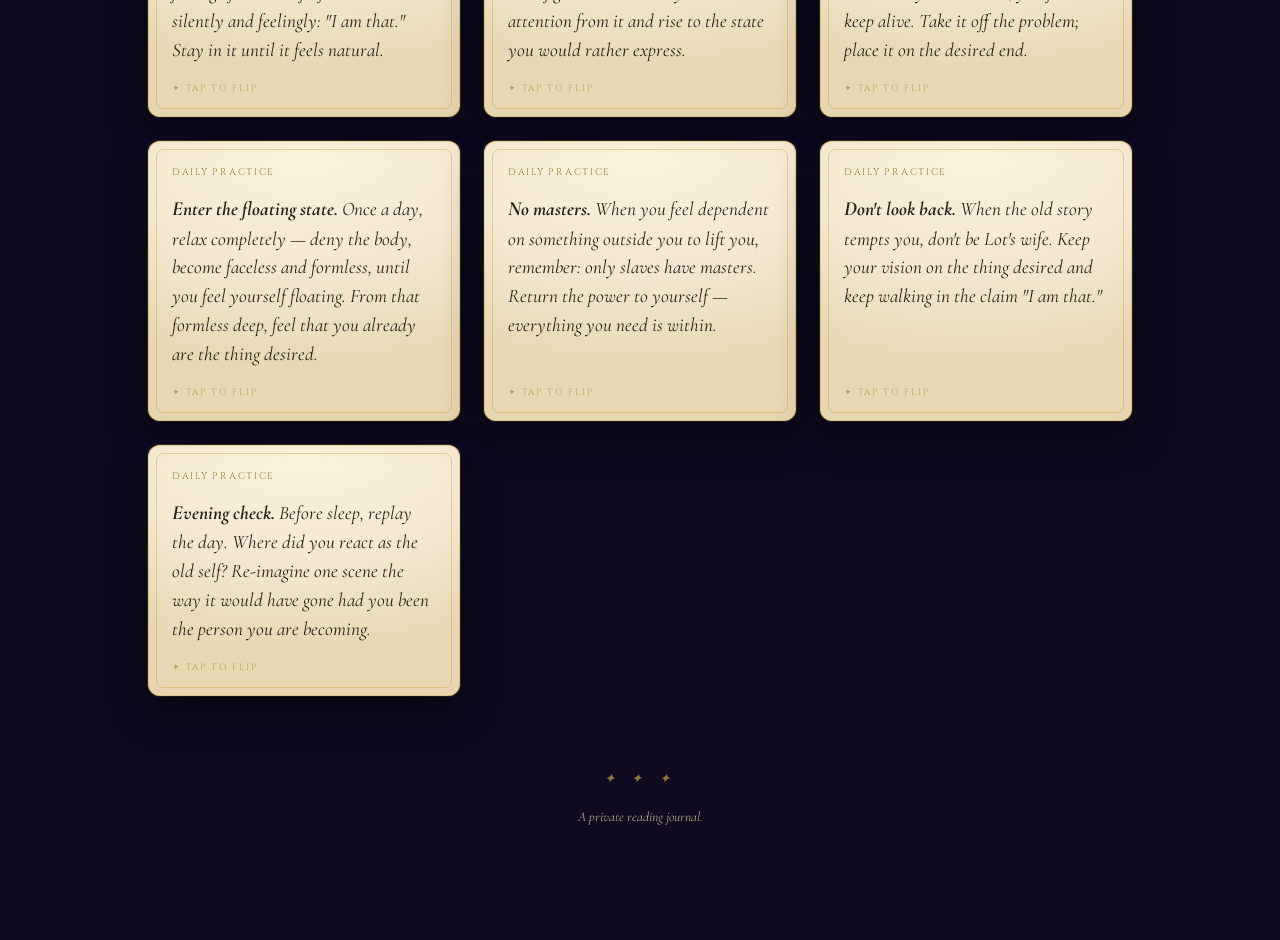
==== commit 4ccfe4f8: "Redesign cards with a mystical night-sky and gilt-parchment theme" ====
--- a/reading-notes/index.html
+++ b/reading-notes/index.html
@@ -7,112 +7,191 @@
     <meta name="description" content="Quotes and reflections from my reading, as flippable cards by topic." />
     <link rel="preconnect" href="https://fonts.googleapis.com" />
     <link rel="preconnect" href="https://fonts.gstatic.com" crossorigin />
-    <link rel="stylesheet" href="https://fonts.googleapis.com/css2?family=EB+Garamond:ital,wght@0,400;0,500;1,400&family=Inter:wght@400;500;600&display=swap" />
+    <link rel="stylesheet" href="https://fonts.googleapis.com/css2?family=Cinzel:wght@400;500;600&family=Cormorant+Garamond:ital,wght@0,400;0,500;0,600;1,400;1,500&display=swap" />
     <style>
       :root {
-        --paper: #f4f1ea;
-        --card: #fffdf8;
-        --card-back: #2c2722;
-        --ink: #23201b;
-        --soft: #6b655c;
-        --accent: #6a5b3e;
-        --rule: #e2ddd1;
+        --night: #1a1230;
+        --night-2: #0f0a20;
+        --parchment: #f3e9d2;
+        --parchment-2: #e8d9b5;
+        --card-back: #241a3c;
+        --ink: #2a2118;
+        --soft: #b9a98c;
+        --gold: #c9a24b;
+        --gold-bright: #e7c66a;
+        --rule: rgba(201, 162, 75, 0.35);
       }
       * { box-sizing: border-box; }
-      html { background: var(--paper); }
+      html { background: var(--night-2); }
       body {
         margin: 0;
-        color: var(--ink);
-        font-family: "EB Garamond", Georgia, serif;
+        color: var(--parchment);
+        font-family: "Cormorant Garamond", Georgia, serif;
+        font-size: 1.05rem;
         line-height: 1.6;
-      }
-      .wrap { max-width: 64rem; margin: 0 auto; padding: 4.5rem 1.25rem 7rem; }
-
-      header.masthead { text-align: center; margin-bottom: 2.5rem; }
+        position: relative;
+        background:
+          radial-gradient(1200px 700px at 50% -10%, #2c1f4d 0%, rgba(44,31,77,0) 60%),
+          radial-gradient(900px 600px at 85% 20%, #3a2553 0%, rgba(58,37,83,0) 55%),
+          linear-gradient(180deg, var(--night) 0%, var(--night-2) 100%);
+        background-attachment: fixed;
+      }
+      /* Starfield: two layered sprinklings of stars + a slow shimmer. */
+      body::before, body::after {
+        content: "";
+        position: fixed; inset: 0; pointer-events: none; z-index: 0;
+      }
+      body::before {
+        background-image:
+          radial-gradient(1.5px 1.5px at 20% 30%, rgba(255,255,255,0.9), transparent),
+          radial-gradient(1.5px 1.5px at 70% 65%, rgba(255,255,255,0.7), transparent),
+          radial-gradient(1px 1px at 40% 80%, rgba(255,255,255,0.8), transparent),
+          radial-gradient(1px 1px at 85% 15%, rgba(255,255,255,0.7), transparent),
+          radial-gradient(1.5px 1.5px at 55% 45%, rgba(255,255,255,0.6), transparent),
+          radial-gradient(1px 1px at 10% 60%, rgba(255,255,255,0.7), transparent),
+          radial-gradient(1px 1px at 90% 85%, rgba(255,255,255,0.6), transparent),
+          radial-gradient(1.5px 1.5px at 33% 12%, rgba(255,255,255,0.8), transparent);
+        animation: twinkle 6s ease-in-out infinite alternate;
+      }
+      body::after {
+        background-image:
+          radial-gradient(1px 1px at 15% 85%, rgba(231,198,106,0.8), transparent),
+          radial-gradient(1px 1px at 65% 25%, rgba(231,198,106,0.6), transparent),
+          radial-gradient(1px 1px at 80% 55%, rgba(255,255,255,0.6), transparent),
+          radial-gradient(1px 1px at 45% 70%, rgba(231,198,106,0.5), transparent);
+        animation: twinkle 9s ease-in-out infinite alternate-reverse;
+      }
+      @keyframes twinkle { from { opacity: 0.5; } to { opacity: 1; } }
+
+      .wrap { position: relative; z-index: 1; max-width: 64rem; margin: 0 auto; padding: 5rem 1.25rem 7rem; }
+
+      header.masthead { text-align: center; margin-bottom: 3rem; }
       .kicker {
-        font-family: "Inter", sans-serif;
-        font-size: 0.72rem; letter-spacing: 0.24em; text-transform: uppercase;
-        color: var(--accent); margin: 0 0 0.6rem;
-      }
-      h1.site { font-size: 2.7rem; font-weight: 500; margin: 0; line-height: 1.1; }
-      .tagline { color: var(--soft); font-style: italic; margin: 0.6rem 0 0; }
+        font-family: "Cinzel", serif;
+        font-size: 0.72rem; letter-spacing: 0.4em; text-transform: uppercase;
+        color: var(--gold); margin: 0 0 1rem;
+      }
+      .ornament { color: var(--gold); font-size: 1.1rem; letter-spacing: 0.5em; margin-bottom: 0.6rem; opacity: 0.85; }
+      h1.site {
+        font-family: "Cinzel", serif;
+        font-size: 2.7rem; font-weight: 600; margin: 0; line-height: 1.15;
+        color: #f7eecf;
+        text-shadow: 0 0 18px rgba(201,162,75,0.45), 0 2px 2px rgba(0,0,0,0.4);
+      }
+      .tagline { color: var(--soft); font-style: italic; margin: 0.8rem 0 0; font-size: 1.05rem; }
 
       .filters {
         display: flex; flex-wrap: wrap; justify-content: center; gap: 0.5rem;
-        margin: 0 auto 3rem; max-width: 52rem;
+        margin: 0 auto 3.5rem; max-width: 54rem;
       }
       .chip {
-        font-family: "Inter", sans-serif; font-size: 0.78rem;
-        padding: 0.4rem 0.85rem; border-radius: 999px; cursor: pointer;
-        border: 1px solid var(--rule); background: transparent; color: var(--soft);
-        transition: all 0.18s ease;
-      }
-      .chip:hover { border-color: var(--accent); color: var(--accent); }
-      .chip.is-active { background: var(--accent); border-color: var(--accent); color: #fff; }
-
-      .book { margin-bottom: 3.5rem; }
+        font-family: "Cinzel", serif; font-size: 0.68rem; letter-spacing: 0.08em;
+        padding: 0.45rem 0.95rem; border-radius: 999px; cursor: pointer;
+        border: 1px solid var(--rule); background: rgba(255,255,255,0.02); color: var(--soft);
+        transition: all 0.2s ease;
+      }
+      .chip:hover { border-color: var(--gold); color: var(--gold-bright); box-shadow: 0 0 12px rgba(201,162,75,0.25); }
+      .chip.is-active {
+        background: linear-gradient(180deg, var(--gold-bright), var(--gold));
+        border-color: var(--gold-bright); color: #2a1d05; font-weight: 500;
+        box-shadow: 0 0 16px rgba(231,198,106,0.4);
+      }
+
+      .book { margin-bottom: 4rem; }
       .book-title {
-        font-size: 1.05rem; font-weight: 500; text-align: center; color: var(--soft);
-        font-style: italic; margin: 0 0 1.75rem;
-      }
-      .book-author { display: block; font-size: 0.85rem; font-style: normal; }
+        font-family: "Cinzel", serif;
+        font-size: 0.95rem; font-weight: 400; letter-spacing: 0.12em; text-align: center;
+        color: var(--gold); margin: 0 0 2rem; text-transform: uppercase;
+      }
+      .book-author { display: block; font-family: "Cormorant Garamond", serif; font-size: 0.95rem; font-style: italic; letter-spacing: 0; text-transform: none; color: var(--soft); margin-top: 0.3rem; }
 
       .grid {
-        display: grid; gap: 1.1rem;
-        grid-template-columns: repeat(auto-fill, minmax(15.5rem, 1fr));
+        display: grid; gap: 1.5rem;
+        grid-template-columns: repeat(auto-fill, minmax(16rem, 1fr));
       }
 
       .card {
         font: inherit; text-align: left; border: none; background: none; padding: 0;
-        cursor: pointer; perspective: 1200px; min-height: 13rem;
+        cursor: pointer; perspective: 1400px; min-height: 15rem;
       }
       .card.is-hidden { display: none; }
       .card-inner {
         display: grid; height: 100%;
-        transition: transform 0.55s cubic-bezier(0.2, 0.7, 0.2, 1);
+        transition: transform 0.7s cubic-bezier(0.2, 0.8, 0.2, 1);
         transform-style: preserve-3d;
       }
+      .card:hover .card-inner { transform: translateY(-4px); }
       .card.is-flipped .card-inner { transform: rotateY(180deg); }
+      .card.is-flipped:hover .card-inner { transform: rotateY(180deg) translateY(-4px); }
       .face {
-        grid-area: 1 / 1; height: 100%;
+        grid-area: 1 / 1; height: 100%; position: relative;
         -webkit-backface-visibility: hidden; backface-visibility: hidden;
-        border-radius: 14px; padding: 1.35rem 1.4rem;
+        border-radius: 12px; padding: 1.5rem 1.5rem 1.4rem;
         display: flex; flex-direction: column;
-        box-shadow: 0 1px 2px rgba(0,0,0,0.05), 0 8px 24px rgba(40,32,20,0.07);
-      }
-      .front { background: var(--card); border: 1px solid var(--rule); }
-      .back { background: var(--card-back); color: #f4f1ea; transform: rotateY(180deg); }
+        box-shadow:
+          0 2px 4px rgba(0,0,0,0.3),
+          0 14px 40px rgba(0,0,0,0.45),
+          0 0 0 1px rgba(201,162,75,0.25),
+          inset 0 0 0 1px rgba(201,162,75,0.4),
+          inset 0 0 22px rgba(201,162,75,0.08);
+      }
+      /* Gilt inner border frame on both faces. */
+      .face::before {
+        content: "";
+        position: absolute; inset: 8px;
+        border: 1px solid rgba(201,162,75,0.45);
+        border-radius: 7px; pointer-events: none;
+      }
+      .front {
+        background:
+          radial-gradient(120% 80% at 50% 0%, #fbf3dd 0%, var(--parchment) 55%, var(--parchment-2) 100%);
+        color: var(--ink);
+      }
+      .back {
+        background:
+          radial-gradient(130% 90% at 50% 0%, #34265a 0%, var(--card-back) 60%, #1b1330 100%);
+        color: var(--parchment);
+        transform: rotateY(180deg);
+      }
 
       .tag {
-        font-family: "Inter", sans-serif; font-size: 0.66rem; letter-spacing: 0.12em;
-        text-transform: uppercase; color: var(--accent); margin-bottom: 0.7rem;
-      }
-      .back .tag { color: #c9b890; }
-      .quote { font-size: 1.12rem; font-style: italic; line-height: 1.5; }
+        font-family: "Cinzel", serif; font-size: 0.6rem; letter-spacing: 0.18em;
+        text-transform: uppercase; color: #9c7b2e; margin-bottom: 0.85rem;
+        position: relative; z-index: 1;
+      }
+      .back .tag { color: var(--gold-bright); }
+      .quote { font-size: 1.2rem; font-style: italic; line-height: 1.5; position: relative; z-index: 1; }
+      .front .quote::first-letter { font-size: 1.05em; }
       .hint {
-        font-family: "Inter", sans-serif; font-size: 0.66rem; letter-spacing: 0.1em;
-        text-transform: uppercase; color: var(--soft); margin-top: auto; padding-top: 0.9rem;
-      }
+        font-family: "Cinzel", serif; font-size: 0.56rem; letter-spacing: 0.2em;
+        text-transform: uppercase; color: #b08f3e; margin-top: auto; padding-top: 1rem;
+        position: relative; z-index: 1; opacity: 0.8;
+      }
+      .hint::before { content: "✦ "; }
       .back-label {
-        font-family: "Inter", sans-serif; font-size: 0.66rem; letter-spacing: 0.12em;
-        text-transform: uppercase; color: #c9b890; margin-bottom: 0.4rem;
-      }
-      .note { margin: 0; font-style: italic; font-size: 1.02rem; }
-      .attribution { margin: auto 0 0; font-style: italic; font-size: 1.05rem; }
-      .byline { display: block; font-size: 0.85rem; color: #c9b890; font-style: normal; margin-top: 0.2rem; }
+        font-family: "Cinzel", serif; font-size: 0.58rem; letter-spacing: 0.16em;
+        text-transform: uppercase; color: var(--gold-bright); margin-bottom: 0.45rem;
+        position: relative; z-index: 1;
+      }
+      .note { margin: 0; font-style: italic; font-size: 1.05rem; position: relative; z-index: 1; }
+      .attribution { margin: auto 0 0; font-style: italic; font-size: 1.1rem; position: relative; z-index: 1; }
+      .byline { display: block; font-size: 0.9rem; color: var(--gold-bright); font-style: normal; margin-top: 0.25rem; }
 
       footer {
-        margin-top: 4rem; text-align: center;
+        margin-top: 4.5rem; text-align: center;
         color: var(--soft); font-size: 0.85rem; font-style: italic;
-      }
+        position: relative; z-index: 1;
+      }
+      footer::before { content: "✦ ✦ ✦"; display: block; color: var(--gold); letter-spacing: 0.5em; margin-bottom: 1rem; opacity: 0.7; }
     </style>
   </head>
   <body>
     <div class="wrap">
       <header class="masthead">
+        <div class="ornament">✦ ☾ ✦</div>
         <p class="kicker">Reading Notes</p>
         <h1 class="site">Quotes &amp; Reflections</h1>
-        <p class="tagline">Tap a card to flip it. Filter by topic above.</p>
+        <p class="tagline">Draw a card. Tap to turn it. Filter the deck by topic.</p>
       </header>
 
       <div class="filters">
